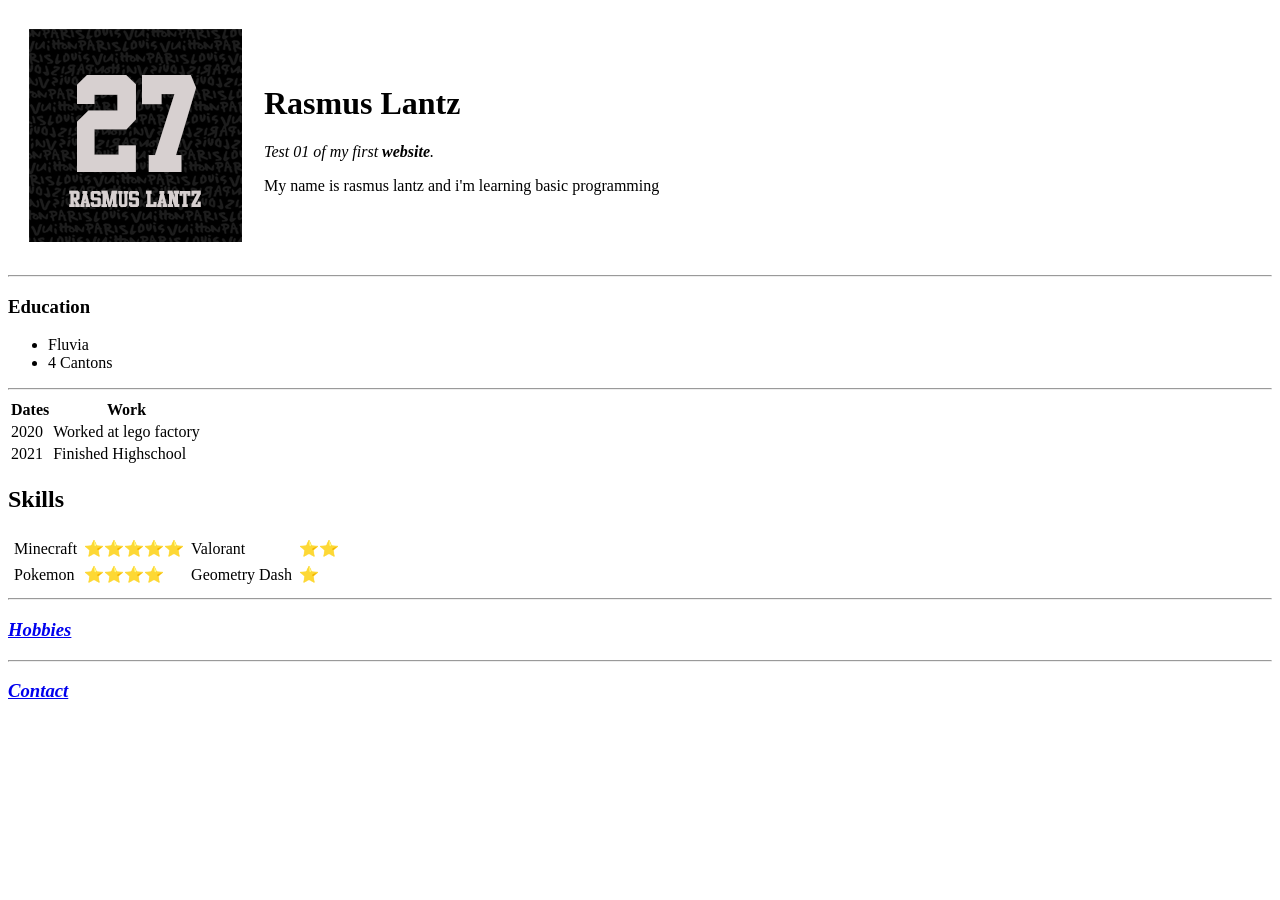
==== index.html @ 164e083c "added initial cv" ====
<!DOCTYPE html>
<html lang="en" dir="ltr">

<head>
  <meta charset="utf-8">
  <title>Rasmus Website</title>
</head>
<body>
<table cellspacing="20">
  <tr>
    <td><img src="27rasmus.png" alt="Rasmus Profile picture"></td>
    <td>  <h1>Rasmus Lantz</h1>
      <p><em>Test 01 of my first <strong>website</strong>.</em></p>
      <p>My name is rasmus lantz and i'm learning basic programming</p></td>
  </tr>
</table>
  <hr>
  <h3>Education</h3>
  <ul>
      <li>Fluvia</li>
      <li>4 Cantons</li>
  </ul>
  <table>
    <tr>
      <th>Dates</th>
      <th>Work</th>
    </tr>
    <tr>
      <td>2020</td>
      <td>Worked at lego factory</td>
    </tr>
    <tr>
      <td>2021</td>
      <td>Finished Highschool</td>
    </tr>
    <hr>
  </table>
  <h2>Skills</h2>
  <table cellspacing="5">
    <tr>
        <td>Minecraft</td>
        <td>⭐️⭐️⭐️⭐️⭐️</td>
        <td>Valorant</td>
        <td>⭐️⭐️</td>
    </tr>
    <tr>
        <td>Pokemon</td>
        <td>⭐️⭐️⭐️⭐️</td>
        <td>Geometry Dash</td>
        <td>⭐️</td>
    </tr>
  </table>
  <hr>
  <h3><em><strong><a href="hobbies.html">Hobbies</a></strong></em></h3>
  <hr>
  <h3><em><strong><a href="contact.html">Contact</a></strong></em></h3>
</body>

</html>
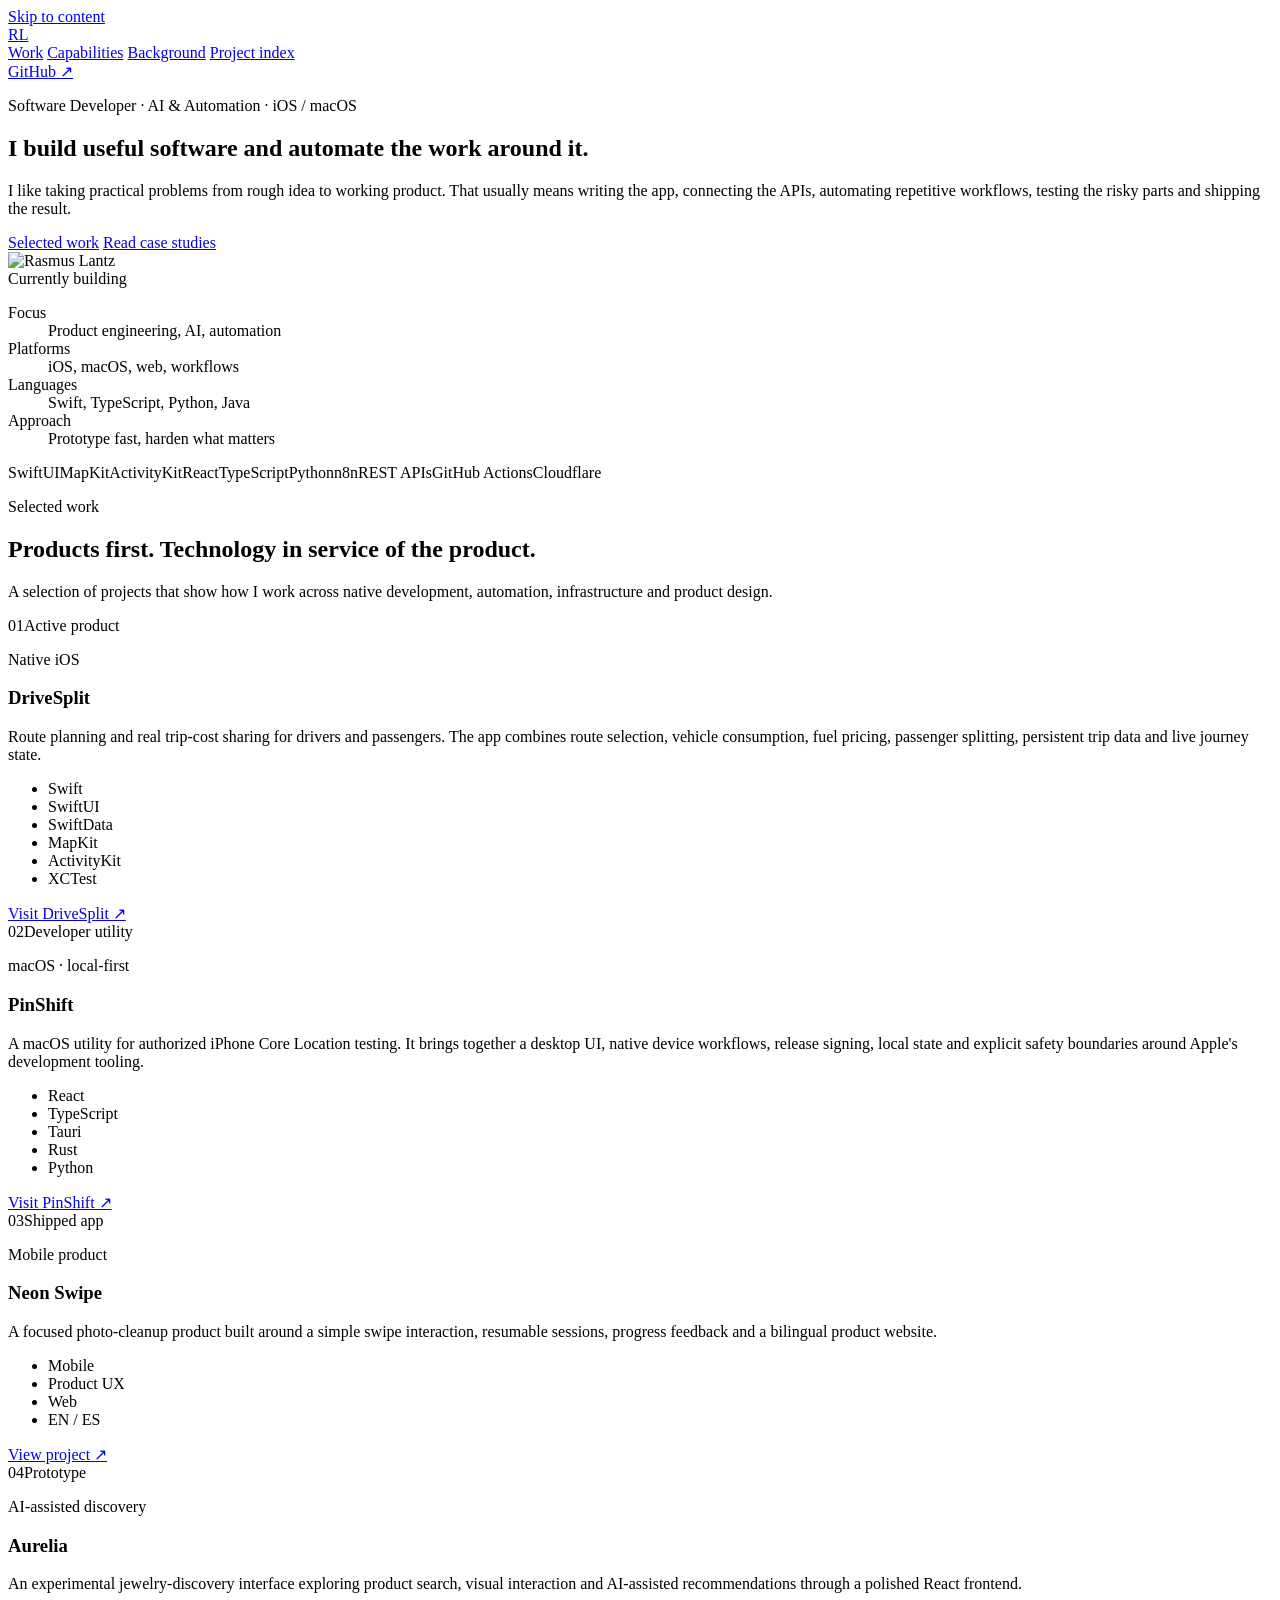
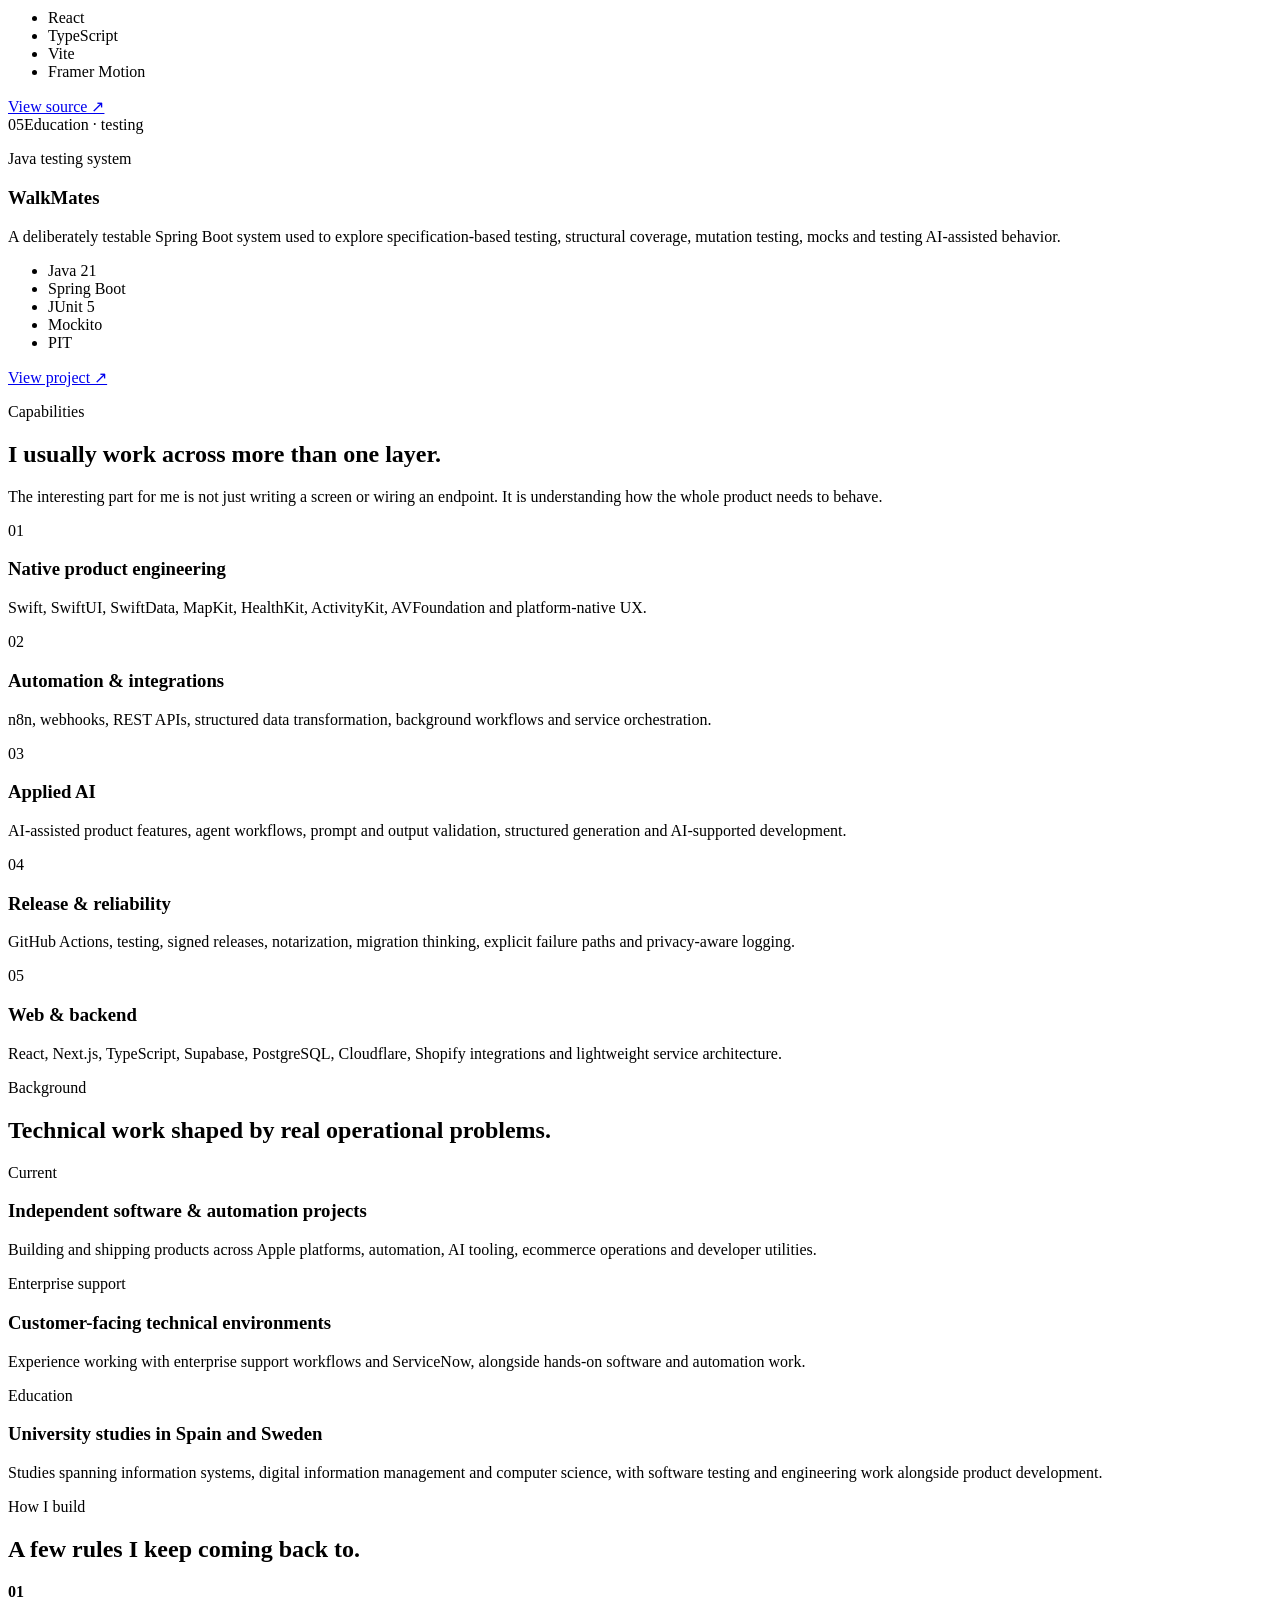
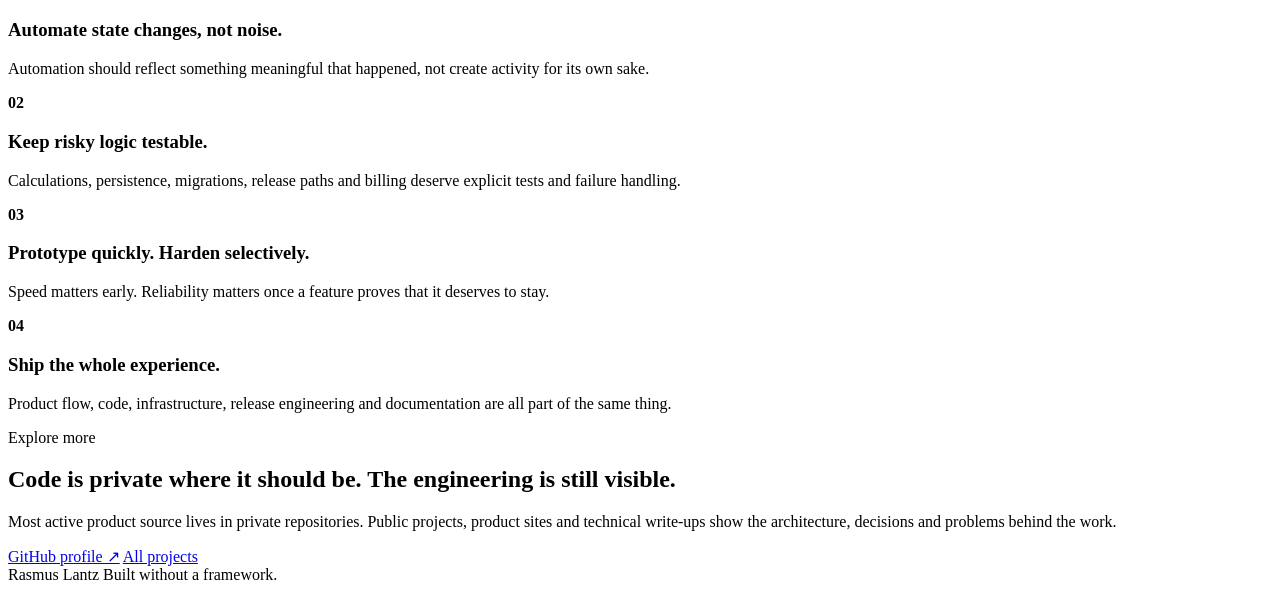
==== commit 46733c00: "Rebuild personal portfolio website" ====
--- a/index.html
+++ b/index.html
@@ -1,59 +1,201 @@
-<!DOCTYPE html>
-<html lang="en" dir="ltr">
-
+<!doctype html>
+<html lang="en">
 <head>
   <meta charset="utf-8">
-  <title>Rasmus Website</title>
+  <meta name="viewport" content="width=device-width, initial-scale=1">
+  <meta name="description" content="Rasmus Lantz builds native apps, automation systems and developer tools across iOS, macOS, AI and workflow automation.">
+  <meta name="theme-color" content="#f3f1eb">
+  <meta property="og:title" content="Rasmus Lantz | Software, AI & Automation">
+  <meta property="og:description" content="Product-minded developer building native apps, automation systems and developer tools.">
+  <meta property="og:type" content="website">
+  <title>Rasmus Lantz | Software, AI & Automation</title>
+  <link rel="icon" href="favicon.svg" type="image/svg+xml">
+  <link rel="manifest" href="site.webmanifest">
+  <link rel="stylesheet" href="styles.css">
 </head>
 <body>
-<table cellspacing="20">
-  <tr>
-    <td><img src="27rasmus.png" alt="Rasmus Profile picture"></td>
-    <td>  <h1>Rasmus Lantz</h1>
-      <p><em>Test 01 of my first <strong>website</strong>.</em></p>
-      <p>My name is rasmus lantz and i'm learning basic programming</p></td>
-  </tr>
-</table>
-  <hr>
-  <h3>Education</h3>
-  <ul>
-      <li>Fluvia</li>
-      <li>4 Cantons</li>
-  </ul>
-  <table>
-    <tr>
-      <th>Dates</th>
-      <th>Work</th>
-    </tr>
-    <tr>
-      <td>2020</td>
-      <td>Worked at lego factory</td>
-    </tr>
-    <tr>
-      <td>2021</td>
-      <td>Finished Highschool</td>
-    </tr>
-    <hr>
-  </table>
-  <h2>Skills</h2>
-  <table cellspacing="5">
-    <tr>
-        <td>Minecraft</td>
-        <td>⭐️⭐️⭐️⭐️⭐️</td>
-        <td>Valorant</td>
-        <td>⭐️⭐️</td>
-    </tr>
-    <tr>
-        <td>Pokemon</td>
-        <td>⭐️⭐️⭐️⭐️</td>
-        <td>Geometry Dash</td>
-        <td>⭐️</td>
-    </tr>
-  </table>
-  <hr>
-  <h3><em><strong><a href="hobbies.html">Hobbies</a></strong></em></h3>
-  <hr>
-  <h3><em><strong><a href="contact.html">Contact</a></strong></em></h3>
+  <a class="skip-link" href="#main">Skip to content</a>
+
+  <header class="site-header">
+    <div class="shell nav-wrap">
+      <a class="wordmark" href="#top" aria-label="Rasmus Lantz home">RL</a>
+      <nav class="nav" aria-label="Primary navigation">
+        <a href="#work">Work</a>
+        <a href="#capabilities">Capabilities</a>
+        <a href="#background">Background</a>
+        <a href="PROJECTS.md">Project index</a>
+      </nav>
+      <a class="nav-cta" href="https://github.com/rasmuslantz" target="_blank" rel="noreferrer">GitHub ↗</a>
+    </div>
+  </header>
+
+  <main id="main">
+    <section class="hero shell" id="top">
+      <div class="hero-copy reveal">
+        <p class="eyebrow">Software Developer · AI & Automation · iOS / macOS</p>
+        <h1>I build useful software and automate the work around it.</h1>
+        <p class="hero-intro">I like taking practical problems from rough idea to working product. That usually means writing the app, connecting the APIs, automating repetitive workflows, testing the risky parts and shipping the result.</p>
+        <div class="hero-actions">
+          <a class="button button-primary" href="#work">Selected work</a>
+          <a class="button button-secondary" href="CASE_STUDIES.md">Read case studies</a>
+        </div>
+      </div>
+
+      <aside class="hero-aside reveal" aria-label="Profile summary">
+        <img class="avatar" src="https://github.com/rasmuslantz.png" alt="Rasmus Lantz" width="176" height="176">
+        <div class="status"><span class="status-dot" aria-hidden="true"></span>Currently building</div>
+        <dl class="quick-facts">
+          <div><dt>Focus</dt><dd>Product engineering, AI, automation</dd></div>
+          <div><dt>Platforms</dt><dd>iOS, macOS, web, workflows</dd></div>
+          <div><dt>Languages</dt><dd>Swift, TypeScript, Python, Java</dd></div>
+          <div><dt>Approach</dt><dd>Prototype fast, harden what matters</dd></div>
+        </dl>
+      </aside>
+    </section>
+
+    <section class="marquee" aria-label="Technical areas">
+      <div class="shell marquee-inner">
+        <span>SwiftUI</span><span>MapKit</span><span>ActivityKit</span><span>React</span><span>TypeScript</span><span>Python</span><span>n8n</span><span>REST APIs</span><span>GitHub Actions</span><span>Cloudflare</span>
+      </div>
+    </section>
+
+    <section class="section shell" id="work">
+      <div class="section-heading reveal">
+        <p class="eyebrow">Selected work</p>
+        <h2>Products first. Technology in service of the product.</h2>
+        <p>A selection of projects that show how I work across native development, automation, infrastructure and product design.</p>
+      </div>
+
+      <div class="project-grid">
+        <article class="project project-featured reveal">
+          <div class="project-topline"><span>01</span><span>Active product</span></div>
+          <div class="project-body">
+            <p class="project-kicker">Native iOS</p>
+            <h3>DriveSplit</h3>
+            <p>Route planning and real trip-cost sharing for drivers and passengers. The app combines route selection, vehicle consumption, fuel pricing, passenger splitting, persistent trip data and live journey state.</p>
+            <ul class="tags" aria-label="DriveSplit technologies"><li>Swift</li><li>SwiftUI</li><li>SwiftData</li><li>MapKit</li><li>ActivityKit</li><li>XCTest</li></ul>
+          </div>
+          <a class="project-link" href="https://drivesplit.pages.dev" target="_blank" rel="noreferrer">Visit DriveSplit ↗</a>
+        </article>
+
+        <article class="project reveal">
+          <div class="project-topline"><span>02</span><span>Developer utility</span></div>
+          <div class="project-body">
+            <p class="project-kicker">macOS · local-first</p>
+            <h3>PinShift</h3>
+            <p>A macOS utility for authorized iPhone Core Location testing. It brings together a desktop UI, native device workflows, release signing, local state and explicit safety boundaries around Apple's development tooling.</p>
+            <ul class="tags" aria-label="PinShift technologies"><li>React</li><li>TypeScript</li><li>Tauri</li><li>Rust</li><li>Python</li></ul>
+          </div>
+          <a class="project-link" href="https://pinshift.pages.dev" target="_blank" rel="noreferrer">Visit PinShift ↗</a>
+        </article>
+
+        <article class="project reveal">
+          <div class="project-topline"><span>03</span><span>Shipped app</span></div>
+          <div class="project-body">
+            <p class="project-kicker">Mobile product</p>
+            <h3>Neon Swipe</h3>
+            <p>A focused photo-cleanup product built around a simple swipe interaction, resumable sessions, progress feedback and a bilingual product website.</p>
+            <ul class="tags" aria-label="Neon Swipe technologies"><li>Mobile</li><li>Product UX</li><li>Web</li><li>EN / ES</li></ul>
+          </div>
+          <a class="project-link" href="https://github.com/rasmuslantz/NeonSwipe" target="_blank" rel="noreferrer">View project ↗</a>
+        </article>
+
+        <article class="project reveal">
+          <div class="project-topline"><span>04</span><span>Prototype</span></div>
+          <div class="project-body">
+            <p class="project-kicker">AI-assisted discovery</p>
+            <h3>Aurelia</h3>
+            <p>An experimental jewelry-discovery interface exploring product search, visual interaction and AI-assisted recommendations through a polished React frontend.</p>
+            <ul class="tags" aria-label="Aurelia technologies"><li>React</li><li>TypeScript</li><li>Vite</li><li>Framer Motion</li></ul>
+          </div>
+          <a class="project-link" href="https://github.com/rasmuslantz/Aurelia" target="_blank" rel="noreferrer">View source ↗</a>
+        </article>
+
+        <article class="project reveal">
+          <div class="project-topline"><span>05</span><span>Education · testing</span></div>
+          <div class="project-body">
+            <p class="project-kicker">Java testing system</p>
+            <h3>WalkMates</h3>
+            <p>A deliberately testable Spring Boot system used to explore specification-based testing, structural coverage, mutation testing, mocks and testing AI-assisted behavior.</p>
+            <ul class="tags" aria-label="WalkMates technologies"><li>Java 21</li><li>Spring Boot</li><li>JUnit 5</li><li>Mockito</li><li>PIT</li></ul>
+          </div>
+          <a class="project-link" href="https://github.com/rasmuslantz/walkmates-test" target="_blank" rel="noreferrer">View project ↗</a>
+        </article>
+      </div>
+    </section>
+
+    <section class="section section-contrast" id="capabilities">
+      <div class="shell split">
+        <div class="section-heading reveal">
+          <p class="eyebrow">Capabilities</p>
+          <h2>I usually work across more than one layer.</h2>
+          <p>The interesting part for me is not just writing a screen or wiring an endpoint. It is understanding how the whole product needs to behave.</p>
+        </div>
+
+        <div class="capability-list">
+          <article class="capability reveal"><span>01</span><div><h3>Native product engineering</h3><p>Swift, SwiftUI, SwiftData, MapKit, HealthKit, ActivityKit, AVFoundation and platform-native UX.</p></div></article>
+          <article class="capability reveal"><span>02</span><div><h3>Automation & integrations</h3><p>n8n, webhooks, REST APIs, structured data transformation, background workflows and service orchestration.</p></div></article>
+          <article class="capability reveal"><span>03</span><div><h3>Applied AI</h3><p>AI-assisted product features, agent workflows, prompt and output validation, structured generation and AI-supported development.</p></div></article>
+          <article class="capability reveal"><span>04</span><div><h3>Release & reliability</h3><p>GitHub Actions, testing, signed releases, notarization, migration thinking, explicit failure paths and privacy-aware logging.</p></div></article>
+          <article class="capability reveal"><span>05</span><div><h3>Web & backend</h3><p>React, Next.js, TypeScript, Supabase, PostgreSQL, Cloudflare, Shopify integrations and lightweight service architecture.</p></div></article>
+        </div>
+      </div>
+    </section>
+
+    <section class="section shell" id="background">
+      <div class="section-heading reveal">
+        <p class="eyebrow">Background</p>
+        <h2>Technical work shaped by real operational problems.</h2>
+      </div>
+
+      <div class="timeline">
+        <article class="timeline-item reveal">
+          <div class="timeline-meta">Current</div>
+          <div><h3>Independent software & automation projects</h3><p>Building and shipping products across Apple platforms, automation, AI tooling, ecommerce operations and developer utilities.</p></div>
+        </article>
+        <article class="timeline-item reveal">
+          <div class="timeline-meta">Enterprise support</div>
+          <div><h3>Customer-facing technical environments</h3><p>Experience working with enterprise support workflows and ServiceNow, alongside hands-on software and automation work.</p></div>
+        </article>
+        <article class="timeline-item reveal">
+          <div class="timeline-meta">Education</div>
+          <div><h3>University studies in Spain and Sweden</h3><p>Studies spanning information systems, digital information management and computer science, with software testing and engineering work alongside product development.</p></div>
+        </article>
+      </div>
+    </section>
+
+    <section class="section shell principles">
+      <div class="section-heading reveal">
+        <p class="eyebrow">How I build</p>
+        <h2>A few rules I keep coming back to.</h2>
+      </div>
+      <div class="principle-grid">
+        <article class="reveal"><strong>01</strong><h3>Automate state changes, not noise.</h3><p>Automation should reflect something meaningful that happened, not create activity for its own sake.</p></article>
+        <article class="reveal"><strong>02</strong><h3>Keep risky logic testable.</h3><p>Calculations, persistence, migrations, release paths and billing deserve explicit tests and failure handling.</p></article>
+        <article class="reveal"><strong>03</strong><h3>Prototype quickly. Harden selectively.</h3><p>Speed matters early. Reliability matters once a feature proves that it deserves to stay.</p></article>
+        <article class="reveal"><strong>04</strong><h3>Ship the whole experience.</h3><p>Product flow, code, infrastructure, release engineering and documentation are all part of the same thing.</p></article>
+      </div>
+    </section>
+
+    <section class="contact shell reveal">
+      <p class="eyebrow">Explore more</p>
+      <h2>Code is private where it should be. The engineering is still visible.</h2>
+      <p>Most active product source lives in private repositories. Public projects, product sites and technical write-ups show the architecture, decisions and problems behind the work.</p>
+      <div class="hero-actions">
+        <a class="button button-primary" href="https://github.com/rasmuslantz" target="_blank" rel="noreferrer">GitHub profile ↗</a>
+        <a class="button button-secondary" href="PROJECTS.md">All projects</a>
+      </div>
+    </section>
+  </main>
+
+  <footer class="site-footer">
+    <div class="shell footer-inner">
+      <span>Rasmus Lantz</span>
+      <span id="year"></span>
+      <span>Built without a framework.</span>
+    </div>
+  </footer>
+
+  <script src="script.js" defer></script>
 </body>
-
 </html>
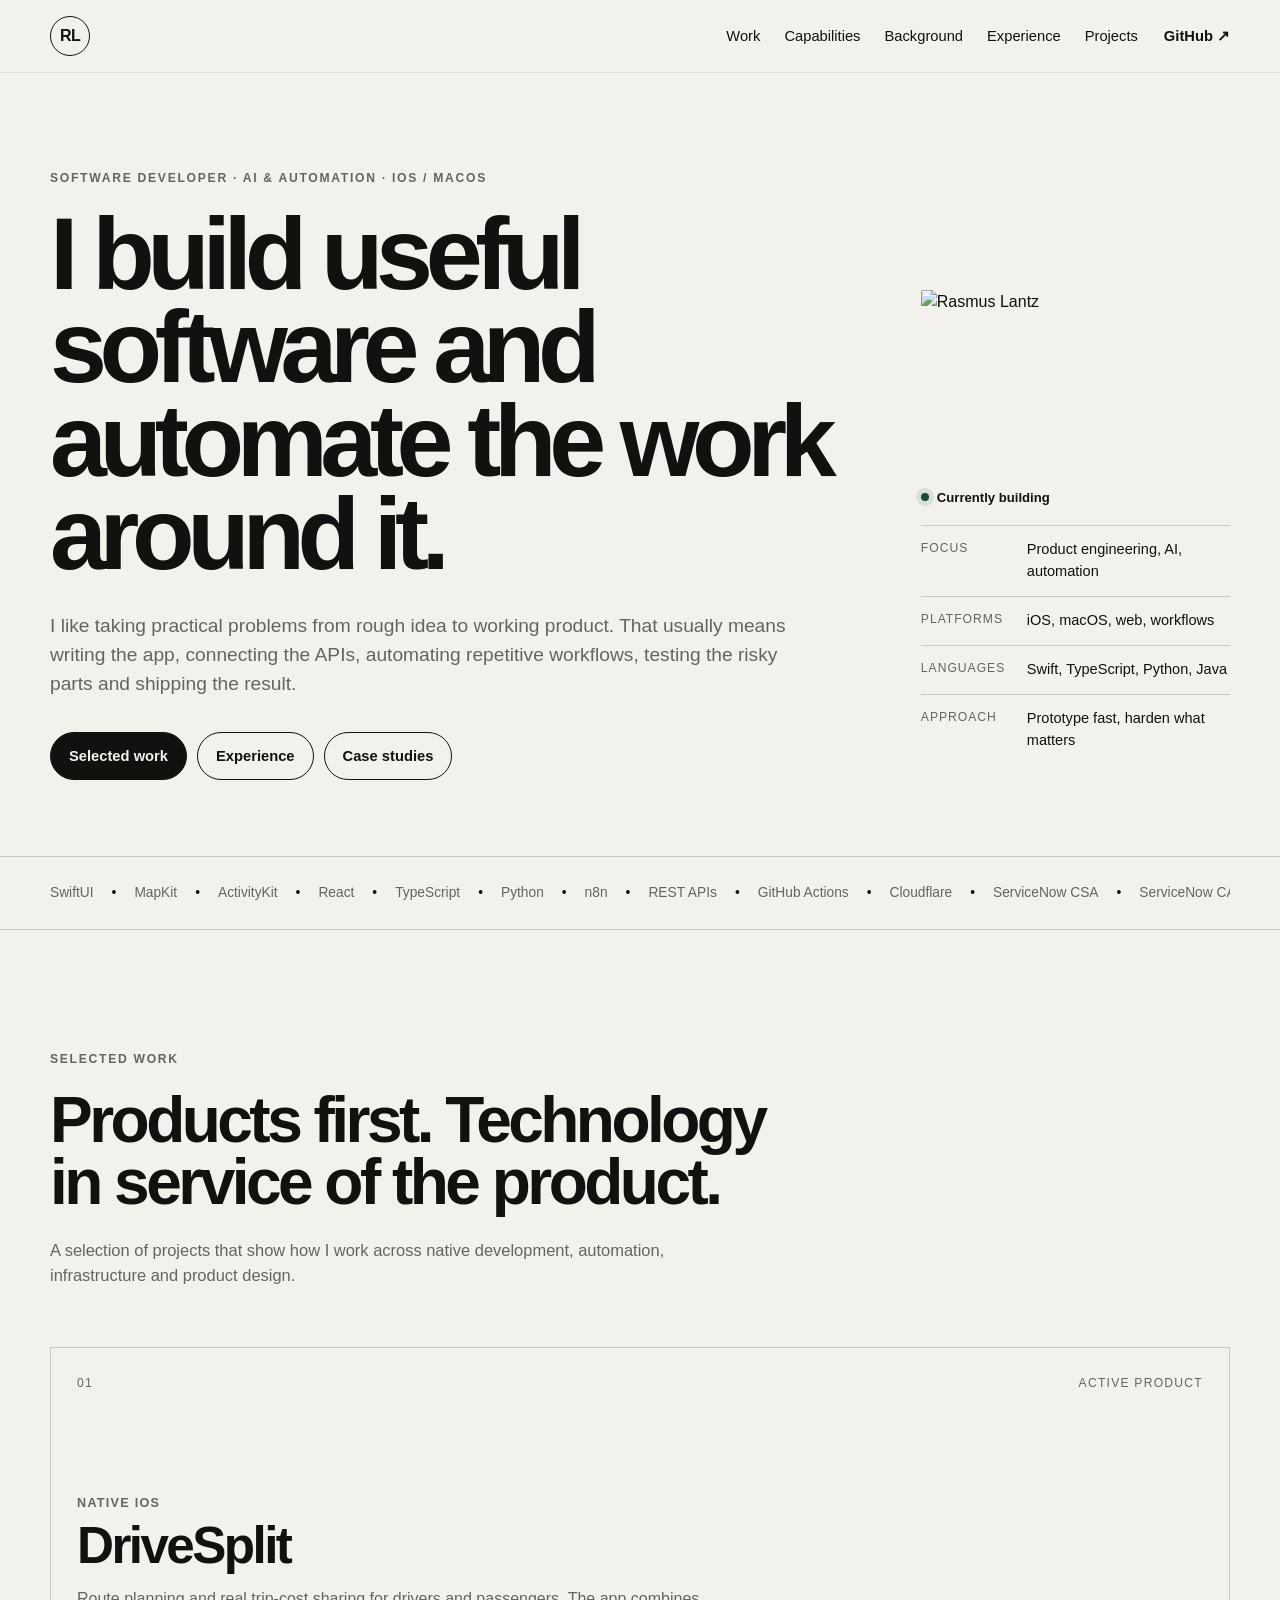
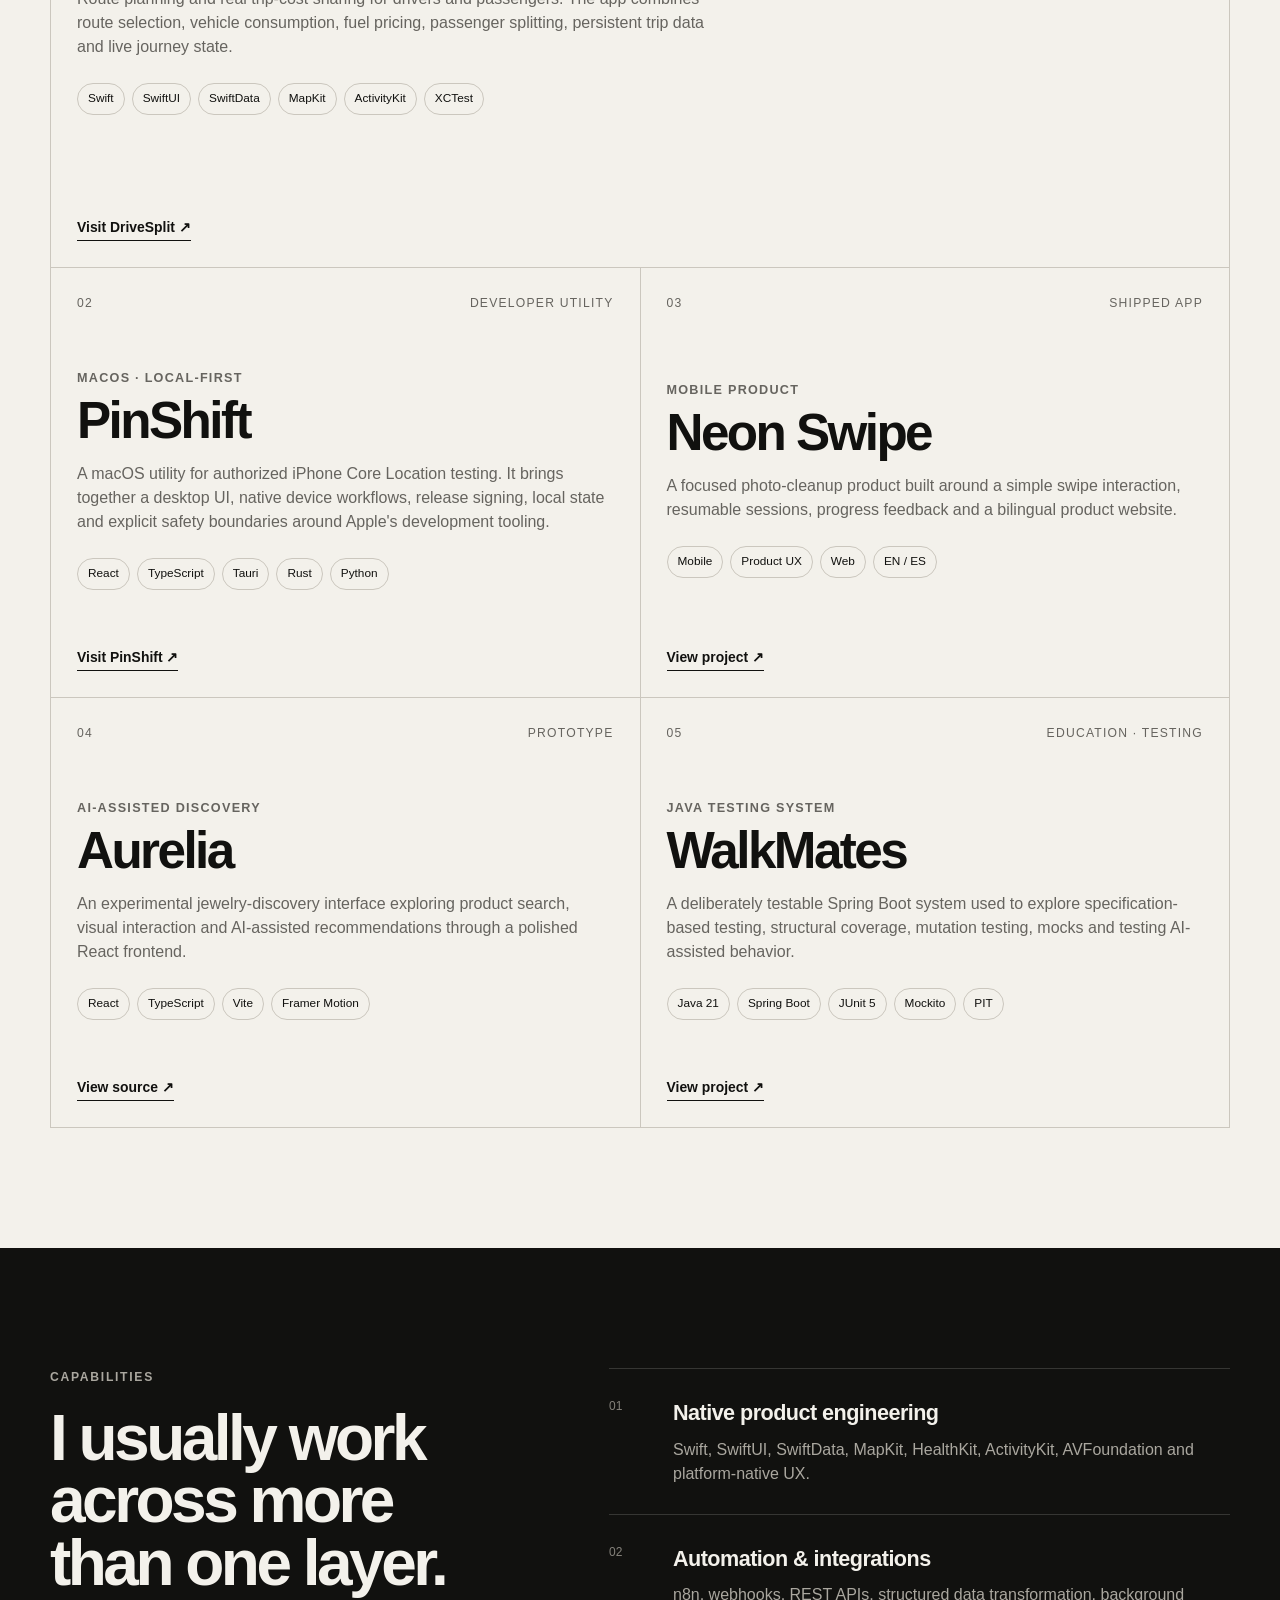
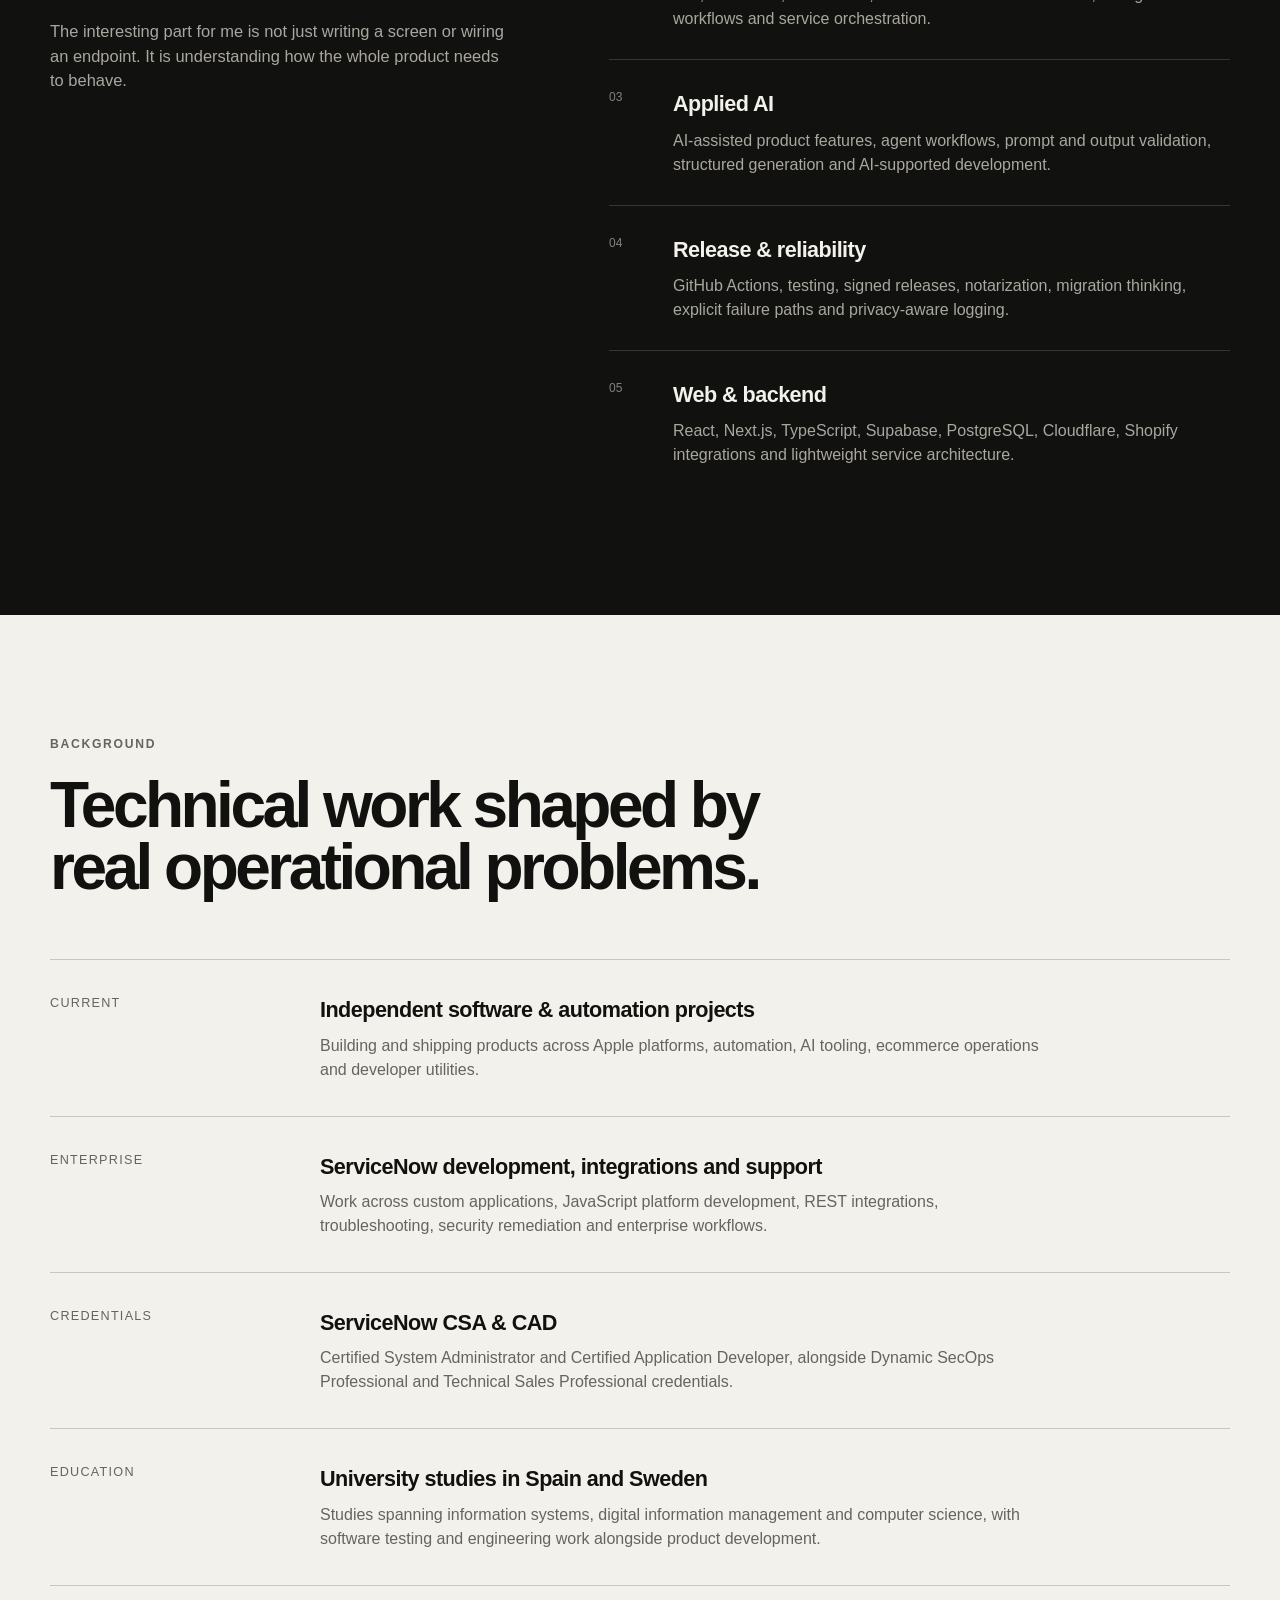
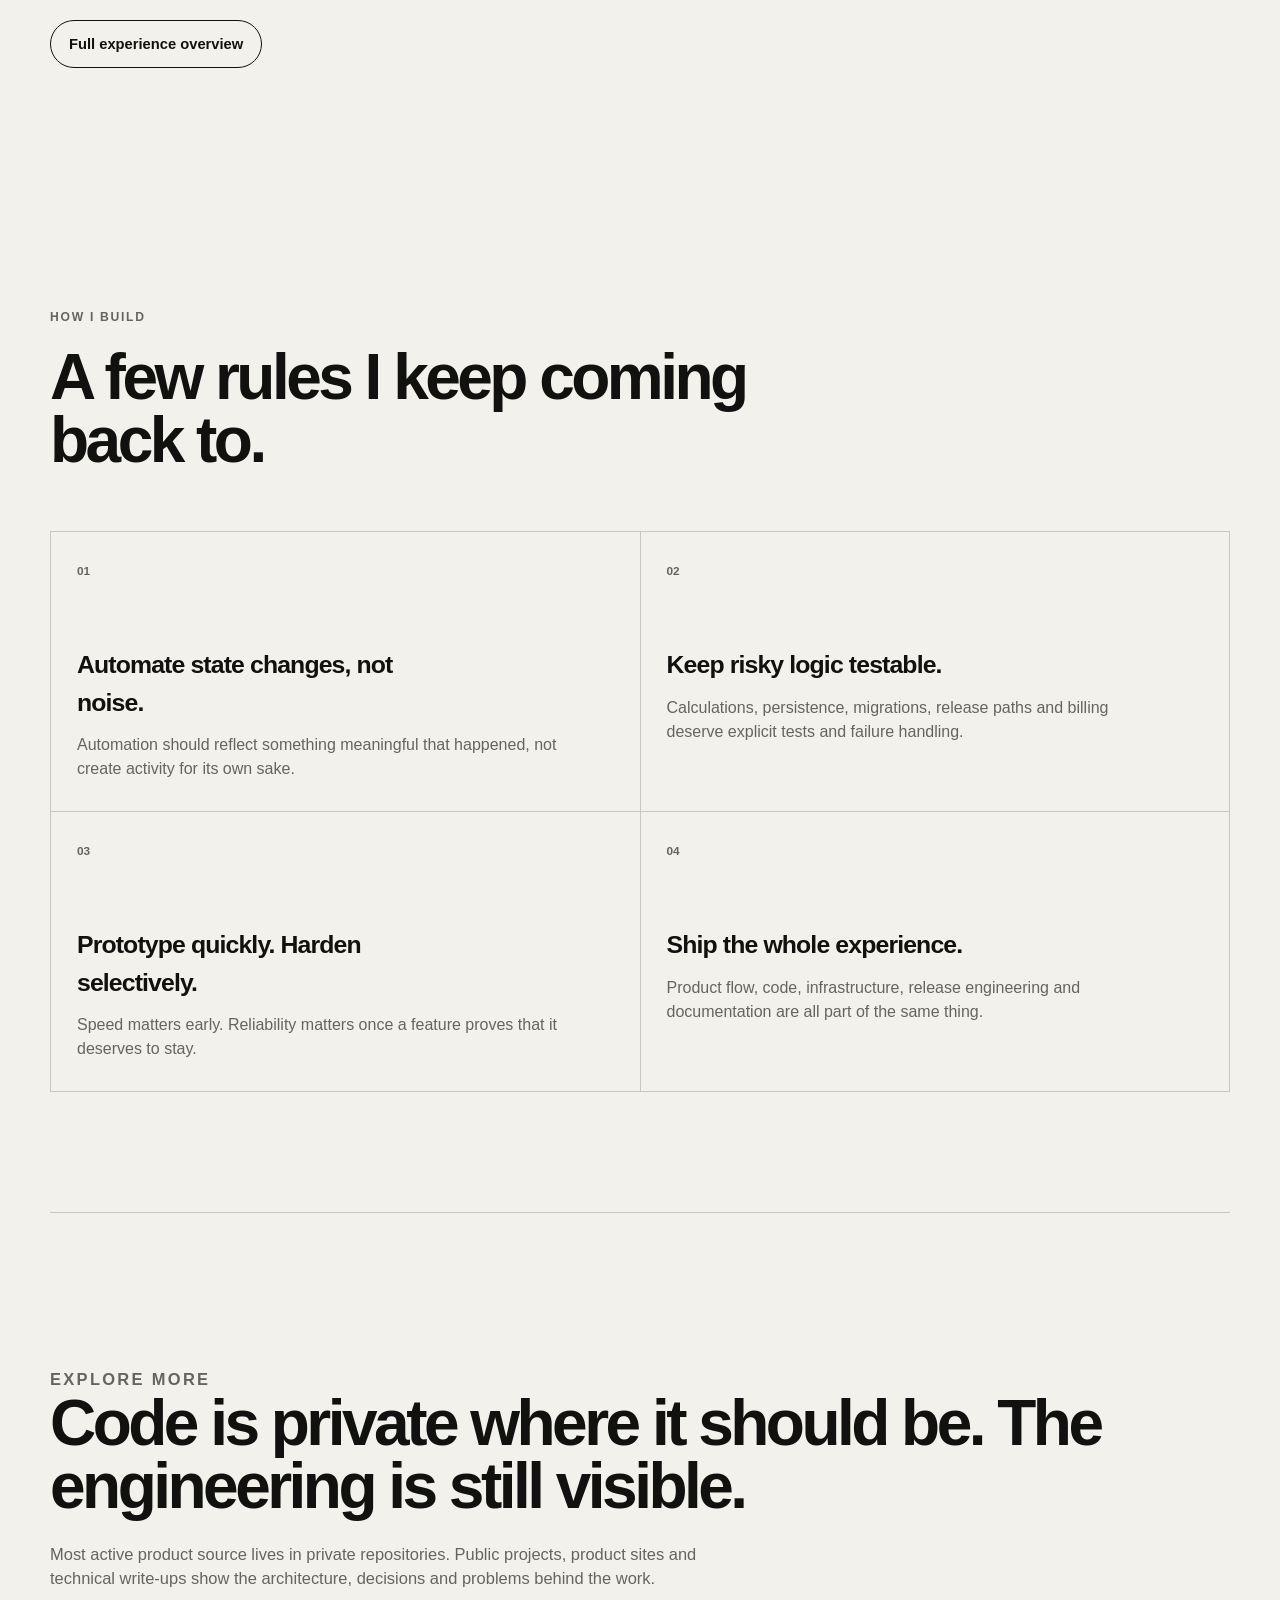
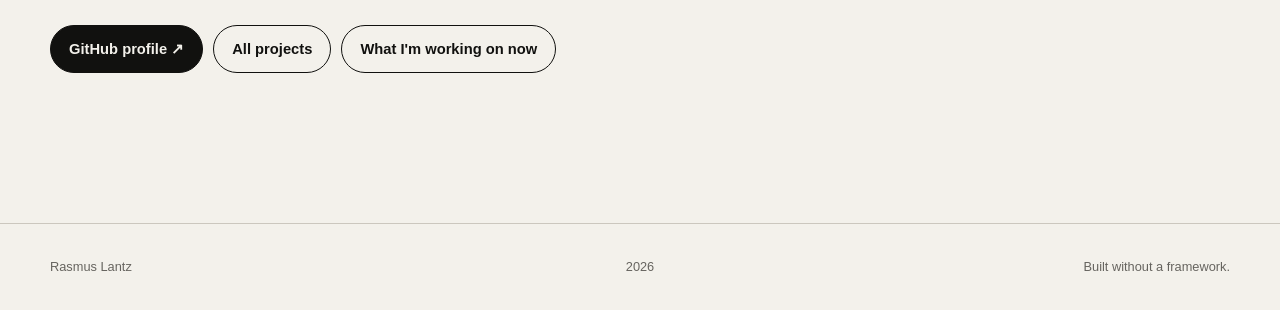
==== commit 690f3da0: "Improve portfolio SEO and professional navigation" ====
--- a/index.html
+++ b/index.html
@@ -5,13 +5,49 @@
   <meta name="viewport" content="width=device-width, initial-scale=1">
   <meta name="description" content="Rasmus Lantz builds native apps, automation systems and developer tools across iOS, macOS, AI and workflow automation.">
   <meta name="theme-color" content="#f3f1eb">
+  <meta name="color-scheme" content="light dark">
+  <link rel="canonical" href="https://rasmuslantz.github.io/cv/">
   <meta property="og:title" content="Rasmus Lantz | Software, AI & Automation">
   <meta property="og:description" content="Product-minded developer building native apps, automation systems and developer tools.">
   <meta property="og:type" content="website">
+  <meta property="og:url" content="https://rasmuslantz.github.io/cv/">
+  <meta property="og:image" content="https://github.com/rasmuslantz.png">
+  <meta name="twitter:card" content="summary">
+  <meta name="twitter:title" content="Rasmus Lantz | Software, AI & Automation">
+  <meta name="twitter:description" content="Native apps, automation systems, developer tooling and applied AI.">
+  <meta name="twitter:image" content="https://github.com/rasmuslantz.png">
   <title>Rasmus Lantz | Software, AI & Automation</title>
   <link rel="icon" href="favicon.svg" type="image/svg+xml">
   <link rel="manifest" href="site.webmanifest">
   <link rel="stylesheet" href="styles.css">
+  <script type="application/ld+json">
+  {
+    "@context": "https://schema.org",
+    "@type": "Person",
+    "name": "Rasmus Lantz",
+    "url": "https://rasmuslantz.github.io/cv/",
+    "image": "https://github.com/rasmuslantz.png",
+    "jobTitle": "Software Developer",
+    "sameAs": [
+      "https://github.com/rasmuslantz",
+      "https://drivesplit.pages.dev",
+      "https://pinshift.pages.dev"
+    ],
+    "knowsAbout": [
+      "Software engineering",
+      "Swift",
+      "SwiftUI",
+      "iOS development",
+      "macOS development",
+      "Artificial intelligence",
+      "Workflow automation",
+      "n8n",
+      "TypeScript",
+      "Python",
+      "ServiceNow"
+    ]
+  }
+  </script>
 </head>
 <body>
   <a class="skip-link" href="#main">Skip to content</a>
@@ -23,7 +59,8 @@
         <a href="#work">Work</a>
         <a href="#capabilities">Capabilities</a>
         <a href="#background">Background</a>
-        <a href="PROJECTS.md">Project index</a>
+        <a href="EXPERIENCE.md">Experience</a>
+        <a href="PROJECTS.md">Projects</a>
       </nav>
       <a class="nav-cta" href="https://github.com/rasmuslantz" target="_blank" rel="noreferrer">GitHub ↗</a>
     </div>
@@ -37,7 +74,8 @@
         <p class="hero-intro">I like taking practical problems from rough idea to working product. That usually means writing the app, connecting the APIs, automating repetitive workflows, testing the risky parts and shipping the result.</p>
         <div class="hero-actions">
           <a class="button button-primary" href="#work">Selected work</a>
-          <a class="button button-secondary" href="CASE_STUDIES.md">Read case studies</a>
+          <a class="button button-secondary" href="EXPERIENCE.md">Experience</a>
+          <a class="button button-secondary" href="CASE_STUDIES.md">Case studies</a>
         </div>
       </div>
 
@@ -55,7 +93,7 @@
 
     <section class="marquee" aria-label="Technical areas">
       <div class="shell marquee-inner">
-        <span>SwiftUI</span><span>MapKit</span><span>ActivityKit</span><span>React</span><span>TypeScript</span><span>Python</span><span>n8n</span><span>REST APIs</span><span>GitHub Actions</span><span>Cloudflare</span>
+        <span>SwiftUI</span><span>MapKit</span><span>ActivityKit</span><span>React</span><span>TypeScript</span><span>Python</span><span>n8n</span><span>REST APIs</span><span>GitHub Actions</span><span>Cloudflare</span><span>ServiceNow CSA</span><span>ServiceNow CAD</span>
       </div>
     </section>
 
@@ -154,13 +192,20 @@
           <div><h3>Independent software & automation projects</h3><p>Building and shipping products across Apple platforms, automation, AI tooling, ecommerce operations and developer utilities.</p></div>
         </article>
         <article class="timeline-item reveal">
-          <div class="timeline-meta">Enterprise support</div>
-          <div><h3>Customer-facing technical environments</h3><p>Experience working with enterprise support workflows and ServiceNow, alongside hands-on software and automation work.</p></div>
+          <div class="timeline-meta">Enterprise</div>
+          <div><h3>ServiceNow development, integrations and support</h3><p>Work across custom applications, JavaScript platform development, REST integrations, troubleshooting, security remediation and enterprise workflows.</p></div>
+        </article>
+        <article class="timeline-item reveal">
+          <div class="timeline-meta">Credentials</div>
+          <div><h3>ServiceNow CSA & CAD</h3><p>Certified System Administrator and Certified Application Developer, alongside Dynamic SecOps Professional and Technical Sales Professional credentials.</p></div>
         </article>
         <article class="timeline-item reveal">
           <div class="timeline-meta">Education</div>
           <div><h3>University studies in Spain and Sweden</h3><p>Studies spanning information systems, digital information management and computer science, with software testing and engineering work alongside product development.</p></div>
         </article>
+      </div>
+      <div class="hero-actions reveal">
+        <a class="button button-secondary" href="EXPERIENCE.md">Full experience overview</a>
       </div>
     </section>
 
@@ -184,6 +229,7 @@
       <div class="hero-actions">
         <a class="button button-primary" href="https://github.com/rasmuslantz" target="_blank" rel="noreferrer">GitHub profile ↗</a>
         <a class="button button-secondary" href="PROJECTS.md">All projects</a>
+        <a class="button button-secondary" href="NOW.md">What I'm working on now</a>
       </div>
     </section>
   </main>
--- a/styles.css
+++ b/styles.css
@@ -0,0 +1,195 @@
+:root {
+  --bg: #f3f1eb;
+  --surface: #e9e6df;
+  --ink: #11110f;
+  --muted: #66645f;
+  --line: #cbc7be;
+  --accent: #174b3a;
+  --max: 1180px;
+}
+
+* { box-sizing: border-box; }
+html { scroll-behavior: smooth; }
+body {
+  margin: 0;
+  background: var(--bg);
+  color: var(--ink);
+  font-family: Inter, ui-sans-serif, -apple-system, BlinkMacSystemFont, "Segoe UI", sans-serif;
+  line-height: 1.5;
+  -webkit-font-smoothing: antialiased;
+}
+
+a { color: inherit; text-decoration: none; }
+img { max-width: 100%; display: block; }
+.shell { width: min(calc(100% - 40px), var(--max)); margin: 0 auto; }
+.skip-link { position: absolute; left: -9999px; top: 0; }
+.skip-link:focus { left: 16px; top: 16px; z-index: 1000; background: var(--ink); color: var(--bg); padding: 10px 14px; }
+
+.site-header {
+  position: sticky;
+  top: 0;
+  z-index: 50;
+  border-bottom: 1px solid rgba(17, 17, 15, .09);
+  background: rgba(243, 241, 235, .9);
+  backdrop-filter: blur(14px);
+}
+.nav-wrap { min-height: 72px; display: flex; align-items: center; gap: 26px; }
+.wordmark {
+  width: 40px;
+  height: 40px;
+  border: 1px solid var(--ink);
+  border-radius: 50%;
+  display: grid;
+  place-items: center;
+  font-weight: 760;
+  letter-spacing: -.04em;
+}
+.nav { display: flex; gap: 24px; margin-left: auto; font-size: .92rem; }
+.nav a, .nav-cta { transition: opacity .2s ease; }
+.nav a:hover, .nav-cta:hover { opacity: .55; }
+.nav-cta { font-size: .92rem; font-weight: 700; }
+
+.hero {
+  min-height: 760px;
+  display: grid;
+  grid-template-columns: minmax(0, 1.65fr) minmax(260px, .65fr);
+  gap: 86px;
+  align-items: center;
+  padding: 96px 0 76px;
+}
+.eyebrow {
+  margin: 0 0 20px;
+  font-size: .76rem;
+  font-weight: 760;
+  text-transform: uppercase;
+  letter-spacing: .14em;
+  color: var(--muted);
+}
+.hero h1 {
+  max-width: 900px;
+  margin: 0;
+  font-size: clamp(3.6rem, 8vw, 7.3rem);
+  line-height: .91;
+  letter-spacing: -.072em;
+  font-weight: 760;
+}
+.hero-intro {
+  max-width: 760px;
+  margin: 32px 0 0;
+  color: var(--muted);
+  font-size: clamp(1.05rem, 1.5vw, 1.28rem);
+}
+.hero-actions { display: flex; flex-wrap: wrap; gap: 10px; margin-top: 34px; }
+.button {
+  display: inline-flex;
+  align-items: center;
+  justify-content: center;
+  min-height: 48px;
+  padding: 0 18px;
+  border-radius: 999px;
+  border: 1px solid var(--ink);
+  font-size: .92rem;
+  font-weight: 730;
+  transition: transform .18s ease, background .18s ease, color .18s ease;
+}
+.button:hover { transform: translateY(-2px); }
+.button-primary { background: var(--ink); color: var(--bg); }
+.button-secondary { background: transparent; }
+
+.hero-aside { align-self: end; padding-bottom: 16px; }
+.avatar { width: 176px; height: 176px; object-fit: cover; border-radius: 2px; filter: saturate(.88) contrast(1.02); }
+.status { display: flex; align-items: center; gap: 8px; margin: 22px 0 18px; font-size: .82rem; font-weight: 720; }
+.status-dot { width: 8px; height: 8px; background: var(--accent); border-radius: 50%; box-shadow: 0 0 0 5px rgba(23,75,58,.1); }
+.quick-facts { margin: 0; }
+.quick-facts > div { display: grid; grid-template-columns: 92px 1fr; gap: 14px; padding: 13px 0; border-top: 1px solid var(--line); }
+.quick-facts dt { color: var(--muted); font-size: .76rem; text-transform: uppercase; letter-spacing: .08em; }
+.quick-facts dd { margin: 0; font-size: .91rem; }
+
+.marquee { border-top: 1px solid var(--line); border-bottom: 1px solid var(--line); overflow: hidden; }
+.marquee-inner { min-height: 72px; display: flex; align-items: center; gap: 0; white-space: nowrap; overflow-x: auto; scrollbar-width: none; }
+.marquee-inner::-webkit-scrollbar { display: none; }
+.marquee span { display: inline-flex; align-items: center; color: var(--muted); font-size: .86rem; }
+.marquee span:not(:last-child)::after { content: "•"; margin: 0 18px; color: var(--ink); }
+
+.section { padding: 120px 0; }
+.section-heading { max-width: 760px; margin-bottom: 60px; }
+.section-heading h2, .contact h2 {
+  margin: 0;
+  font-size: clamp(2.6rem, 5vw, 5.2rem);
+  line-height: .98;
+  letter-spacing: -.055em;
+}
+.section-heading > p:last-child, .contact > p { max-width: 680px; margin: 24px 0 0; color: var(--muted); font-size: 1.03rem; }
+
+.project-grid { display: grid; grid-template-columns: repeat(2, minmax(0, 1fr)); border-top: 1px solid var(--line); border-left: 1px solid var(--line); }
+.project { min-height: 430px; padding: 26px; border-right: 1px solid var(--line); border-bottom: 1px solid var(--line); display: flex; flex-direction: column; }
+.project-featured { grid-column: span 2; min-height: 520px; }
+.project-topline { display: flex; justify-content: space-between; gap: 18px; color: var(--muted); font-size: .76rem; text-transform: uppercase; letter-spacing: .1em; }
+.project-body { margin: auto 0; padding: 56px 0; }
+.project-featured .project-body { max-width: 800px; }
+.project-kicker { margin: 0 0 9px; color: var(--accent); font-size: .79rem; font-weight: 740; text-transform: uppercase; letter-spacing: .1em; }
+.project h3 { margin: 0 0 16px; font-size: clamp(2.2rem, 4vw, 4.4rem); letter-spacing: -.05em; line-height: .95; }
+.project p { max-width: 650px; color: var(--muted); }
+.tags { list-style: none; padding: 0; margin: 24px 0 0; display: flex; flex-wrap: wrap; gap: 7px; }
+.tags li { border: 1px solid var(--line); border-radius: 999px; padding: 6px 10px; font-size: .74rem; }
+.project-link { align-self: flex-start; font-size: .87rem; font-weight: 760; border-bottom: 1px solid currentColor; padding-bottom: 3px; }
+
+.section-contrast { background: var(--ink); color: var(--bg); }
+.section-contrast .eyebrow, .section-contrast .section-heading > p:last-child, .section-contrast .capability p { color: #aaa79f; }
+.split { display: grid; grid-template-columns: .85fr 1.15fr; gap: 100px; }
+.capability { display: grid; grid-template-columns: 52px 1fr; gap: 12px; padding: 28px 0; border-top: 1px solid #363633; }
+.capability > span { color: #85827b; font-size: .75rem; }
+.capability h3 { margin: 0 0 8px; font-size: 1.35rem; letter-spacing: -.025em; }
+.capability p { margin: 0; max-width: 620px; }
+
+.timeline { border-top: 1px solid var(--line); }
+.timeline-item { display: grid; grid-template-columns: 220px 1fr; gap: 50px; padding: 34px 0; border-bottom: 1px solid var(--line); }
+.timeline-meta { color: var(--muted); font-size: .79rem; text-transform: uppercase; letter-spacing: .1em; }
+.timeline h3 { margin: 0 0 7px; font-size: 1.35rem; letter-spacing: -.025em; }
+.timeline p { margin: 0; color: var(--muted); max-width: 720px; }
+
+.principle-grid { display: grid; grid-template-columns: repeat(2, minmax(0, 1fr)); gap: 0; border-top: 1px solid var(--line); border-left: 1px solid var(--line); }
+.principle-grid article { min-height: 280px; padding: 26px; border-right: 1px solid var(--line); border-bottom: 1px solid var(--line); }
+.principle-grid strong { font-size: .74rem; color: var(--muted); }
+.principle-grid h3 { max-width: 380px; margin: 64px 0 12px; font-size: 1.55rem; letter-spacing: -.035em; }
+.principle-grid p { margin: 0; max-width: 480px; color: var(--muted); }
+
+.contact { padding: 130px 0 150px; border-top: 1px solid var(--line); }
+.site-footer { border-top: 1px solid var(--line); }
+.footer-inner { min-height: 86px; display: grid; grid-template-columns: 1fr auto 1fr; align-items: center; gap: 20px; color: var(--muted); font-size: .8rem; }
+.footer-inner span:last-child { text-align: right; }
+
+.reveal { opacity: 0; transform: translateY(18px); transition: opacity .55s ease, transform .55s ease; }
+.reveal.is-visible { opacity: 1; transform: translateY(0); }
+
+@media (max-width: 900px) {
+  .nav { display: none; }
+  .nav-cta { margin-left: auto; }
+  .hero { grid-template-columns: 1fr; gap: 58px; min-height: auto; padding-top: 76px; }
+  .hero-aside { display: grid; grid-template-columns: 120px 1fr; column-gap: 24px; align-items: start; }
+  .avatar { width: 120px; height: 120px; grid-row: span 2; }
+  .status { margin-top: 0; }
+  .quick-facts { grid-column: 2; }
+  .split { grid-template-columns: 1fr; gap: 30px; }
+  .section { padding: 92px 0; }
+}
+
+@media (max-width: 680px) {
+  .shell { width: min(calc(100% - 28px), var(--max)); }
+  .hero h1 { font-size: clamp(3.35rem, 16vw, 5.2rem); }
+  .hero-aside { display: block; }
+  .avatar { width: 112px; height: 112px; }
+  .status { margin-top: 20px; }
+  .project-grid, .principle-grid { grid-template-columns: 1fr; }
+  .project-featured { grid-column: auto; min-height: 430px; }
+  .timeline-item { grid-template-columns: 1fr; gap: 12px; }
+  .footer-inner { grid-template-columns: 1fr auto; }
+  .footer-inner span:last-child { display: none; }
+  .section-heading { margin-bottom: 42px; }
+}
+
+@media (prefers-reduced-motion: reduce) {
+  html { scroll-behavior: auto; }
+  .reveal { opacity: 1; transform: none; transition: none; }
+  .button { transition: none; }
+}
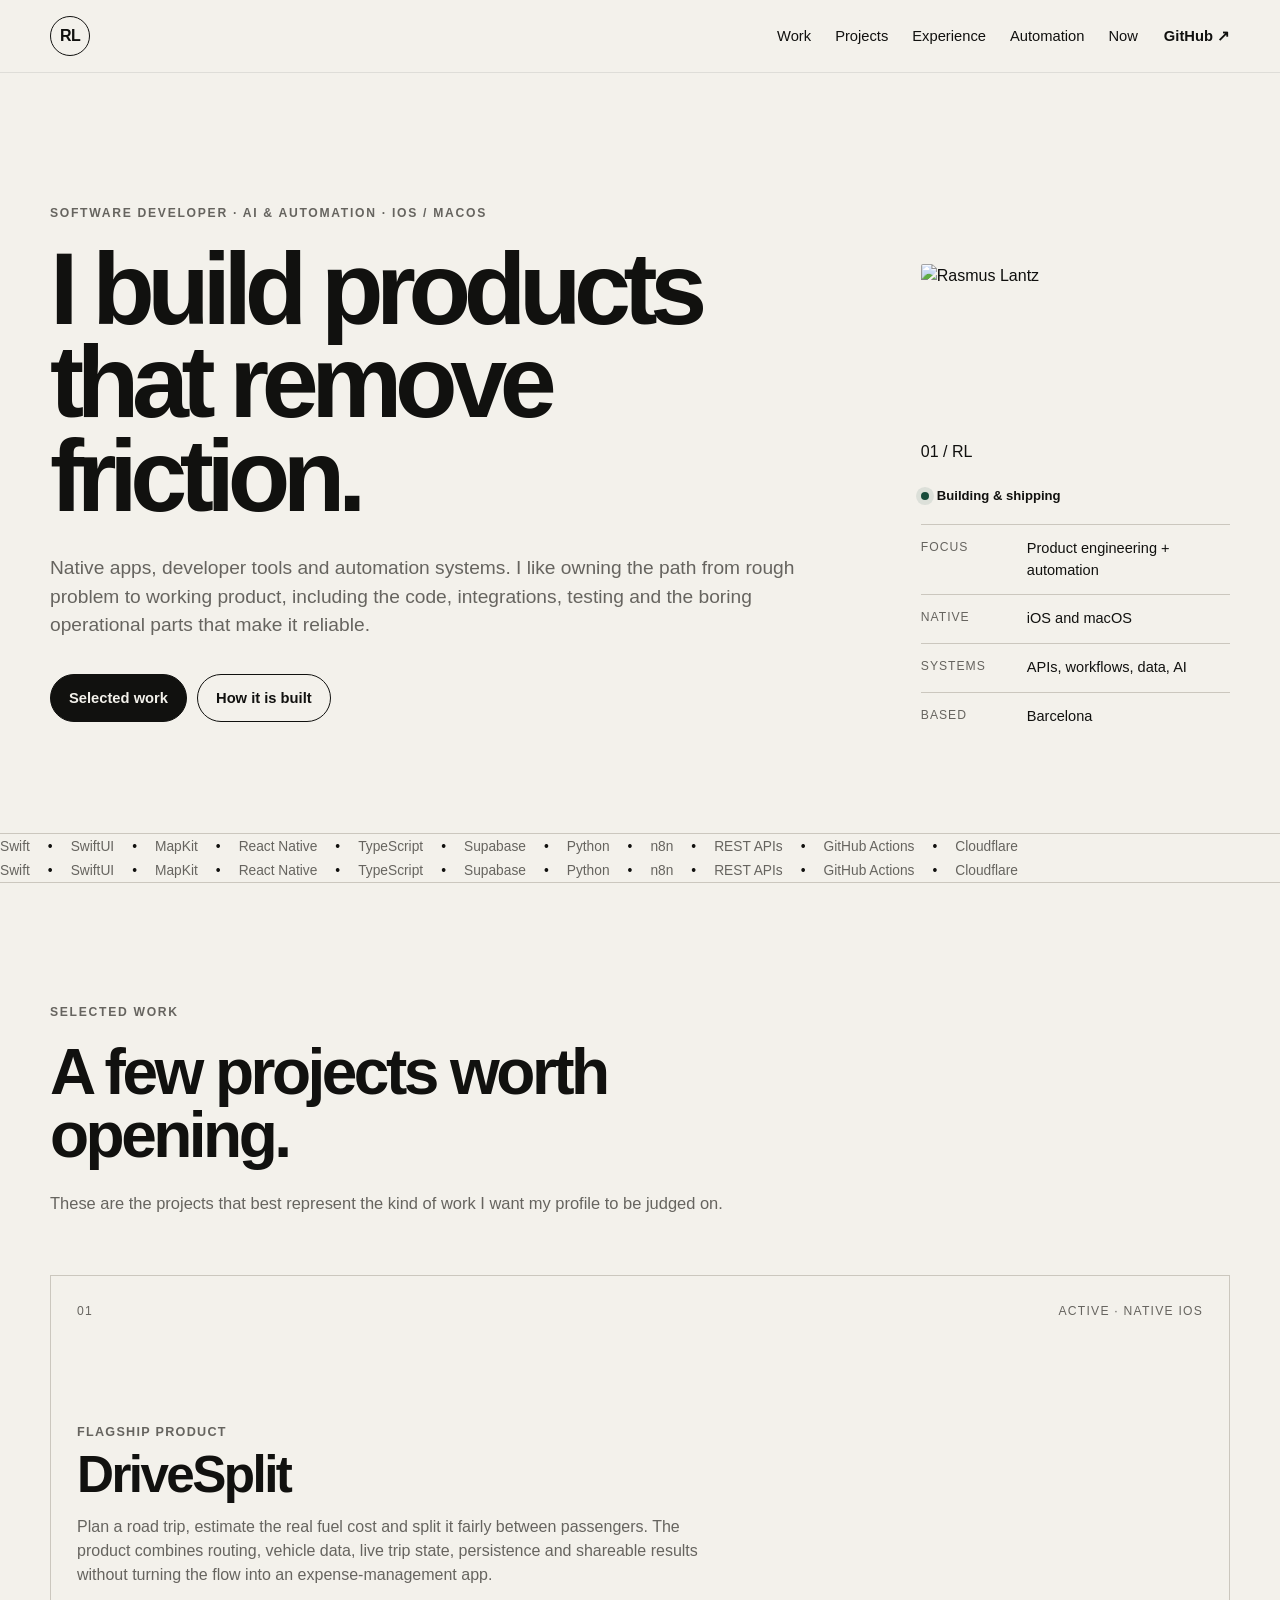
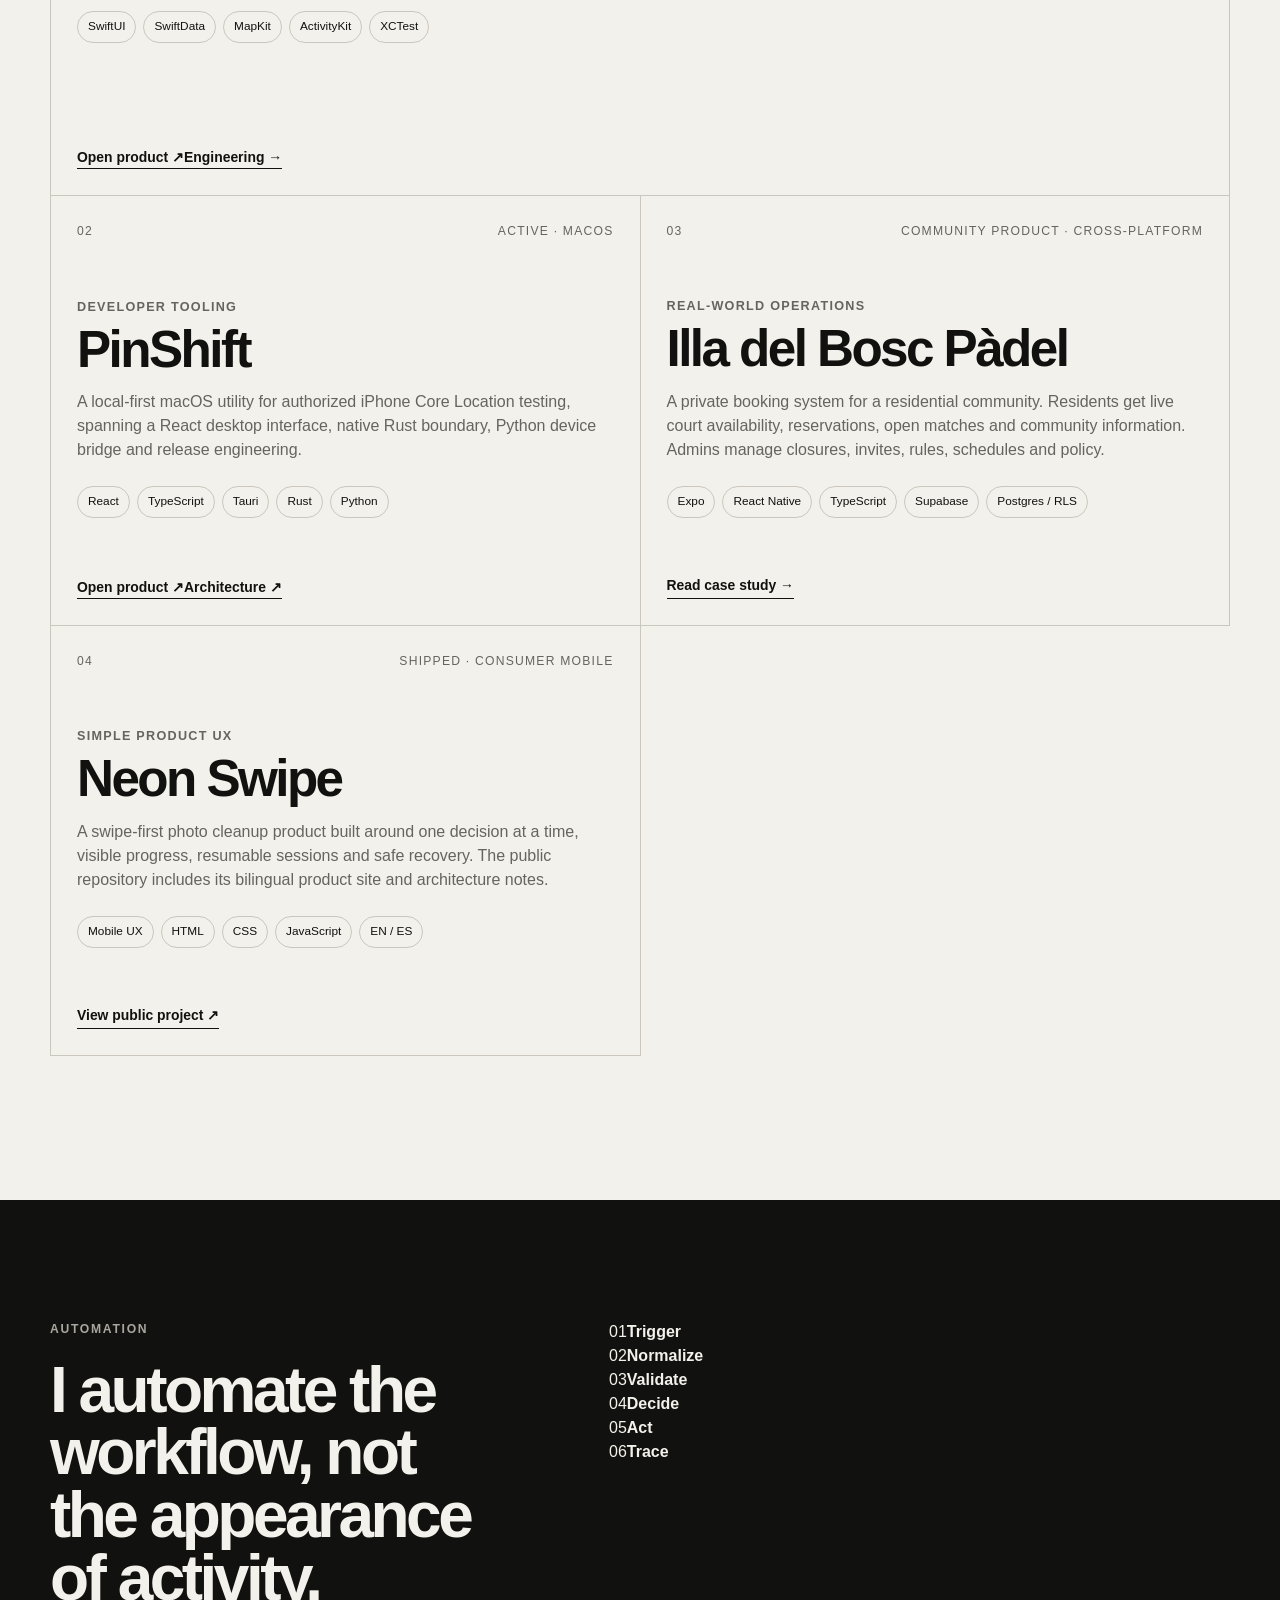
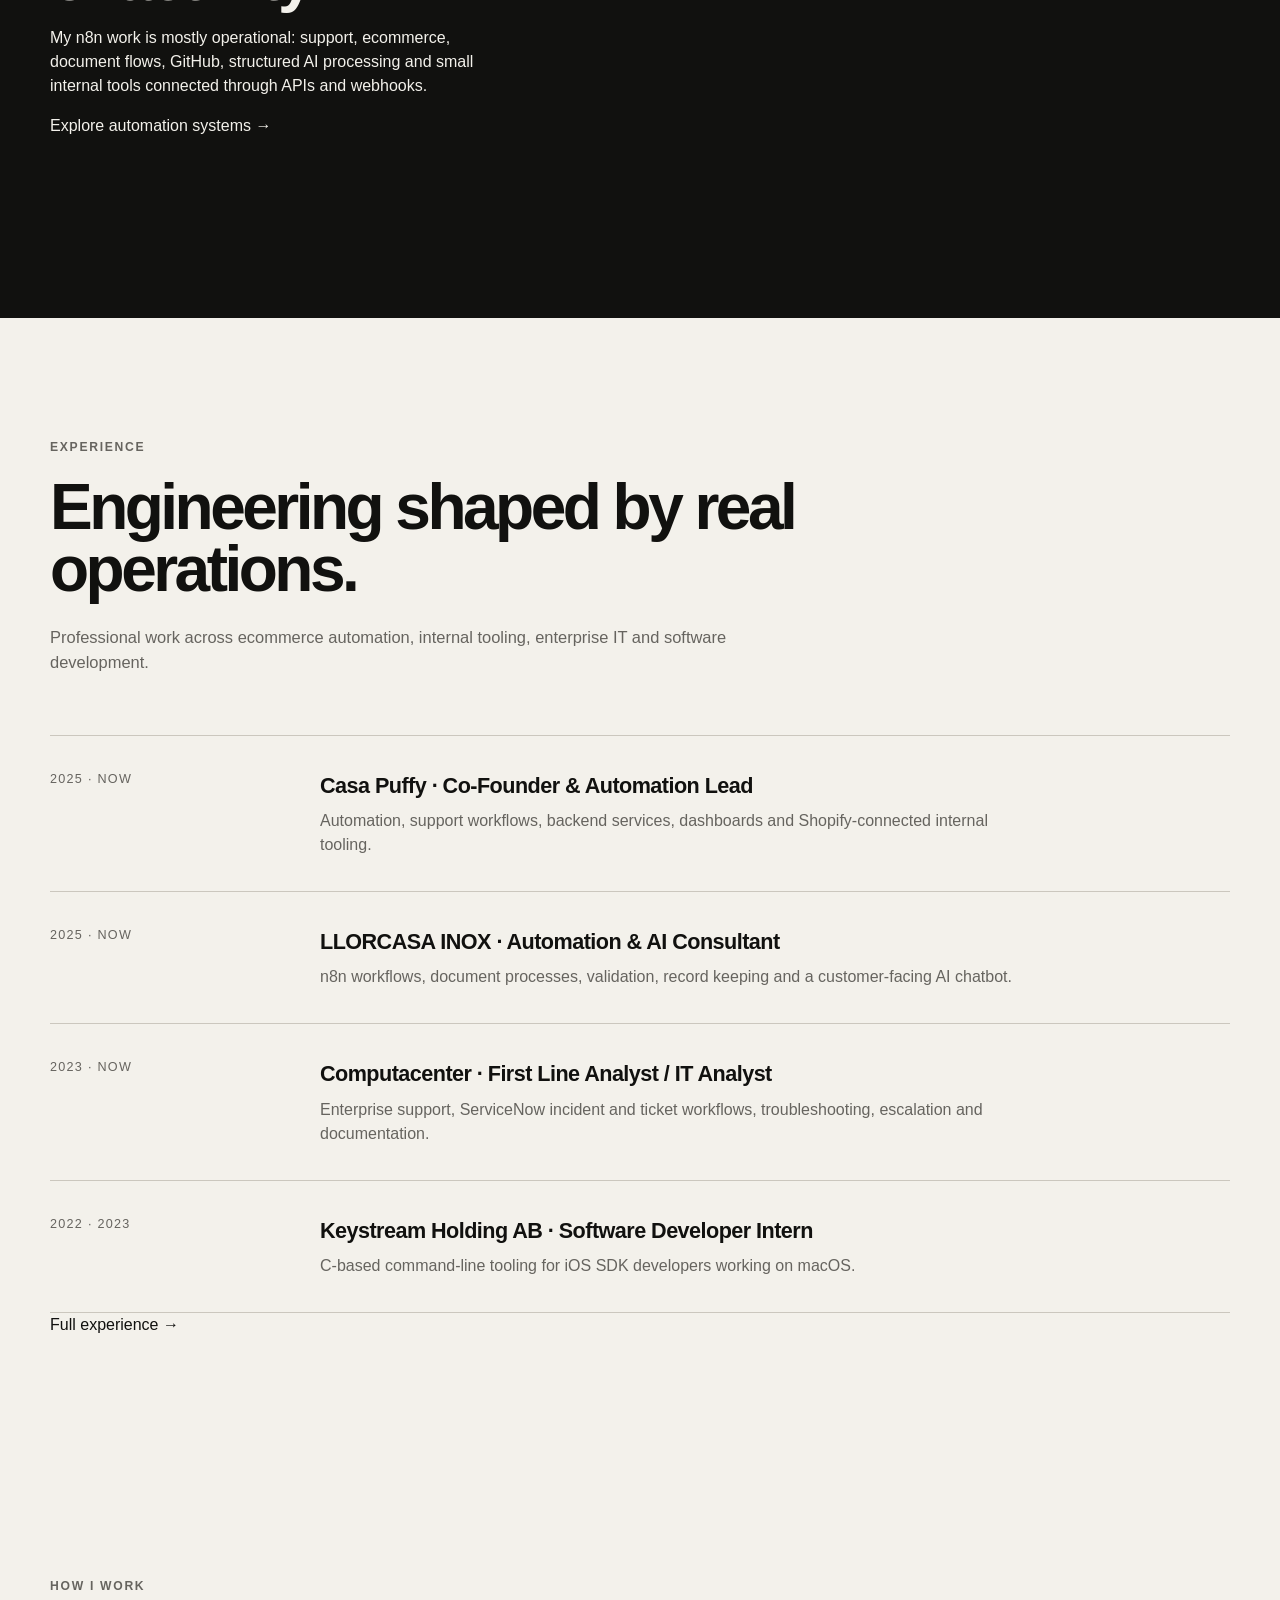
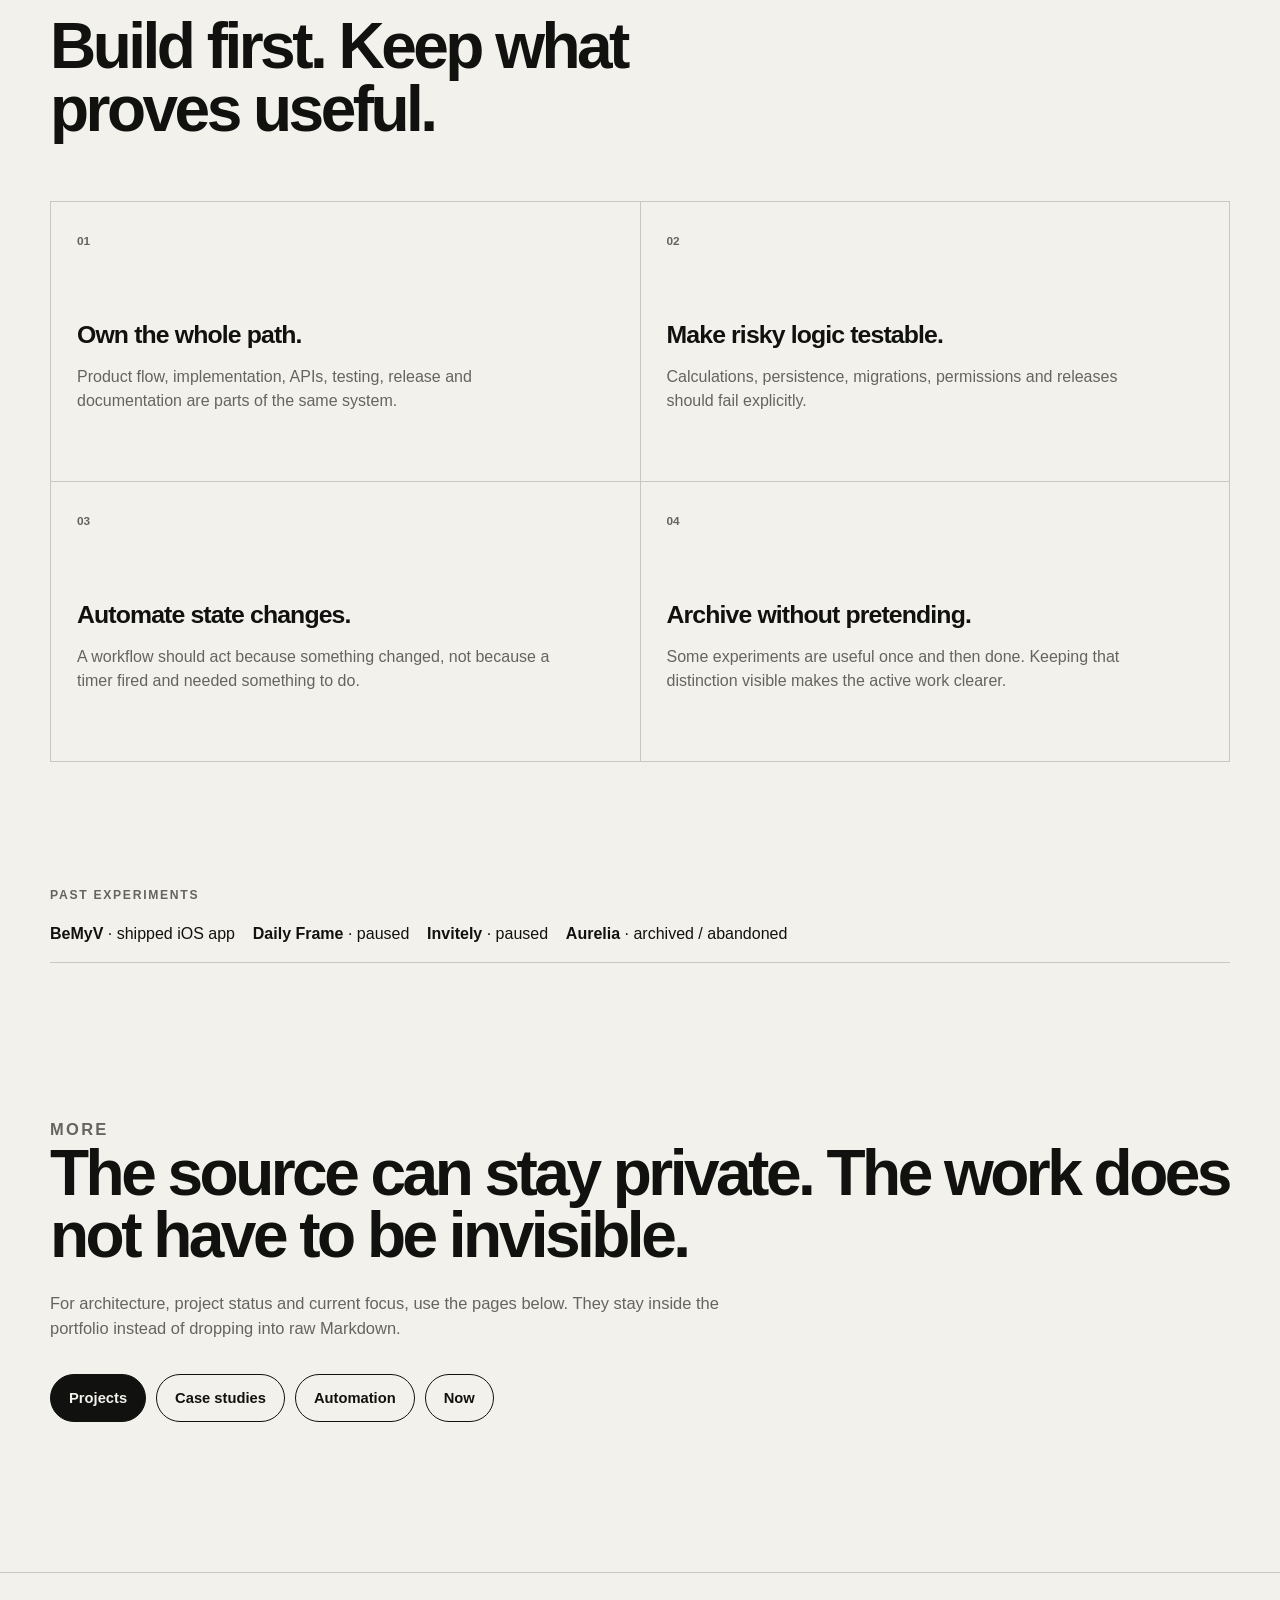
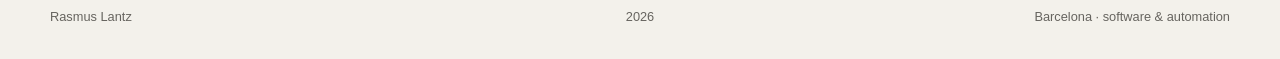
==== commit 7d64f444: "Refocus portfolio around flagship products" ====
--- a/index.html
+++ b/index.html
@@ -2,65 +2,34 @@
 <html lang="en">
 <head>
   <meta charset="utf-8">
-  <meta name="viewport" content="width=device-width, initial-scale=1">
-  <meta name="description" content="Rasmus Lantz builds native apps, automation systems and developer tools across iOS, macOS, AI and workflow automation.">
+  <meta name="viewport" content="width=device-width,initial-scale=1">
+  <meta name="description" content="Rasmus Lantz builds native apps, automation systems and developer tools across iOS, macOS and workflow automation.">
   <meta name="theme-color" content="#f3f1eb">
-  <meta name="color-scheme" content="light dark">
   <link rel="canonical" href="https://rasmuslantz.github.io/cv/">
-  <meta property="og:title" content="Rasmus Lantz | Software, AI & Automation">
-  <meta property="og:description" content="Product-minded developer building native apps, automation systems and developer tools.">
+  <meta property="og:title" content="Rasmus Lantz | Software & Automation">
+  <meta property="og:description" content="Product-minded developer building native apps, automation systems and developer tooling.">
   <meta property="og:type" content="website">
   <meta property="og:url" content="https://rasmuslantz.github.io/cv/">
   <meta property="og:image" content="https://github.com/rasmuslantz.png">
   <meta name="twitter:card" content="summary">
-  <meta name="twitter:title" content="Rasmus Lantz | Software, AI & Automation">
-  <meta name="twitter:description" content="Native apps, automation systems, developer tooling and applied AI.">
-  <meta name="twitter:image" content="https://github.com/rasmuslantz.png">
-  <title>Rasmus Lantz | Software, AI & Automation</title>
+  <title>Rasmus Lantz | Software & Automation</title>
   <link rel="icon" href="favicon.svg" type="image/svg+xml">
   <link rel="manifest" href="site.webmanifest">
   <link rel="stylesheet" href="styles.css">
-  <script type="application/ld+json">
-  {
-    "@context": "https://schema.org",
-    "@type": "Person",
-    "name": "Rasmus Lantz",
-    "url": "https://rasmuslantz.github.io/cv/",
-    "image": "https://github.com/rasmuslantz.png",
-    "jobTitle": "Software Developer",
-    "sameAs": [
-      "https://github.com/rasmuslantz",
-      "https://drivesplit.pages.dev",
-      "https://pinshift.pages.dev"
-    ],
-    "knowsAbout": [
-      "Software engineering",
-      "Swift",
-      "SwiftUI",
-      "iOS development",
-      "macOS development",
-      "Artificial intelligence",
-      "Workflow automation",
-      "n8n",
-      "TypeScript",
-      "Python",
-      "ServiceNow"
-    ]
-  }
-  </script>
+  <script type="application/ld+json">{"@context":"https://schema.org","@type":"Person","name":"Rasmus Lantz","url":"https://rasmuslantz.github.io/cv/","image":"https://github.com/rasmuslantz.png","jobTitle":"AI, Automation & Integration Developer","sameAs":["https://github.com/rasmuslantz","https://drivesplit.pages.dev","https://pinshift.pages.dev"],"knowsAbout":["Software engineering","Swift","SwiftUI","iOS development","macOS development","Workflow automation","n8n","TypeScript","Python","ServiceNow"]}</script>
 </head>
 <body>
+  <div class="page-progress" aria-hidden="true"></div>
   <a class="skip-link" href="#main">Skip to content</a>
-
   <header class="site-header">
     <div class="shell nav-wrap">
       <a class="wordmark" href="#top" aria-label="Rasmus Lantz home">RL</a>
       <nav class="nav" aria-label="Primary navigation">
         <a href="#work">Work</a>
-        <a href="#capabilities">Capabilities</a>
-        <a href="#background">Background</a>
-        <a href="EXPERIENCE.md">Experience</a>
-        <a href="PROJECTS.md">Projects</a>
+        <a href="projects.html">Projects</a>
+        <a href="experience.html">Experience</a>
+        <a href="automation.html">Automation</a>
+        <a href="now.html">Now</a>
       </nav>
       <a class="nav-cta" href="https://github.com/rasmuslantz" target="_blank" rel="noreferrer">GitHub ↗</a>
     </div>
@@ -68,180 +37,88 @@
 
   <main id="main">
     <section class="hero shell" id="top">
-      <div class="hero-copy reveal">
-        <p class="eyebrow">Software Developer · AI & Automation · iOS / macOS</p>
-        <h1>I build useful software and automate the work around it.</h1>
-        <p class="hero-intro">I like taking practical problems from rough idea to working product. That usually means writing the app, connecting the APIs, automating repetitive workflows, testing the risky parts and shipping the result.</p>
-        <div class="hero-actions">
+      <div class="hero-copy hero-sequence">
+        <p class="eyebrow hero-item">Software Developer · AI & Automation · iOS / macOS</p>
+        <h1 class="hero-item">I build products that remove friction.</h1>
+        <p class="hero-intro hero-item">Native apps, developer tools and automation systems. I like owning the path from rough problem to working product, including the code, integrations, testing and the boring operational parts that make it reliable.</p>
+        <div class="hero-actions hero-item">
           <a class="button button-primary" href="#work">Selected work</a>
-          <a class="button button-secondary" href="EXPERIENCE.md">Experience</a>
-          <a class="button button-secondary" href="CASE_STUDIES.md">Case studies</a>
+          <a class="button button-secondary" href="case-studies.html">How it is built</a>
         </div>
       </div>
 
-      <aside class="hero-aside reveal" aria-label="Profile summary">
-        <img class="avatar" src="https://github.com/rasmuslantz.png" alt="Rasmus Lantz" width="176" height="176">
-        <div class="status"><span class="status-dot" aria-hidden="true"></span>Currently building</div>
-        <dl class="quick-facts">
-          <div><dt>Focus</dt><dd>Product engineering, AI, automation</dd></div>
-          <div><dt>Platforms</dt><dd>iOS, macOS, web, workflows</dd></div>
-          <div><dt>Languages</dt><dd>Swift, TypeScript, Python, Java</dd></div>
-          <div><dt>Approach</dt><dd>Prototype fast, harden what matters</dd></div>
+      <aside class="hero-aside hero-sequence" aria-label="Profile summary">
+        <div class="portrait-wrap hero-item"><img class="avatar" src="https://github.com/rasmuslantz.png" alt="Rasmus Lantz" width="176" height="176"><span class="portrait-index">01 / RL</span></div>
+        <div class="status hero-item"><span class="status-dot" aria-hidden="true"></span>Building & shipping</div>
+        <dl class="quick-facts hero-item">
+          <div><dt>Focus</dt><dd>Product engineering + automation</dd></div>
+          <div><dt>Native</dt><dd>iOS and macOS</dd></div>
+          <div><dt>Systems</dt><dd>APIs, workflows, data, AI</dd></div>
+          <div><dt>Based</dt><dd>Barcelona</dd></div>
         </dl>
       </aside>
     </section>
 
-    <section class="marquee" aria-label="Technical areas">
-      <div class="shell marquee-inner">
-        <span>SwiftUI</span><span>MapKit</span><span>ActivityKit</span><span>React</span><span>TypeScript</span><span>Python</span><span>n8n</span><span>REST APIs</span><span>GitHub Actions</span><span>Cloudflare</span><span>ServiceNow CSA</span><span>ServiceNow CAD</span>
+    <section class="marquee marquee-motion" aria-label="Technical areas"><div class="marquee-track"><div class="marquee-set"><span>Swift</span><span>SwiftUI</span><span>MapKit</span><span>React Native</span><span>TypeScript</span><span>Supabase</span><span>Python</span><span>n8n</span><span>REST APIs</span><span>GitHub Actions</span><span>Cloudflare</span></div><div class="marquee-set" aria-hidden="true"><span>Swift</span><span>SwiftUI</span><span>MapKit</span><span>React Native</span><span>TypeScript</span><span>Supabase</span><span>Python</span><span>n8n</span><span>REST APIs</span><span>GitHub Actions</span><span>Cloudflare</span></div></div></section>
+
+    <section class="section shell" id="work">
+      <div class="section-heading reveal"><p class="eyebrow">Selected work</p><h2>A few projects worth opening.</h2><p>These are the projects that best represent the kind of work I want my profile to be judged on.</p></div>
+      <div class="project-grid flagship-grid">
+        <article class="project project-featured reveal tilt-card">
+          <div class="project-topline"><span>01</span><span>Active · Native iOS</span></div>
+          <div class="project-body"><p class="project-kicker">Flagship product</p><h3>DriveSplit</h3><p>Plan a road trip, estimate the real fuel cost and split it fairly between passengers. The product combines routing, vehicle data, live trip state, persistence and shareable results without turning the flow into an expense-management app.</p><ul class="tags"><li>SwiftUI</li><li>SwiftData</li><li>MapKit</li><li>ActivityKit</li><li>XCTest</li></ul></div>
+          <div class="project-footer"><a class="project-link" href="https://drivesplit.pages.dev" target="_blank" rel="noreferrer">Open product ↗</a><a class="project-link muted-link" href="case-studies.html#drivesplit">Engineering →</a></div>
+        </article>
+
+        <article class="project reveal tilt-card">
+          <div class="project-topline"><span>02</span><span>Active · macOS</span></div>
+          <div class="project-body"><p class="project-kicker">Developer tooling</p><h3>PinShift</h3><p>A local-first macOS utility for authorized iPhone Core Location testing, spanning a React desktop interface, native Rust boundary, Python device bridge and release engineering.</p><ul class="tags"><li>React</li><li>TypeScript</li><li>Tauri</li><li>Rust</li><li>Python</li></ul></div>
+          <div class="project-footer"><a class="project-link" href="https://pinshift.pages.dev" target="_blank" rel="noreferrer">Open product ↗</a><a class="project-link muted-link" href="https://github.com/rasmuslantz/PinShift-Support">Architecture ↗</a></div>
+        </article>
+
+        <article class="project reveal tilt-card">
+          <div class="project-topline"><span>03</span><span>Community product · Cross-platform</span></div>
+          <div class="project-body"><p class="project-kicker">Real-world operations</p><h3>Illa del Bosc Pàdel</h3><p>A private booking system for a residential community. Residents get live court availability, reservations, open matches and community information. Admins manage closures, invites, rules, schedules and policy.</p><ul class="tags"><li>Expo</li><li>React Native</li><li>TypeScript</li><li>Supabase</li><li>Postgres / RLS</li></ul></div>
+          <a class="project-link" href="case-studies.html#padel">Read case study →</a>
+        </article>
+
+        <article class="project reveal tilt-card">
+          <div class="project-topline"><span>04</span><span>Shipped · Consumer mobile</span></div>
+          <div class="project-body"><p class="project-kicker">Simple product UX</p><h3>Neon Swipe</h3><p>A swipe-first photo cleanup product built around one decision at a time, visible progress, resumable sessions and safe recovery. The public repository includes its bilingual product site and architecture notes.</p><ul class="tags"><li>Mobile UX</li><li>HTML</li><li>CSS</li><li>JavaScript</li><li>EN / ES</li></ul></div>
+          <a class="project-link" href="https://github.com/rasmuslantz/NeonSwipe" target="_blank" rel="noreferrer">View public project ↗</a>
+        </article>
+      </div>
+      <div class="section-actions reveal"><a class="text-link" href="projects.html">See the full project archive <span>→</span></a></div>
+    </section>
+
+    <section class="section section-contrast automation-home">
+      <div class="shell split">
+        <div class="section-heading reveal"><p class="eyebrow">Automation</p><h2>I automate the workflow, not the appearance of activity.</h2><p>My n8n work is mostly operational: support, ecommerce, document flows, GitHub, structured AI processing and small internal tools connected through APIs and webhooks.</p><a class="inverse-link" href="automation.html">Explore automation systems →</a></div>
+        <div class="automation-mini reveal" aria-label="Automation workflow"><div class="auto-step"><span>01</span><strong>Trigger</strong></div><div class="auto-line"></div><div class="auto-step"><span>02</span><strong>Normalize</strong></div><div class="auto-line"></div><div class="auto-step"><span>03</span><strong>Validate</strong></div><div class="auto-line"></div><div class="auto-step"><span>04</span><strong>Decide</strong></div><div class="auto-line"></div><div class="auto-step"><span>05</span><strong>Act</strong></div><div class="auto-line"></div><div class="auto-step"><span>06</span><strong>Trace</strong></div></div>
       </div>
     </section>
 
-    <section class="section shell" id="work">
-      <div class="section-heading reveal">
-        <p class="eyebrow">Selected work</p>
-        <h2>Products first. Technology in service of the product.</h2>
-        <p>A selection of projects that show how I work across native development, automation, infrastructure and product design.</p>
+    <section class="section shell">
+      <div class="section-heading reveal"><p class="eyebrow">Experience</p><h2>Engineering shaped by real operations.</h2><p>Professional work across ecommerce automation, internal tooling, enterprise IT and software development.</p></div>
+      <div class="timeline compact-timeline">
+        <article class="timeline-item reveal"><div class="timeline-meta">2025 · now</div><div><h3>Casa Puffy · Co-Founder & Automation Lead</h3><p>Automation, support workflows, backend services, dashboards and Shopify-connected internal tooling.</p></div></article>
+        <article class="timeline-item reveal"><div class="timeline-meta">2025 · now</div><div><h3>LLORCASA INOX · Automation & AI Consultant</h3><p>n8n workflows, document processes, validation, record keeping and a customer-facing AI chatbot.</p></div></article>
+        <article class="timeline-item reveal"><div class="timeline-meta">2023 · now</div><div><h3>Computacenter · First Line Analyst / IT Analyst</h3><p>Enterprise support, ServiceNow incident and ticket workflows, troubleshooting, escalation and documentation.</p></div></article>
+        <article class="timeline-item reveal"><div class="timeline-meta">2022 · 2023</div><div><h3>Keystream Holding AB · Software Developer Intern</h3><p>C-based command-line tooling for iOS SDK developers working on macOS.</p></div></article>
       </div>
-
-      <div class="project-grid">
-        <article class="project project-featured reveal">
-          <div class="project-topline"><span>01</span><span>Active product</span></div>
-          <div class="project-body">
-            <p class="project-kicker">Native iOS</p>
-            <h3>DriveSplit</h3>
-            <p>Route planning and real trip-cost sharing for drivers and passengers. The app combines route selection, vehicle consumption, fuel pricing, passenger splitting, persistent trip data and live journey state.</p>
-            <ul class="tags" aria-label="DriveSplit technologies"><li>Swift</li><li>SwiftUI</li><li>SwiftData</li><li>MapKit</li><li>ActivityKit</li><li>XCTest</li></ul>
-          </div>
-          <a class="project-link" href="https://drivesplit.pages.dev" target="_blank" rel="noreferrer">Visit DriveSplit ↗</a>
-        </article>
-
-        <article class="project reveal">
-          <div class="project-topline"><span>02</span><span>Developer utility</span></div>
-          <div class="project-body">
-            <p class="project-kicker">macOS · local-first</p>
-            <h3>PinShift</h3>
-            <p>A macOS utility for authorized iPhone Core Location testing. It brings together a desktop UI, native device workflows, release signing, local state and explicit safety boundaries around Apple's development tooling.</p>
-            <ul class="tags" aria-label="PinShift technologies"><li>React</li><li>TypeScript</li><li>Tauri</li><li>Rust</li><li>Python</li></ul>
-          </div>
-          <a class="project-link" href="https://pinshift.pages.dev" target="_blank" rel="noreferrer">Visit PinShift ↗</a>
-        </article>
-
-        <article class="project reveal">
-          <div class="project-topline"><span>03</span><span>Shipped app</span></div>
-          <div class="project-body">
-            <p class="project-kicker">Mobile product</p>
-            <h3>Neon Swipe</h3>
-            <p>A focused photo-cleanup product built around a simple swipe interaction, resumable sessions, progress feedback and a bilingual product website.</p>
-            <ul class="tags" aria-label="Neon Swipe technologies"><li>Mobile</li><li>Product UX</li><li>Web</li><li>EN / ES</li></ul>
-          </div>
-          <a class="project-link" href="https://github.com/rasmuslantz/NeonSwipe" target="_blank" rel="noreferrer">View project ↗</a>
-        </article>
-
-        <article class="project reveal">
-          <div class="project-topline"><span>04</span><span>Prototype</span></div>
-          <div class="project-body">
-            <p class="project-kicker">AI-assisted discovery</p>
-            <h3>Aurelia</h3>
-            <p>An experimental jewelry-discovery interface exploring product search, visual interaction and AI-assisted recommendations through a polished React frontend.</p>
-            <ul class="tags" aria-label="Aurelia technologies"><li>React</li><li>TypeScript</li><li>Vite</li><li>Framer Motion</li></ul>
-          </div>
-          <a class="project-link" href="https://github.com/rasmuslantz/Aurelia" target="_blank" rel="noreferrer">View source ↗</a>
-        </article>
-
-        <article class="project reveal">
-          <div class="project-topline"><span>05</span><span>Education · testing</span></div>
-          <div class="project-body">
-            <p class="project-kicker">Java testing system</p>
-            <h3>WalkMates</h3>
-            <p>A deliberately testable Spring Boot system used to explore specification-based testing, structural coverage, mutation testing, mocks and testing AI-assisted behavior.</p>
-            <ul class="tags" aria-label="WalkMates technologies"><li>Java 21</li><li>Spring Boot</li><li>JUnit 5</li><li>Mockito</li><li>PIT</li></ul>
-          </div>
-          <a class="project-link" href="https://github.com/rasmuslantz/walkmates-test" target="_blank" rel="noreferrer">View project ↗</a>
-        </article>
-      </div>
-    </section>
-
-    <section class="section section-contrast" id="capabilities">
-      <div class="shell split">
-        <div class="section-heading reveal">
-          <p class="eyebrow">Capabilities</p>
-          <h2>I usually work across more than one layer.</h2>
-          <p>The interesting part for me is not just writing a screen or wiring an endpoint. It is understanding how the whole product needs to behave.</p>
-        </div>
-
-        <div class="capability-list">
-          <article class="capability reveal"><span>01</span><div><h3>Native product engineering</h3><p>Swift, SwiftUI, SwiftData, MapKit, HealthKit, ActivityKit, AVFoundation and platform-native UX.</p></div></article>
-          <article class="capability reveal"><span>02</span><div><h3>Automation & integrations</h3><p>n8n, webhooks, REST APIs, structured data transformation, background workflows and service orchestration.</p></div></article>
-          <article class="capability reveal"><span>03</span><div><h3>Applied AI</h3><p>AI-assisted product features, agent workflows, prompt and output validation, structured generation and AI-supported development.</p></div></article>
-          <article class="capability reveal"><span>04</span><div><h3>Release & reliability</h3><p>GitHub Actions, testing, signed releases, notarization, migration thinking, explicit failure paths and privacy-aware logging.</p></div></article>
-          <article class="capability reveal"><span>05</span><div><h3>Web & backend</h3><p>React, Next.js, TypeScript, Supabase, PostgreSQL, Cloudflare, Shopify integrations and lightweight service architecture.</p></div></article>
-        </div>
-      </div>
-    </section>
-
-    <section class="section shell" id="background">
-      <div class="section-heading reveal">
-        <p class="eyebrow">Background</p>
-        <h2>Technical work shaped by real operational problems.</h2>
-      </div>
-
-      <div class="timeline">
-        <article class="timeline-item reveal">
-          <div class="timeline-meta">Current</div>
-          <div><h3>Independent software & automation projects</h3><p>Building and shipping products across Apple platforms, automation, AI tooling, ecommerce operations and developer utilities.</p></div>
-        </article>
-        <article class="timeline-item reveal">
-          <div class="timeline-meta">Enterprise</div>
-          <div><h3>ServiceNow development, integrations and support</h3><p>Work across custom applications, JavaScript platform development, REST integrations, troubleshooting, security remediation and enterprise workflows.</p></div>
-        </article>
-        <article class="timeline-item reveal">
-          <div class="timeline-meta">Credentials</div>
-          <div><h3>ServiceNow CSA & CAD</h3><p>Certified System Administrator and Certified Application Developer, alongside Dynamic SecOps Professional and Technical Sales Professional credentials.</p></div>
-        </article>
-        <article class="timeline-item reveal">
-          <div class="timeline-meta">Education</div>
-          <div><h3>University studies in Spain and Sweden</h3><p>Studies spanning information systems, digital information management and computer science, with software testing and engineering work alongside product development.</p></div>
-        </article>
-      </div>
-      <div class="hero-actions reveal">
-        <a class="button button-secondary" href="EXPERIENCE.md">Full experience overview</a>
-      </div>
+      <div class="section-actions reveal"><a class="text-link" href="experience.html">Full experience <span>→</span></a></div>
     </section>
 
     <section class="section shell principles">
-      <div class="section-heading reveal">
-        <p class="eyebrow">How I build</p>
-        <h2>A few rules I keep coming back to.</h2>
-      </div>
-      <div class="principle-grid">
-        <article class="reveal"><strong>01</strong><h3>Automate state changes, not noise.</h3><p>Automation should reflect something meaningful that happened, not create activity for its own sake.</p></article>
-        <article class="reveal"><strong>02</strong><h3>Keep risky logic testable.</h3><p>Calculations, persistence, migrations, release paths and billing deserve explicit tests and failure handling.</p></article>
-        <article class="reveal"><strong>03</strong><h3>Prototype quickly. Harden selectively.</h3><p>Speed matters early. Reliability matters once a feature proves that it deserves to stay.</p></article>
-        <article class="reveal"><strong>04</strong><h3>Ship the whole experience.</h3><p>Product flow, code, infrastructure, release engineering and documentation are all part of the same thing.</p></article>
-      </div>
+      <div class="section-heading reveal"><p class="eyebrow">How I work</p><h2>Build first. Keep what proves useful.</h2></div>
+      <div class="principle-grid"><article class="reveal"><strong>01</strong><h3>Own the whole path.</h3><p>Product flow, implementation, APIs, testing, release and documentation are parts of the same system.</p></article><article class="reveal"><strong>02</strong><h3>Make risky logic testable.</h3><p>Calculations, persistence, migrations, permissions and releases should fail explicitly.</p></article><article class="reveal"><strong>03</strong><h3>Automate state changes.</h3><p>A workflow should act because something changed, not because a timer fired and needed something to do.</p></article><article class="reveal"><strong>04</strong><h3>Archive without pretending.</h3><p>Some experiments are useful once and then done. Keeping that distinction visible makes the active work clearer.</p></article></div>
     </section>
 
-    <section class="contact shell reveal">
-      <p class="eyebrow">Explore more</p>
-      <h2>Code is private where it should be. The engineering is still visible.</h2>
-      <p>Most active product source lives in private repositories. Public projects, product sites and technical write-ups show the architecture, decisions and problems behind the work.</p>
-      <div class="hero-actions">
-        <a class="button button-primary" href="https://github.com/rasmuslantz" target="_blank" rel="noreferrer">GitHub profile ↗</a>
-        <a class="button button-secondary" href="PROJECTS.md">All projects</a>
-        <a class="button button-secondary" href="NOW.md">What I'm working on now</a>
-      </div>
-    </section>
+    <section class="archive-strip reveal"><div class="shell archive-inner"><span class="eyebrow">Past experiments</span><p><strong>BeMyV</strong> · shipped iOS app &nbsp;&nbsp; <strong>Daily Frame</strong> · paused &nbsp;&nbsp; <strong>Invitely</strong> · paused &nbsp;&nbsp; <strong>Aurelia</strong> · archived / abandoned</p></div></section>
+
+    <section class="contact shell reveal"><p class="eyebrow">More</p><h2>The source can stay private. The work does not have to be invisible.</h2><p>For architecture, project status and current focus, use the pages below. They stay inside the portfolio instead of dropping into raw Markdown.</p><div class="hero-actions"><a class="button button-primary" href="projects.html">Projects</a><a class="button button-secondary" href="case-studies.html">Case studies</a><a class="button button-secondary" href="automation.html">Automation</a><a class="button button-secondary" href="now.html">Now</a></div></section>
   </main>
-
-  <footer class="site-footer">
-    <div class="shell footer-inner">
-      <span>Rasmus Lantz</span>
-      <span id="year"></span>
-      <span>Built without a framework.</span>
-    </div>
-  </footer>
-
+  <footer class="site-footer"><div class="shell footer-inner"><span>Rasmus Lantz</span><span id="year"></span><span>Barcelona · software & automation</span></div></footer>
   <script src="script.js" defer></script>
 </body>
-</html>
+</html>
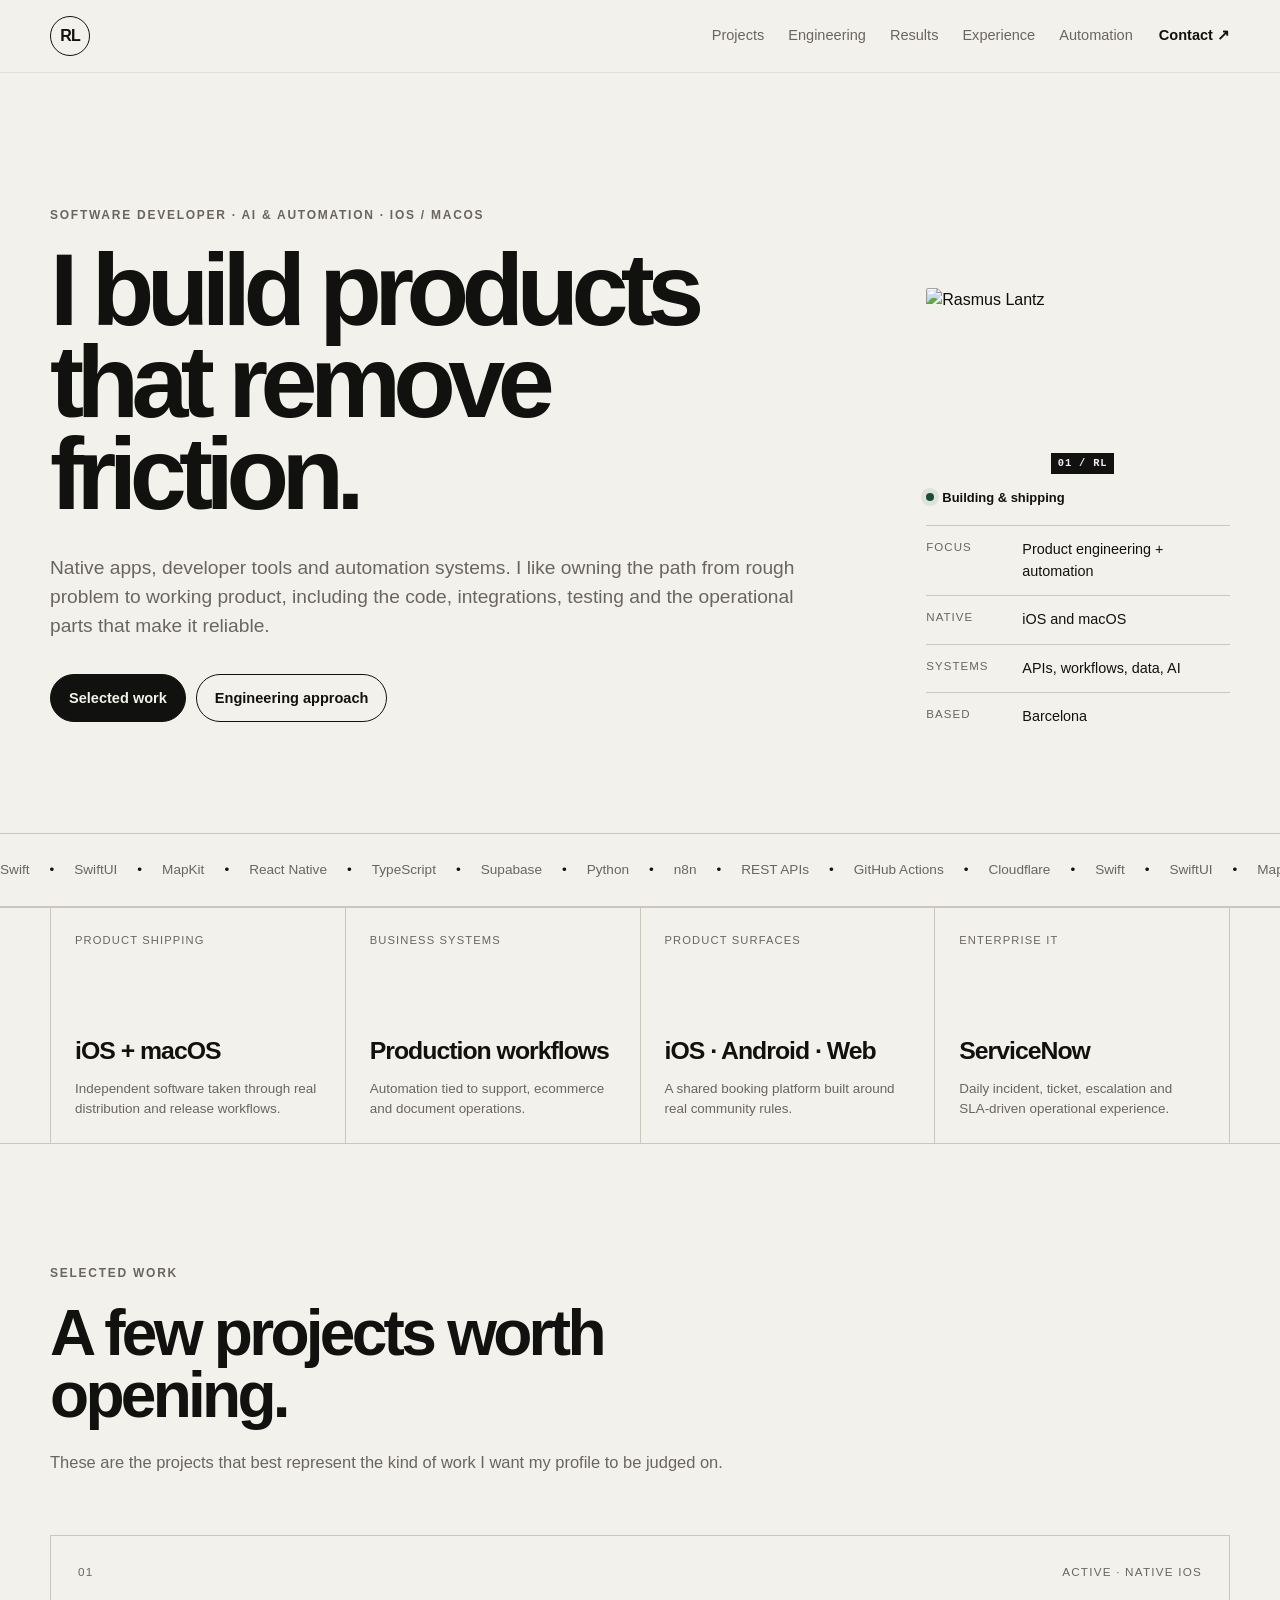
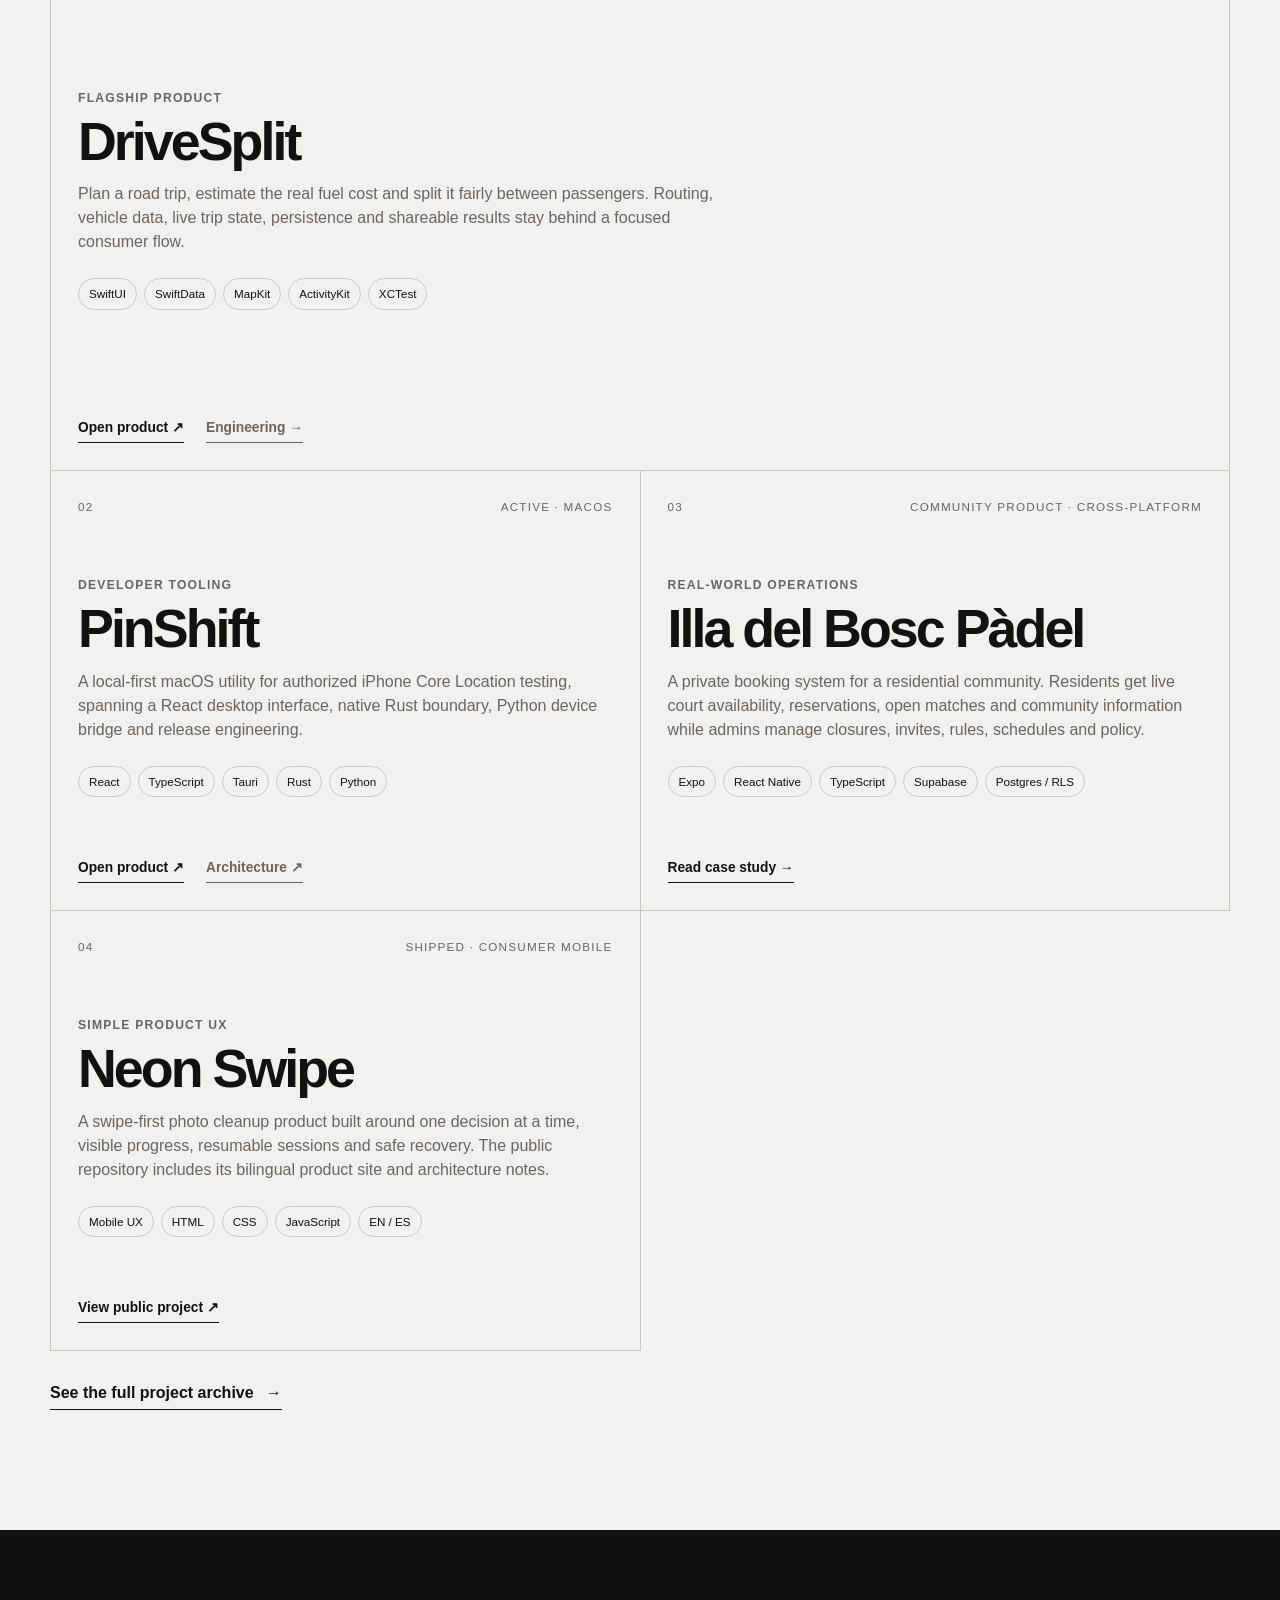
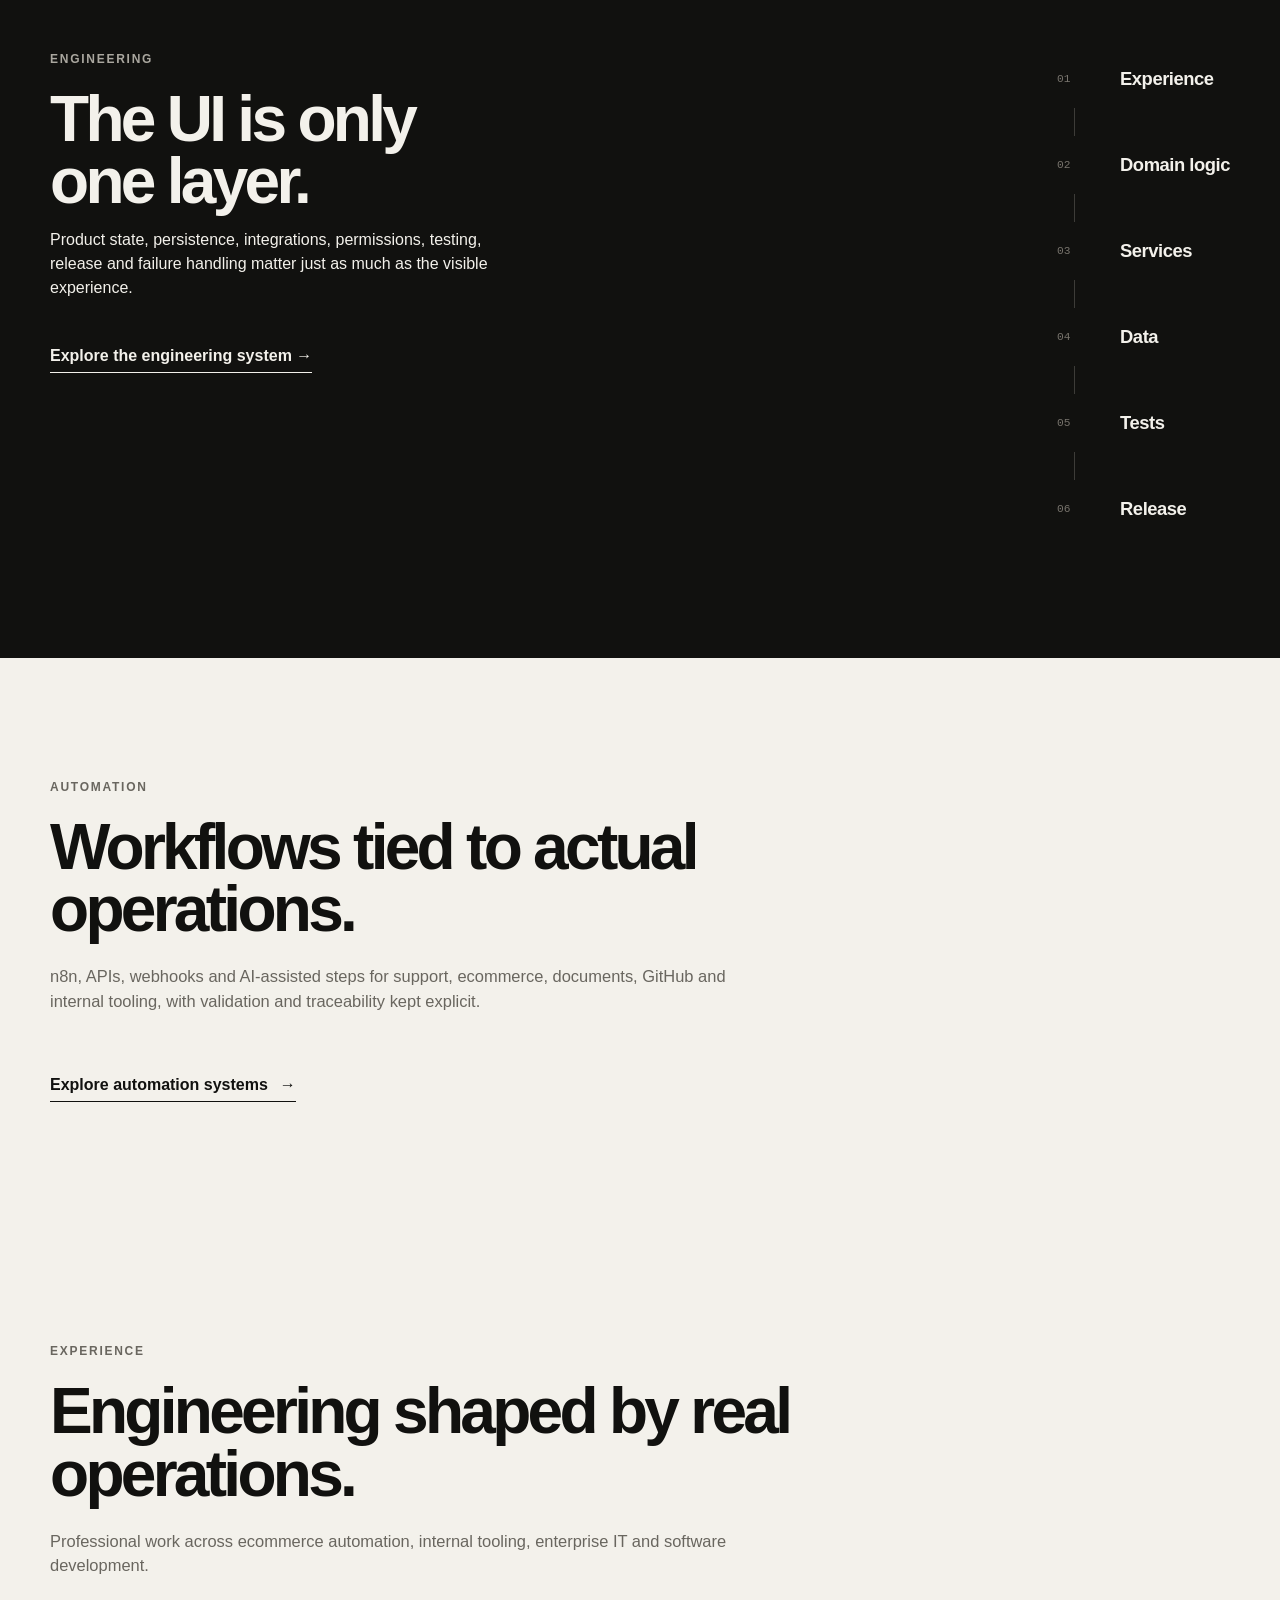
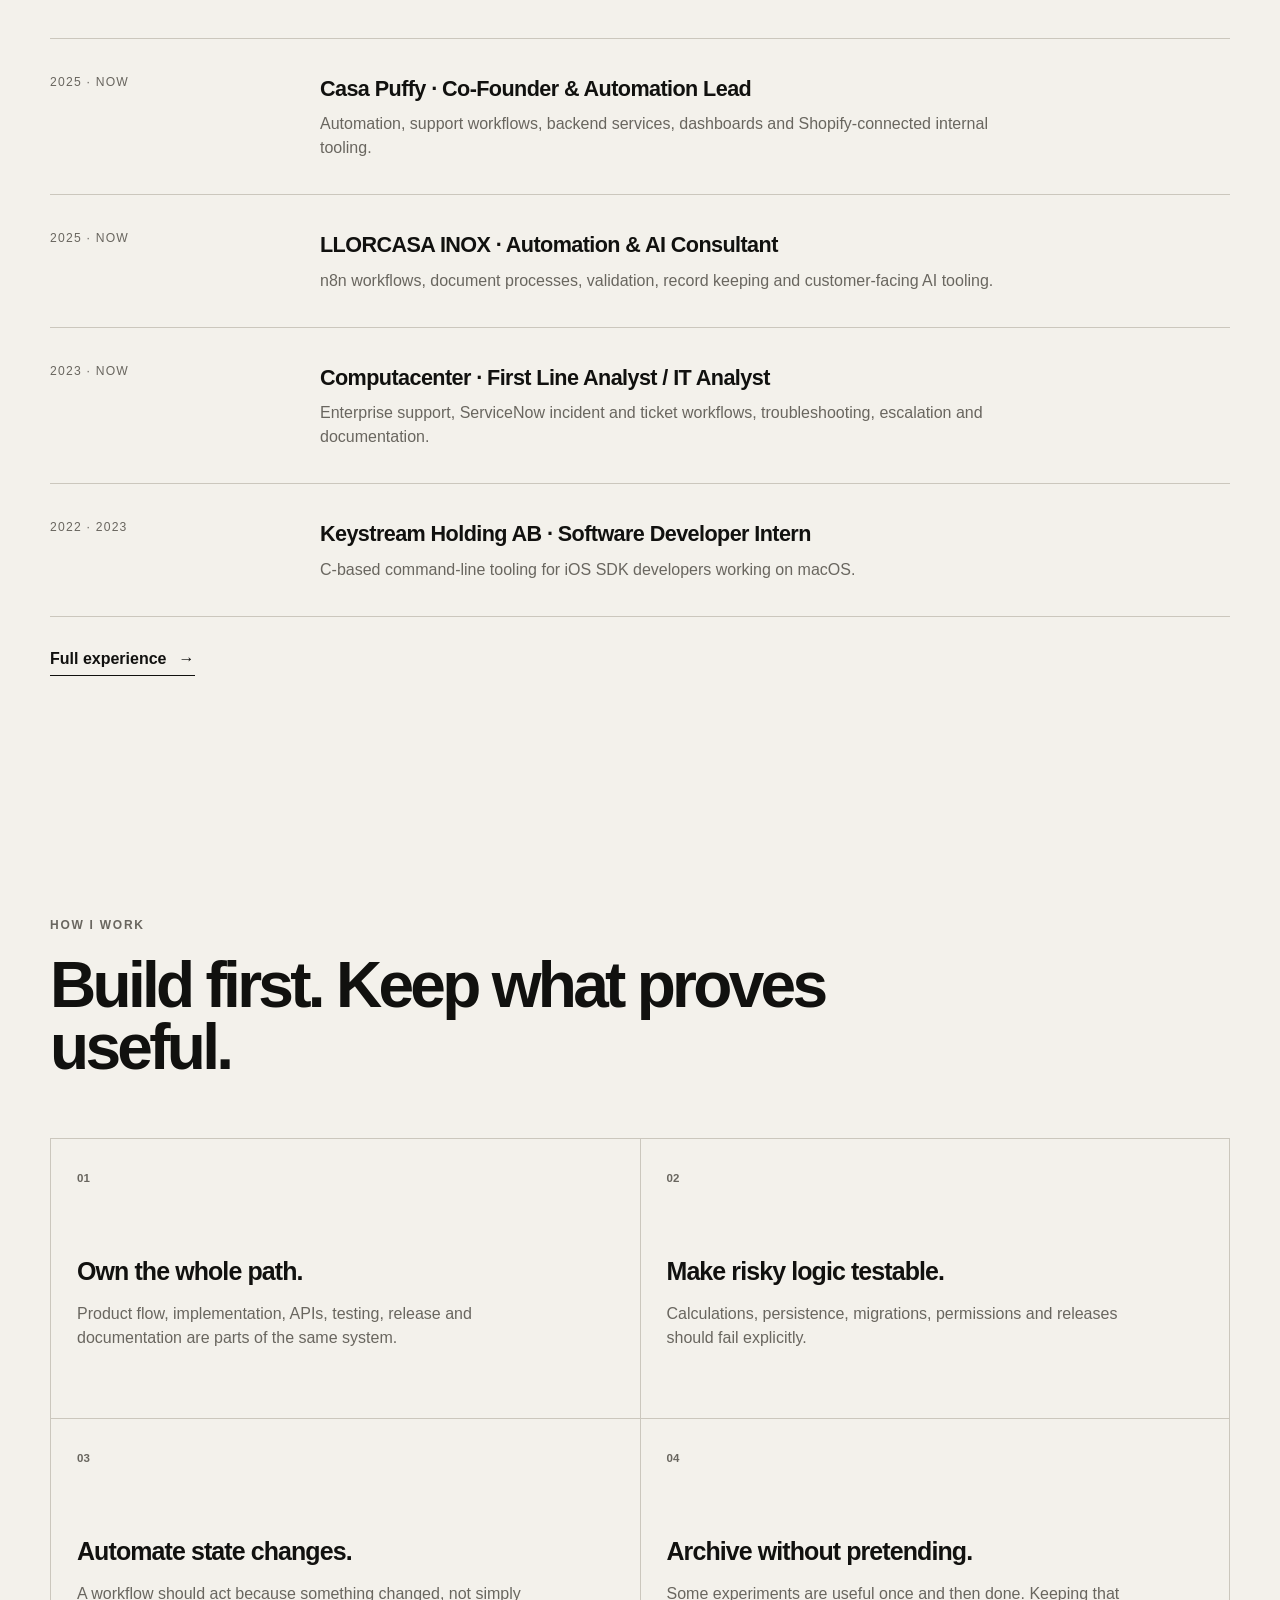
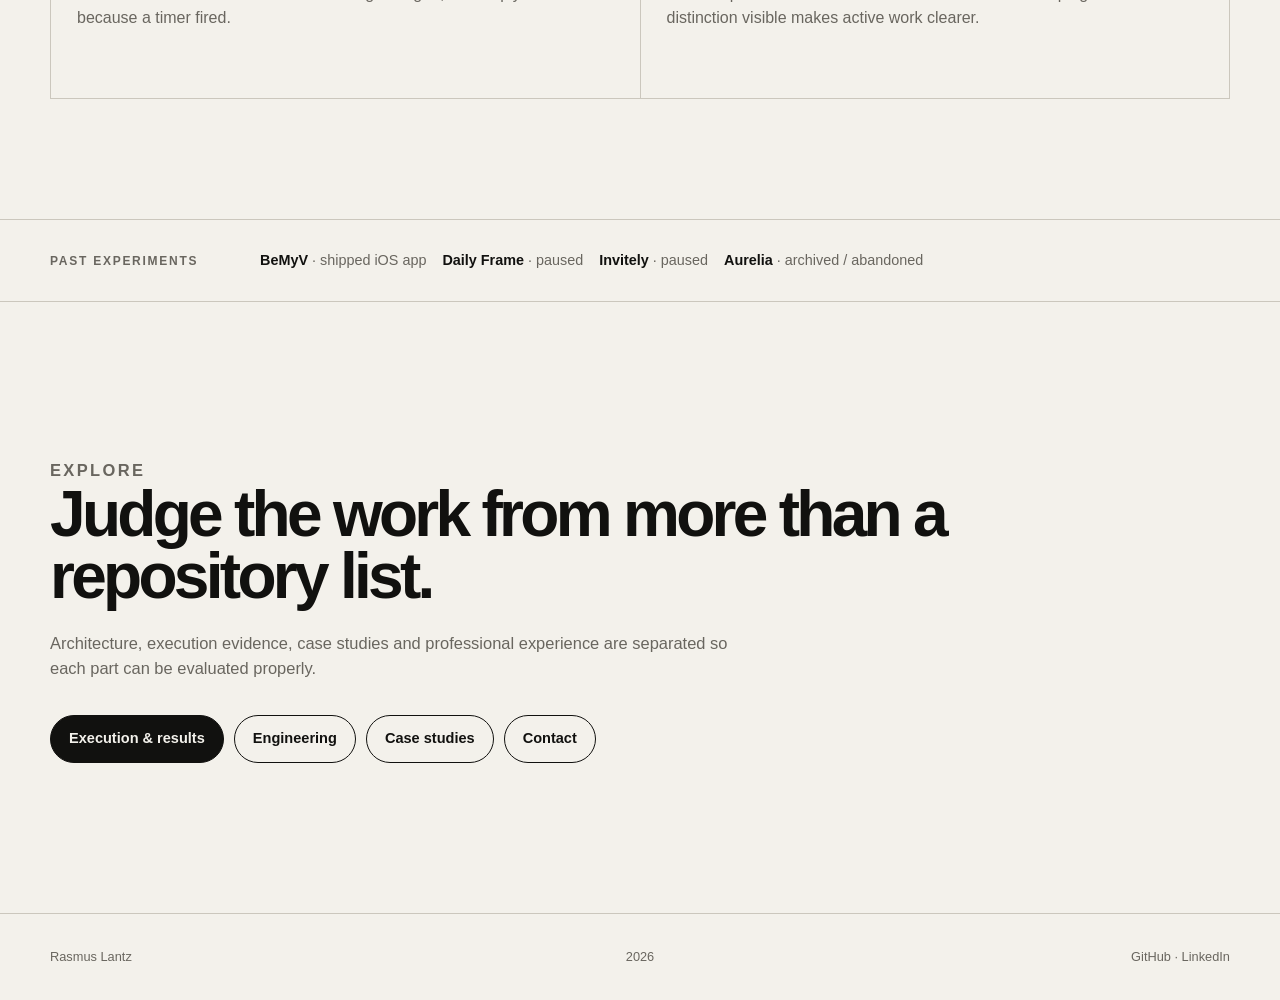
==== commit 96922739: "Add engineering depth and execution evidence to portfolio home" ====
--- a/index.html
+++ b/index.html
@@ -8,117 +8,49 @@
   <link rel="canonical" href="https://rasmuslantz.github.io/cv/">
   <meta property="og:title" content="Rasmus Lantz | Software & Automation">
   <meta property="og:description" content="Product-minded developer building native apps, automation systems and developer tooling.">
-  <meta property="og:type" content="website">
-  <meta property="og:url" content="https://rasmuslantz.github.io/cv/">
-  <meta property="og:image" content="https://github.com/rasmuslantz.png">
+  <meta property="og:type" content="website"><meta property="og:url" content="https://rasmuslantz.github.io/cv/"><meta property="og:image" content="https://github.com/rasmuslantz.png">
   <meta name="twitter:card" content="summary">
   <title>Rasmus Lantz | Software & Automation</title>
-  <link rel="icon" href="favicon.svg" type="image/svg+xml">
-  <link rel="manifest" href="site.webmanifest">
-  <link rel="stylesheet" href="styles.css">
-  <script type="application/ld+json">{"@context":"https://schema.org","@type":"Person","name":"Rasmus Lantz","url":"https://rasmuslantz.github.io/cv/","image":"https://github.com/rasmuslantz.png","jobTitle":"AI, Automation & Integration Developer","sameAs":["https://github.com/rasmuslantz","https://drivesplit.pages.dev","https://pinshift.pages.dev"],"knowsAbout":["Software engineering","Swift","SwiftUI","iOS development","macOS development","Workflow automation","n8n","TypeScript","Python","ServiceNow"]}</script>
+  <link rel="icon" href="favicon.svg" type="image/svg+xml"><link rel="manifest" href="site.webmanifest"><link rel="stylesheet" href="styles.css"><link rel="stylesheet" href="extras.css">
+  <script type="application/ld+json">{"@context":"https://schema.org","@type":"Person","name":"Rasmus Lantz","url":"https://rasmuslantz.github.io/cv/","image":"https://github.com/rasmuslantz.png","jobTitle":"AI, Automation & Integration Developer","sameAs":["https://github.com/rasmuslantz","https://www.linkedin.com/in/rasmus-lantz","https://drivesplit.pages.dev","https://pinshift.pages.dev"],"knowsAbout":["Software engineering","Swift","SwiftUI","iOS development","macOS development","Workflow automation","n8n","TypeScript","Python","ServiceNow"]}</script>
 </head>
 <body>
-  <div class="page-progress" aria-hidden="true"></div>
-  <a class="skip-link" href="#main">Skip to content</a>
-  <header class="site-header">
-    <div class="shell nav-wrap">
-      <a class="wordmark" href="#top" aria-label="Rasmus Lantz home">RL</a>
-      <nav class="nav" aria-label="Primary navigation">
-        <a href="#work">Work</a>
-        <a href="projects.html">Projects</a>
-        <a href="experience.html">Experience</a>
-        <a href="automation.html">Automation</a>
-        <a href="now.html">Now</a>
-      </nav>
-      <a class="nav-cta" href="https://github.com/rasmuslantz" target="_blank" rel="noreferrer">GitHub ↗</a>
-    </div>
-  </header>
+<div class="page-progress" aria-hidden="true"></div><a class="skip-link" href="#main">Skip to content</a>
+<header class="site-header"><div class="shell nav-wrap"><a class="wordmark" href="#top" aria-label="Rasmus Lantz home">RL</a><nav class="nav" aria-label="Primary navigation"><a href="projects.html">Projects</a><a href="engineering.html">Engineering</a><a href="results.html">Results</a><a href="experience.html">Experience</a><a href="automation.html">Automation</a></nav><a class="nav-cta" href="contact.html">Contact ↗</a></div></header>
+<main id="main">
+<section class="hero shell" id="top">
+  <div class="hero-copy hero-sequence"><p class="eyebrow hero-item">Software Developer · AI & Automation · iOS / macOS</p><h1 class="hero-item">I build products that remove friction.</h1><p class="hero-intro hero-item">Native apps, developer tools and automation systems. I like owning the path from rough problem to working product, including the code, integrations, testing and the operational parts that make it reliable.</p><div class="hero-actions hero-item"><a class="button button-primary" href="#work">Selected work</a><a class="button button-secondary" href="engineering.html">Engineering approach</a></div></div>
+  <aside class="hero-aside hero-sequence"><div class="portrait-wrap hero-item"><img class="avatar" src="https://github.com/rasmuslantz.png" alt="Rasmus Lantz" width="176" height="176"><span class="portrait-index">01 / RL</span></div><div class="status hero-item"><span class="status-dot"></span>Building & shipping</div><dl class="quick-facts hero-item"><div><dt>Focus</dt><dd>Product engineering + automation</dd></div><div><dt>Native</dt><dd>iOS and macOS</dd></div><div><dt>Systems</dt><dd>APIs, workflows, data, AI</dd></div><div><dt>Based</dt><dd>Barcelona</dd></div></dl></aside>
+</section>
 
-  <main id="main">
-    <section class="hero shell" id="top">
-      <div class="hero-copy hero-sequence">
-        <p class="eyebrow hero-item">Software Developer · AI & Automation · iOS / macOS</p>
-        <h1 class="hero-item">I build products that remove friction.</h1>
-        <p class="hero-intro hero-item">Native apps, developer tools and automation systems. I like owning the path from rough problem to working product, including the code, integrations, testing and the boring operational parts that make it reliable.</p>
-        <div class="hero-actions hero-item">
-          <a class="button button-primary" href="#work">Selected work</a>
-          <a class="button button-secondary" href="case-studies.html">How it is built</a>
-        </div>
-      </div>
+<section class="marquee marquee-motion"><div class="marquee-track"><div class="marquee-set"><span>Swift</span><span>SwiftUI</span><span>MapKit</span><span>React Native</span><span>TypeScript</span><span>Supabase</span><span>Python</span><span>n8n</span><span>REST APIs</span><span>GitHub Actions</span><span>Cloudflare</span></div><div class="marquee-set" aria-hidden="true"><span>Swift</span><span>SwiftUI</span><span>MapKit</span><span>React Native</span><span>TypeScript</span><span>Supabase</span><span>Python</span><span>n8n</span><span>REST APIs</span><span>GitHub Actions</span><span>Cloudflare</span></div></div></section>
 
-      <aside class="hero-aside hero-sequence" aria-label="Profile summary">
-        <div class="portrait-wrap hero-item"><img class="avatar" src="https://github.com/rasmuslantz.png" alt="Rasmus Lantz" width="176" height="176"><span class="portrait-index">01 / RL</span></div>
-        <div class="status hero-item"><span class="status-dot" aria-hidden="true"></span>Building & shipping</div>
-        <dl class="quick-facts hero-item">
-          <div><dt>Focus</dt><dd>Product engineering + automation</dd></div>
-          <div><dt>Native</dt><dd>iOS and macOS</dd></div>
-          <div><dt>Systems</dt><dd>APIs, workflows, data, AI</dd></div>
-          <div><dt>Based</dt><dd>Barcelona</dd></div>
-        </dl>
-      </aside>
-    </section>
+<section class="home-proof"><div class="shell home-proof-grid">
+  <article class="home-proof-item reveal"><span>Product shipping</span><strong>iOS + macOS</strong><p>Independent software taken through real distribution and release workflows.</p></article>
+  <article class="home-proof-item reveal"><span>Business systems</span><strong>Production workflows</strong><p>Automation tied to support, ecommerce and document operations.</p></article>
+  <article class="home-proof-item reveal"><span>Product surfaces</span><strong>iOS · Android · Web</strong><p>A shared booking platform built around real community rules.</p></article>
+  <article class="home-proof-item reveal"><span>Enterprise IT</span><strong>ServiceNow</strong><p>Daily incident, ticket, escalation and SLA-driven operational experience.</p></article>
+</div></section>
 
-    <section class="marquee marquee-motion" aria-label="Technical areas"><div class="marquee-track"><div class="marquee-set"><span>Swift</span><span>SwiftUI</span><span>MapKit</span><span>React Native</span><span>TypeScript</span><span>Supabase</span><span>Python</span><span>n8n</span><span>REST APIs</span><span>GitHub Actions</span><span>Cloudflare</span></div><div class="marquee-set" aria-hidden="true"><span>Swift</span><span>SwiftUI</span><span>MapKit</span><span>React Native</span><span>TypeScript</span><span>Supabase</span><span>Python</span><span>n8n</span><span>REST APIs</span><span>GitHub Actions</span><span>Cloudflare</span></div></div></section>
+<section class="section shell" id="work"><div class="section-heading reveal"><p class="eyebrow">Selected work</p><h2>A few projects worth opening.</h2><p>These are the projects that best represent the kind of work I want my profile to be judged on.</p></div>
+<div class="project-grid flagship-grid">
+  <article class="project project-featured reveal tilt-card"><div class="project-topline"><span>01</span><span>Active · Native iOS</span></div><div class="project-body"><p class="project-kicker">Flagship product</p><h3>DriveSplit</h3><p>Plan a road trip, estimate the real fuel cost and split it fairly between passengers. Routing, vehicle data, live trip state, persistence and shareable results stay behind a focused consumer flow.</p><ul class="tags"><li>SwiftUI</li><li>SwiftData</li><li>MapKit</li><li>ActivityKit</li><li>XCTest</li></ul></div><div class="project-footer"><a class="project-link" href="https://drivesplit.pages.dev" target="_blank" rel="noreferrer">Open product ↗</a><a class="project-link muted-link" href="case-studies.html#drivesplit">Engineering →</a></div></article>
+  <article class="project reveal tilt-card"><div class="project-topline"><span>02</span><span>Active · macOS</span></div><div class="project-body"><p class="project-kicker">Developer tooling</p><h3>PinShift</h3><p>A local-first macOS utility for authorized iPhone Core Location testing, spanning a React desktop interface, native Rust boundary, Python device bridge and release engineering.</p><ul class="tags"><li>React</li><li>TypeScript</li><li>Tauri</li><li>Rust</li><li>Python</li></ul></div><div class="project-footer"><a class="project-link" href="https://pinshift.pages.dev" target="_blank" rel="noreferrer">Open product ↗</a><a class="project-link muted-link" href="https://github.com/rasmuslantz/PinShift-Support">Architecture ↗</a></div></article>
+  <article class="project reveal tilt-card"><div class="project-topline"><span>03</span><span>Community product · Cross-platform</span></div><div class="project-body"><p class="project-kicker">Real-world operations</p><h3>Illa del Bosc Pàdel</h3><p>A private booking system for a residential community. Residents get live court availability, reservations, open matches and community information while admins manage closures, invites, rules, schedules and policy.</p><ul class="tags"><li>Expo</li><li>React Native</li><li>TypeScript</li><li>Supabase</li><li>Postgres / RLS</li></ul></div><a class="project-link" href="case-studies.html#padel">Read case study →</a></article>
+  <article class="project reveal tilt-card"><div class="project-topline"><span>04</span><span>Shipped · Consumer mobile</span></div><div class="project-body"><p class="project-kicker">Simple product UX</p><h3>Neon Swipe</h3><p>A swipe-first photo cleanup product built around one decision at a time, visible progress, resumable sessions and safe recovery. The public repository includes its bilingual product site and architecture notes.</p><ul class="tags"><li>Mobile UX</li><li>HTML</li><li>CSS</li><li>JavaScript</li><li>EN / ES</li></ul></div><a class="project-link" href="https://github.com/rasmuslantz/NeonSwipe" target="_blank" rel="noreferrer">View public project ↗</a></article>
+</div><div class="section-actions reveal"><a class="text-link" href="projects.html">See the full project archive <span>→</span></a></div></section>
 
-    <section class="section shell" id="work">
-      <div class="section-heading reveal"><p class="eyebrow">Selected work</p><h2>A few projects worth opening.</h2><p>These are the projects that best represent the kind of work I want my profile to be judged on.</p></div>
-      <div class="project-grid flagship-grid">
-        <article class="project project-featured reveal tilt-card">
-          <div class="project-topline"><span>01</span><span>Active · Native iOS</span></div>
-          <div class="project-body"><p class="project-kicker">Flagship product</p><h3>DriveSplit</h3><p>Plan a road trip, estimate the real fuel cost and split it fairly between passengers. The product combines routing, vehicle data, live trip state, persistence and shareable results without turning the flow into an expense-management app.</p><ul class="tags"><li>SwiftUI</li><li>SwiftData</li><li>MapKit</li><li>ActivityKit</li><li>XCTest</li></ul></div>
-          <div class="project-footer"><a class="project-link" href="https://drivesplit.pages.dev" target="_blank" rel="noreferrer">Open product ↗</a><a class="project-link muted-link" href="case-studies.html#drivesplit">Engineering →</a></div>
-        </article>
+<section class="section section-contrast"><div class="shell split"><div class="section-heading reveal"><p class="eyebrow">Engineering</p><h2>The UI is only one layer.</h2><p>Product state, persistence, integrations, permissions, testing, release and failure handling matter just as much as the visible experience.</p><a class="inverse-link" href="engineering.html">Explore the engineering system →</a></div><div class="automation-mini reveal"><div class="auto-step"><span>01</span><strong>Experience</strong></div><div class="auto-line"></div><div class="auto-step"><span>02</span><strong>Domain logic</strong></div><div class="auto-line"></div><div class="auto-step"><span>03</span><strong>Services</strong></div><div class="auto-line"></div><div class="auto-step"><span>04</span><strong>Data</strong></div><div class="auto-line"></div><div class="auto-step"><span>05</span><strong>Tests</strong></div><div class="auto-line"></div><div class="auto-step"><span>06</span><strong>Release</strong></div></div></div></section>
 
-        <article class="project reveal tilt-card">
-          <div class="project-topline"><span>02</span><span>Active · macOS</span></div>
-          <div class="project-body"><p class="project-kicker">Developer tooling</p><h3>PinShift</h3><p>A local-first macOS utility for authorized iPhone Core Location testing, spanning a React desktop interface, native Rust boundary, Python device bridge and release engineering.</p><ul class="tags"><li>React</li><li>TypeScript</li><li>Tauri</li><li>Rust</li><li>Python</li></ul></div>
-          <div class="project-footer"><a class="project-link" href="https://pinshift.pages.dev" target="_blank" rel="noreferrer">Open product ↗</a><a class="project-link muted-link" href="https://github.com/rasmuslantz/PinShift-Support">Architecture ↗</a></div>
-        </article>
+<section class="section shell"><div class="section-heading reveal"><p class="eyebrow">Automation</p><h2>Workflows tied to actual operations.</h2><p>n8n, APIs, webhooks and AI-assisted steps for support, ecommerce, documents, GitHub and internal tooling, with validation and traceability kept explicit.</p></div><div class="section-actions reveal"><a class="text-link" href="automation.html">Explore automation systems <span>→</span></a></div></section>
 
-        <article class="project reveal tilt-card">
-          <div class="project-topline"><span>03</span><span>Community product · Cross-platform</span></div>
-          <div class="project-body"><p class="project-kicker">Real-world operations</p><h3>Illa del Bosc Pàdel</h3><p>A private booking system for a residential community. Residents get live court availability, reservations, open matches and community information. Admins manage closures, invites, rules, schedules and policy.</p><ul class="tags"><li>Expo</li><li>React Native</li><li>TypeScript</li><li>Supabase</li><li>Postgres / RLS</li></ul></div>
-          <a class="project-link" href="case-studies.html#padel">Read case study →</a>
-        </article>
+<section class="section shell"><div class="section-heading reveal"><p class="eyebrow">Experience</p><h2>Engineering shaped by real operations.</h2><p>Professional work across ecommerce automation, internal tooling, enterprise IT and software development.</p></div><div class="timeline compact-timeline"><article class="timeline-item reveal"><div class="timeline-meta">2025 · now</div><div><h3>Casa Puffy · Co-Founder & Automation Lead</h3><p>Automation, support workflows, backend services, dashboards and Shopify-connected internal tooling.</p></div></article><article class="timeline-item reveal"><div class="timeline-meta">2025 · now</div><div><h3>LLORCASA INOX · Automation & AI Consultant</h3><p>n8n workflows, document processes, validation, record keeping and customer-facing AI tooling.</p></div></article><article class="timeline-item reveal"><div class="timeline-meta">2023 · now</div><div><h3>Computacenter · First Line Analyst / IT Analyst</h3><p>Enterprise support, ServiceNow incident and ticket workflows, troubleshooting, escalation and documentation.</p></div></article><article class="timeline-item reveal"><div class="timeline-meta">2022 · 2023</div><div><h3>Keystream Holding AB · Software Developer Intern</h3><p>C-based command-line tooling for iOS SDK developers working on macOS.</p></div></article></div><div class="section-actions reveal"><a class="text-link" href="experience.html">Full experience <span>→</span></a></div></section>
 
-        <article class="project reveal tilt-card">
-          <div class="project-topline"><span>04</span><span>Shipped · Consumer mobile</span></div>
-          <div class="project-body"><p class="project-kicker">Simple product UX</p><h3>Neon Swipe</h3><p>A swipe-first photo cleanup product built around one decision at a time, visible progress, resumable sessions and safe recovery. The public repository includes its bilingual product site and architecture notes.</p><ul class="tags"><li>Mobile UX</li><li>HTML</li><li>CSS</li><li>JavaScript</li><li>EN / ES</li></ul></div>
-          <a class="project-link" href="https://github.com/rasmuslantz/NeonSwipe" target="_blank" rel="noreferrer">View public project ↗</a>
-        </article>
-      </div>
-      <div class="section-actions reveal"><a class="text-link" href="projects.html">See the full project archive <span>→</span></a></div>
-    </section>
+<section class="section shell principles"><div class="section-heading reveal"><p class="eyebrow">How I work</p><h2>Build first. Keep what proves useful.</h2></div><div class="principle-grid"><article class="reveal"><strong>01</strong><h3>Own the whole path.</h3><p>Product flow, implementation, APIs, testing, release and documentation are parts of the same system.</p></article><article class="reveal"><strong>02</strong><h3>Make risky logic testable.</h3><p>Calculations, persistence, migrations, permissions and releases should fail explicitly.</p></article><article class="reveal"><strong>03</strong><h3>Automate state changes.</h3><p>A workflow should act because something changed, not simply because a timer fired.</p></article><article class="reveal"><strong>04</strong><h3>Archive without pretending.</h3><p>Some experiments are useful once and then done. Keeping that distinction visible makes active work clearer.</p></article></div></section>
 
-    <section class="section section-contrast automation-home">
-      <div class="shell split">
-        <div class="section-heading reveal"><p class="eyebrow">Automation</p><h2>I automate the workflow, not the appearance of activity.</h2><p>My n8n work is mostly operational: support, ecommerce, document flows, GitHub, structured AI processing and small internal tools connected through APIs and webhooks.</p><a class="inverse-link" href="automation.html">Explore automation systems →</a></div>
-        <div class="automation-mini reveal" aria-label="Automation workflow"><div class="auto-step"><span>01</span><strong>Trigger</strong></div><div class="auto-line"></div><div class="auto-step"><span>02</span><strong>Normalize</strong></div><div class="auto-line"></div><div class="auto-step"><span>03</span><strong>Validate</strong></div><div class="auto-line"></div><div class="auto-step"><span>04</span><strong>Decide</strong></div><div class="auto-line"></div><div class="auto-step"><span>05</span><strong>Act</strong></div><div class="auto-line"></div><div class="auto-step"><span>06</span><strong>Trace</strong></div></div>
-      </div>
-    </section>
+<section class="archive-strip reveal"><div class="shell archive-inner"><span class="eyebrow">Past experiments</span><p><strong>BeMyV</strong> · shipped iOS app &nbsp;&nbsp; <strong>Daily Frame</strong> · paused &nbsp;&nbsp; <strong>Invitely</strong> · paused &nbsp;&nbsp; <strong>Aurelia</strong> · archived / abandoned</p></div></section>
 
-    <section class="section shell">
-      <div class="section-heading reveal"><p class="eyebrow">Experience</p><h2>Engineering shaped by real operations.</h2><p>Professional work across ecommerce automation, internal tooling, enterprise IT and software development.</p></div>
-      <div class="timeline compact-timeline">
-        <article class="timeline-item reveal"><div class="timeline-meta">2025 · now</div><div><h3>Casa Puffy · Co-Founder & Automation Lead</h3><p>Automation, support workflows, backend services, dashboards and Shopify-connected internal tooling.</p></div></article>
-        <article class="timeline-item reveal"><div class="timeline-meta">2025 · now</div><div><h3>LLORCASA INOX · Automation & AI Consultant</h3><p>n8n workflows, document processes, validation, record keeping and a customer-facing AI chatbot.</p></div></article>
-        <article class="timeline-item reveal"><div class="timeline-meta">2023 · now</div><div><h3>Computacenter · First Line Analyst / IT Analyst</h3><p>Enterprise support, ServiceNow incident and ticket workflows, troubleshooting, escalation and documentation.</p></div></article>
-        <article class="timeline-item reveal"><div class="timeline-meta">2022 · 2023</div><div><h3>Keystream Holding AB · Software Developer Intern</h3><p>C-based command-line tooling for iOS SDK developers working on macOS.</p></div></article>
-      </div>
-      <div class="section-actions reveal"><a class="text-link" href="experience.html">Full experience <span>→</span></a></div>
-    </section>
-
-    <section class="section shell principles">
-      <div class="section-heading reveal"><p class="eyebrow">How I work</p><h2>Build first. Keep what proves useful.</h2></div>
-      <div class="principle-grid"><article class="reveal"><strong>01</strong><h3>Own the whole path.</h3><p>Product flow, implementation, APIs, testing, release and documentation are parts of the same system.</p></article><article class="reveal"><strong>02</strong><h3>Make risky logic testable.</h3><p>Calculations, persistence, migrations, permissions and releases should fail explicitly.</p></article><article class="reveal"><strong>03</strong><h3>Automate state changes.</h3><p>A workflow should act because something changed, not because a timer fired and needed something to do.</p></article><article class="reveal"><strong>04</strong><h3>Archive without pretending.</h3><p>Some experiments are useful once and then done. Keeping that distinction visible makes the active work clearer.</p></article></div>
-    </section>
-
-    <section class="archive-strip reveal"><div class="shell archive-inner"><span class="eyebrow">Past experiments</span><p><strong>BeMyV</strong> · shipped iOS app &nbsp;&nbsp; <strong>Daily Frame</strong> · paused &nbsp;&nbsp; <strong>Invitely</strong> · paused &nbsp;&nbsp; <strong>Aurelia</strong> · archived / abandoned</p></div></section>
-
-    <section class="contact shell reveal"><p class="eyebrow">More</p><h2>The source can stay private. The work does not have to be invisible.</h2><p>For architecture, project status and current focus, use the pages below. They stay inside the portfolio instead of dropping into raw Markdown.</p><div class="hero-actions"><a class="button button-primary" href="projects.html">Projects</a><a class="button button-secondary" href="case-studies.html">Case studies</a><a class="button button-secondary" href="automation.html">Automation</a><a class="button button-secondary" href="now.html">Now</a></div></section>
-  </main>
-  <footer class="site-footer"><div class="shell footer-inner"><span>Rasmus Lantz</span><span id="year"></span><span>Barcelona · software & automation</span></div></footer>
-  <script src="script.js" defer></script>
-</body>
-</html>+<section class="contact shell reveal"><p class="eyebrow">Explore</p><h2>Judge the work from more than a repository list.</h2><p>Architecture, execution evidence, case studies and professional experience are separated so each part can be evaluated properly.</p><div class="hero-actions"><a class="button button-primary" href="results.html">Execution & results</a><a class="button button-secondary" href="engineering.html">Engineering</a><a class="button button-secondary" href="case-studies.html">Case studies</a><a class="button button-secondary" href="contact.html">Contact</a></div></section>
+</main>
+<footer class="site-footer"><div class="shell footer-inner"><span>Rasmus Lantz</span><span id="year"></span><span><a href="https://github.com/rasmuslantz" target="_blank" rel="noreferrer">GitHub</a> · <a href="https://www.linkedin.com/in/rasmus-lantz" target="_blank" rel="noreferrer">LinkedIn</a></span></div></footer><script src="script.js" defer></script>
+</body></html>
--- a/styles.css
+++ b/styles.css
@@ -1,195 +1,258 @@
 :root {
   --bg: #f3f1eb;
-  --surface: #e9e6df;
+  --surface: #e8e5de;
   --ink: #11110f;
-  --muted: #66645f;
-  --line: #cbc7be;
+  --muted: #69665f;
+  --line: #cbc7bd;
   --accent: #174b3a;
   --max: 1180px;
+  --ease: cubic-bezier(.2,.75,.25,1);
 }
 
 * { box-sizing: border-box; }
 html { scroll-behavior: smooth; }
 body {
   margin: 0;
+  overflow-x: hidden;
   background: var(--bg);
   color: var(--ink);
   font-family: Inter, ui-sans-serif, -apple-system, BlinkMacSystemFont, "Segoe UI", sans-serif;
   line-height: 1.5;
   -webkit-font-smoothing: antialiased;
-}
-
+  text-rendering: optimizeLegibility;
+}
 a { color: inherit; text-decoration: none; }
 img { max-width: 100%; display: block; }
+::selection { background: var(--ink); color: var(--bg); }
 .shell { width: min(calc(100% - 40px), var(--max)); margin: 0 auto; }
 .skip-link { position: absolute; left: -9999px; top: 0; }
 .skip-link:focus { left: 16px; top: 16px; z-index: 1000; background: var(--ink); color: var(--bg); padding: 10px 14px; }
 
-.site-header {
-  position: sticky;
-  top: 0;
-  z-index: 50;
-  border-bottom: 1px solid rgba(17, 17, 15, .09);
-  background: rgba(243, 241, 235, .9);
-  backdrop-filter: blur(14px);
-}
+.page-progress { position: fixed; z-index: 200; left: 0; top: 0; width: 100%; height: 2px; transform: scaleX(0); transform-origin: left; background: var(--accent); pointer-events: none; }
+
+.site-header { position: sticky; top: 0; z-index: 50; border-bottom: 1px solid rgba(17,17,15,.08); background: rgba(243,241,235,.91); backdrop-filter: blur(15px); }
 .nav-wrap { min-height: 72px; display: flex; align-items: center; gap: 26px; }
-.wordmark {
-  width: 40px;
-  height: 40px;
-  border: 1px solid var(--ink);
-  border-radius: 50%;
-  display: grid;
-  place-items: center;
-  font-weight: 760;
-  letter-spacing: -.04em;
-}
-.nav { display: flex; gap: 24px; margin-left: auto; font-size: .92rem; }
-.nav a, .nav-cta { transition: opacity .2s ease; }
-.nav a:hover, .nav-cta:hover { opacity: .55; }
-.nav-cta { font-size: .92rem; font-weight: 700; }
-
-.hero {
-  min-height: 760px;
-  display: grid;
-  grid-template-columns: minmax(0, 1.65fr) minmax(260px, .65fr);
-  gap: 86px;
-  align-items: center;
-  padding: 96px 0 76px;
-}
-.eyebrow {
-  margin: 0 0 20px;
-  font-size: .76rem;
-  font-weight: 760;
-  text-transform: uppercase;
-  letter-spacing: .14em;
-  color: var(--muted);
-}
-.hero h1 {
-  max-width: 900px;
-  margin: 0;
-  font-size: clamp(3.6rem, 8vw, 7.3rem);
-  line-height: .91;
-  letter-spacing: -.072em;
-  font-weight: 760;
-}
-.hero-intro {
-  max-width: 760px;
-  margin: 32px 0 0;
-  color: var(--muted);
-  font-size: clamp(1.05rem, 1.5vw, 1.28rem);
-}
+.wordmark { width: 40px; height: 40px; flex: 0 0 auto; border: 1px solid var(--ink); border-radius: 50%; display: grid; place-items: center; font-weight: 780; letter-spacing: -.05em; transition: transform .35s var(--ease), background .25s ease, color .25s ease; }
+.wordmark:hover { transform: rotate(-8deg); background: var(--ink); color: var(--bg); }
+.nav { display: flex; gap: 24px; margin-left: auto; font-size: .91rem; }
+.nav a { position: relative; color: var(--muted); transition: color .2s ease; }
+.nav a::after { content: ""; position: absolute; left: 0; right: 0; bottom: -6px; height: 1px; background: currentColor; transform: scaleX(0); transform-origin: right; transition: transform .28s var(--ease); }
+.nav a:hover, .nav a.active { color: var(--ink); }
+.nav a:hover::after, .nav a.active::after { transform: scaleX(1); transform-origin: left; }
+.nav-cta { font-size: .91rem; font-weight: 740; transition: transform .25s var(--ease), opacity .2s ease; }
+.nav-cta:hover { transform: translate(2px,-2px); opacity: .65; }
+
+.hero { min-height: 760px; display: grid; grid-template-columns: minmax(0,1.7fr) minmax(260px,.65fr); gap: 82px; align-items: center; padding: 98px 0 76px; }
+.eyebrow { margin: 0 0 20px; font-size: .75rem; font-weight: 780; text-transform: uppercase; letter-spacing: .145em; color: var(--muted); }
+.hero h1, .page-hero h1 { max-width: 950px; margin: 0; font-size: clamp(3.7rem,8vw,7.4rem); line-height: .9; letter-spacing: -.074em; font-weight: 770; }
+.hero-intro { max-width: 750px; margin: 34px 0 0; color: var(--muted); font-size: clamp(1.05rem,1.5vw,1.28rem); }
 .hero-actions { display: flex; flex-wrap: wrap; gap: 10px; margin-top: 34px; }
-.button {
-  display: inline-flex;
-  align-items: center;
-  justify-content: center;
-  min-height: 48px;
-  padding: 0 18px;
-  border-radius: 999px;
-  border: 1px solid var(--ink);
-  font-size: .92rem;
-  font-weight: 730;
-  transition: transform .18s ease, background .18s ease, color .18s ease;
-}
-.button:hover { transform: translateY(-2px); }
+.button { display: inline-flex; align-items: center; justify-content: center; min-height: 48px; padding: 0 18px; border-radius: 999px; border: 1px solid var(--ink); font-size: .91rem; font-weight: 740; transition: transform .25s var(--ease), background .25s ease, color .25s ease; }
+.button:hover { transform: translateY(-3px); }
 .button-primary { background: var(--ink); color: var(--bg); }
+.button-primary:hover { background: var(--accent); border-color: var(--accent); }
 .button-secondary { background: transparent; }
+.button-secondary:hover { background: rgba(17,17,15,.04); }
+
+.hero-item { opacity: 0; transform: translateY(22px); animation: heroIn .75s var(--ease) forwards; }
+.hero-sequence .hero-item:nth-child(1) { animation-delay: .05s; }
+.hero-sequence .hero-item:nth-child(2) { animation-delay: .13s; }
+.hero-sequence .hero-item:nth-child(3) { animation-delay: .22s; }
+.hero-sequence .hero-item:nth-child(4) { animation-delay: .31s; }
+.hero-aside .hero-item:nth-child(1) { animation-delay: .18s; }
+.hero-aside .hero-item:nth-child(2) { animation-delay: .28s; }
+.hero-aside .hero-item:nth-child(3) { animation-delay: .36s; }
+@keyframes heroIn { to { opacity: 1; transform: translateY(0); } }
 
 .hero-aside { align-self: end; padding-bottom: 16px; }
-.avatar { width: 176px; height: 176px; object-fit: cover; border-radius: 2px; filter: saturate(.88) contrast(1.02); }
-.status { display: flex; align-items: center; gap: 8px; margin: 22px 0 18px; font-size: .82rem; font-weight: 720; }
-.status-dot { width: 8px; height: 8px; background: var(--accent); border-radius: 50%; box-shadow: 0 0 0 5px rgba(23,75,58,.1); }
+.portrait-wrap { position: relative; width: max-content; }
+.avatar { width: 176px; height: 176px; object-fit: cover; border-radius: 2px; filter: saturate(.86) contrast(1.03); transition: filter .35s ease, transform .5s var(--ease); }
+.portrait-wrap:hover .avatar { filter: saturate(1); transform: scale(1.018); }
+.portrait-index { position: absolute; right: -12px; bottom: -10px; padding: 5px 7px; background: var(--ink); color: var(--bg); font: 700 .65rem/1 ui-monospace,SFMono-Regular,Menlo,monospace; letter-spacing: .08em; }
+.status { display: flex; align-items: center; gap: 8px; margin: 24px 0 18px; font-size: .81rem; font-weight: 730; }
+.status-dot { width: 8px; height: 8px; background: var(--accent); border-radius: 50%; box-shadow: 0 0 0 5px rgba(23,75,58,.09); animation: pulseDot 2.4s ease-in-out infinite; }
+@keyframes pulseDot { 50% { box-shadow: 0 0 0 9px rgba(23,75,58,0); } }
 .quick-facts { margin: 0; }
-.quick-facts > div { display: grid; grid-template-columns: 92px 1fr; gap: 14px; padding: 13px 0; border-top: 1px solid var(--line); }
-.quick-facts dt { color: var(--muted); font-size: .76rem; text-transform: uppercase; letter-spacing: .08em; }
-.quick-facts dd { margin: 0; font-size: .91rem; }
+.quick-facts > div { display: grid; grid-template-columns: 82px 1fr; gap: 14px; padding: 13px 0; border-top: 1px solid var(--line); }
+.quick-facts dt { color: var(--muted); font-size: .72rem; text-transform: uppercase; letter-spacing: .09em; }
+.quick-facts dd { margin: 0; font-size: .9rem; }
 
 .marquee { border-top: 1px solid var(--line); border-bottom: 1px solid var(--line); overflow: hidden; }
-.marquee-inner { min-height: 72px; display: flex; align-items: center; gap: 0; white-space: nowrap; overflow-x: auto; scrollbar-width: none; }
-.marquee-inner::-webkit-scrollbar { display: none; }
-.marquee span { display: inline-flex; align-items: center; color: var(--muted); font-size: .86rem; }
-.marquee span:not(:last-child)::after { content: "•"; margin: 0 18px; color: var(--ink); }
+.marquee-track { width: max-content; display: flex; animation: ticker 34s linear infinite; }
+.marquee-set { min-height: 72px; display: flex; align-items: center; white-space: nowrap; }
+.marquee-set span { display: inline-flex; align-items: center; color: var(--muted); font-size: .85rem; }
+.marquee-set span::after { content: "•"; margin: 0 20px; color: var(--ink); }
+.marquee:hover .marquee-track { animation-play-state: paused; }
+@keyframes ticker { to { transform: translateX(-50%); } }
 
 .section { padding: 120px 0; }
-.section-heading { max-width: 760px; margin-bottom: 60px; }
-.section-heading h2, .contact h2 {
-  margin: 0;
-  font-size: clamp(2.6rem, 5vw, 5.2rem);
-  line-height: .98;
-  letter-spacing: -.055em;
-}
+.section-heading { max-width: 790px; margin-bottom: 60px; }
+.section-heading h2, .contact h2 { margin: 0; font-size: clamp(2.65rem,5vw,5.25rem); line-height: .97; letter-spacing: -.058em; }
 .section-heading > p:last-child, .contact > p { max-width: 680px; margin: 24px 0 0; color: var(--muted); font-size: 1.03rem; }
-
-.project-grid { display: grid; grid-template-columns: repeat(2, minmax(0, 1fr)); border-top: 1px solid var(--line); border-left: 1px solid var(--line); }
-.project { min-height: 430px; padding: 26px; border-right: 1px solid var(--line); border-bottom: 1px solid var(--line); display: flex; flex-direction: column; }
-.project-featured { grid-column: span 2; min-height: 520px; }
-.project-topline { display: flex; justify-content: space-between; gap: 18px; color: var(--muted); font-size: .76rem; text-transform: uppercase; letter-spacing: .1em; }
-.project-body { margin: auto 0; padding: 56px 0; }
-.project-featured .project-body { max-width: 800px; }
-.project-kicker { margin: 0 0 9px; color: var(--accent); font-size: .79rem; font-weight: 740; text-transform: uppercase; letter-spacing: .1em; }
-.project h3 { margin: 0 0 16px; font-size: clamp(2.2rem, 4vw, 4.4rem); letter-spacing: -.05em; line-height: .95; }
-.project p { max-width: 650px; color: var(--muted); }
-.tags { list-style: none; padding: 0; margin: 24px 0 0; display: flex; flex-wrap: wrap; gap: 7px; }
-.tags li { border: 1px solid var(--line); border-radius: 999px; padding: 6px 10px; font-size: .74rem; }
-.project-link { align-self: flex-start; font-size: .87rem; font-weight: 760; border-bottom: 1px solid currentColor; padding-bottom: 3px; }
+.section-actions { margin-top: 30px; }
+.text-link, .inverse-link { display: inline-flex; gap: 12px; align-items: center; font-weight: 760; border-bottom: 1px solid currentColor; padding-bottom: 4px; }
+.text-link span { transition: transform .25s var(--ease); }
+.text-link:hover span { transform: translateX(6px); }
+
+.project-grid { display: grid; grid-template-columns: repeat(2,minmax(0,1fr)); border-top: 1px solid var(--line); border-left: 1px solid var(--line); perspective: 1200px; }
+.project { min-height: 440px; padding: 27px; border-right: 1px solid var(--line); border-bottom: 1px solid var(--line); display: flex; flex-direction: column; position: relative; background: transparent; transform: perspective(1000px) rotateX(var(--rx,0deg)) rotateY(var(--ry,0deg)); transition: transform .18s ease, background .25s ease; }
+.project:hover { background: rgba(255,255,255,.22); }
+.project-featured { grid-column: span 2; min-height: 535px; }
+.project::before { content: ""; position: absolute; inset: 0; pointer-events: none; border: 1px solid transparent; transition: border-color .25s ease; }
+.project:hover::before { border-color: rgba(17,17,15,.18); }
+.project-topline { display: flex; justify-content: space-between; gap: 18px; color: var(--muted); font-size: .73rem; text-transform: uppercase; letter-spacing: .105em; }
+.project-body { margin: auto 0; padding: 58px 0; }
+.project-featured .project-body { max-width: 830px; }
+.project-kicker { margin: 0 0 9px; color: var(--accent); font-size: .76rem; font-weight: 780; text-transform: uppercase; letter-spacing: .1em; }
+.project h3 { margin: 0 0 16px; font-size: clamp(2.4rem,4.2vw,4.7rem); letter-spacing: -.055em; line-height: .94; }
+.project p { max-width: 660px; color: var(--muted); }
+.tags, .tag-row { list-style: none; padding: 0; margin: 24px 0 0; display: flex; flex-wrap: wrap; gap: 7px; }
+.tags li, .tag-row span { border: 1px solid var(--line); border-radius: 999px; padding: 6px 10px; font-size: .73rem; color: var(--ink); }
+.project-link { align-self: flex-start; font-size: .86rem; font-weight: 760; border-bottom: 1px solid currentColor; padding-bottom: 3px; transition: opacity .2s ease, transform .2s ease; }
+.project-link:hover { opacity: .55; transform: translateX(3px); }
+.project-footer { display: flex; flex-wrap: wrap; gap: 22px; }
+.muted-link { color: var(--muted); }
 
 .section-contrast { background: var(--ink); color: var(--bg); }
 .section-contrast .eyebrow, .section-contrast .section-heading > p:last-child, .section-contrast .capability p { color: #aaa79f; }
-.split { display: grid; grid-template-columns: .85fr 1.15fr; gap: 100px; }
+.split { display: grid; grid-template-columns: .86fr 1.14fr; gap: 100px; }
 .capability { display: grid; grid-template-columns: 52px 1fr; gap: 12px; padding: 28px 0; border-top: 1px solid #363633; }
-.capability > span { color: #85827b; font-size: .75rem; }
+.capability > span { color: #85827b; font-size: .73rem; }
 .capability h3 { margin: 0 0 8px; font-size: 1.35rem; letter-spacing: -.025em; }
 .capability p { margin: 0; max-width: 620px; }
+.inverse-link { margin-top: 28px; color: var(--bg); }
+
+.automation-mini { max-width: 520px; margin-left: auto; }
+.auto-step { display: grid; grid-template-columns: 48px 1fr; gap: 15px; align-items: center; min-height: 58px; }
+.auto-step span { color: #77736c; font: .7rem ui-monospace,SFMono-Regular,Menlo,monospace; }
+.auto-step strong { font-size: 1.15rem; letter-spacing: -.025em; }
+.auto-line { width: 1px; height: 28px; margin-left: 17px; background: #3d3c38; position: relative; overflow: hidden; }
+.auto-line::after { content: ""; position: absolute; width: 1px; height: 10px; left: 0; top: -10px; background: var(--bg); animation: flowLine 2s ease-in-out infinite; }
+@keyframes flowLine { 70%,100% { transform: translateY(42px); } }
 
 .timeline { border-top: 1px solid var(--line); }
-.timeline-item { display: grid; grid-template-columns: 220px 1fr; gap: 50px; padding: 34px 0; border-bottom: 1px solid var(--line); }
-.timeline-meta { color: var(--muted); font-size: .79rem; text-transform: uppercase; letter-spacing: .1em; }
-.timeline h3 { margin: 0 0 7px; font-size: 1.35rem; letter-spacing: -.025em; }
+.timeline-item { display: grid; grid-template-columns: 220px 1fr; gap: 50px; padding: 34px 0; border-bottom: 1px solid var(--line); transition: padding-left .3s var(--ease); }
+.timeline-item:hover { padding-left: 8px; }
+.timeline-meta { color: var(--muted); font-size: .76rem; text-transform: uppercase; letter-spacing: .1em; }
+.timeline h3 { margin: 0 0 7px; font-size: 1.35rem; letter-spacing: -.027em; }
 .timeline p { margin: 0; color: var(--muted); max-width: 720px; }
 
-.principle-grid { display: grid; grid-template-columns: repeat(2, minmax(0, 1fr)); gap: 0; border-top: 1px solid var(--line); border-left: 1px solid var(--line); }
-.principle-grid article { min-height: 280px; padding: 26px; border-right: 1px solid var(--line); border-bottom: 1px solid var(--line); }
-.principle-grid strong { font-size: .74rem; color: var(--muted); }
-.principle-grid h3 { max-width: 380px; margin: 64px 0 12px; font-size: 1.55rem; letter-spacing: -.035em; }
+.principle-grid { display: grid; grid-template-columns: repeat(2,minmax(0,1fr)); border-top: 1px solid var(--line); border-left: 1px solid var(--line); }
+.principle-grid article { min-height: 280px; padding: 26px; border-right: 1px solid var(--line); border-bottom: 1px solid var(--line); transition: background .25s ease; }
+.principle-grid article:hover { background: rgba(255,255,255,.22); }
+.principle-grid strong { font-size: .72rem; color: var(--muted); }
+.principle-grid h3 { max-width: 390px; margin: 64px 0 12px; font-size: 1.56rem; letter-spacing: -.036em; }
 .principle-grid p { margin: 0; max-width: 480px; color: var(--muted); }
 
-.contact { padding: 130px 0 150px; border-top: 1px solid var(--line); }
+.archive-strip { border-top: 1px solid var(--line); border-bottom: 1px solid var(--line); }
+.archive-inner { padding: 30px 0; display: grid; grid-template-columns: 180px 1fr; gap: 30px; align-items: baseline; }
+.archive-inner .eyebrow { margin: 0; }
+.archive-inner p { margin: 0; color: var(--muted); font-size: .9rem; }
+.archive-inner strong { color: var(--ink); }
+
+.contact { padding: 132px 0 150px; }
 .site-footer { border-top: 1px solid var(--line); }
 .footer-inner { min-height: 86px; display: grid; grid-template-columns: 1fr auto 1fr; align-items: center; gap: 20px; color: var(--muted); font-size: .8rem; }
-.footer-inner span:last-child { text-align: right; }
-
-.reveal { opacity: 0; transform: translateY(18px); transition: opacity .55s ease, transform .55s ease; }
+.footer-inner > :last-child { text-align: right; }
+.footer-inner a:hover { color: var(--ink); }
+
+.reveal { opacity: 0; transform: translateY(24px); transition: opacity .72s var(--ease), transform .72s var(--ease); }
 .reveal.is-visible { opacity: 1; transform: translateY(0); }
 
-@media (max-width: 900px) {
+/* Inner pages */
+.inner-page .site-header { margin-bottom: 0; }
+.page-hero { min-height: 590px; padding: 120px 0 86px; display: flex; flex-direction: column; justify-content: flex-end; border-bottom: 1px solid var(--line); }
+.page-hero h1 { max-width: 1040px; }
+.page-hero > p:last-child { max-width: 700px; margin: 30px 0 0; font-size: 1.08rem; color: var(--muted); }
+
+.project-showcase, .study-list, .experience-list { padding: 0 0 120px; }
+.case-card { display: grid; grid-template-columns: 90px 1fr; gap: 25px; padding: 70px 0; border-bottom: 1px solid var(--line); }
+.case-index, .study-num { font: .72rem ui-monospace,SFMono-Regular,Menlo,monospace; color: var(--muted); }
+.case-meta { display: flex; flex-wrap: wrap; gap: 20px; color: var(--muted); font-size: .73rem; text-transform: uppercase; letter-spacing: .1em; }
+.case-main h2, .study h2, .now-card h2 { margin: 16px 0 18px; font-size: clamp(2.7rem,6vw,5.7rem); line-height: .94; letter-spacing: -.06em; }
+.case-main > p { max-width: 780px; color: var(--muted); font-size: 1.04rem; }
+.link-row { display: flex; flex-wrap: wrap; gap: 24px; margin-top: 28px; }
+.link-row a { font-weight: 760; border-bottom: 1px solid currentColor; padding-bottom: 3px; }
+.link-row a:hover { opacity: .55; }
+.small-projects { border-top: 1px solid var(--line); }
+.mini-grid { display: grid; grid-template-columns: repeat(2,minmax(0,1fr)); border-top: 1px solid var(--line); border-left: 1px solid var(--line); }
+.mini-grid article { min-height: 220px; padding: 25px; border-right: 1px solid var(--line); border-bottom: 1px solid var(--line); }
+.mini-grid article > span { color: var(--muted); font-size: .72rem; text-transform: uppercase; letter-spacing: .1em; }
+.mini-grid h3 { margin: 50px 0 9px; font-size: 1.45rem; letter-spacing: -.035em; }
+.mini-grid p { margin: 0; color: var(--muted); }
+.quiet-card { opacity: .67; }
+
+.experience-row { display: grid; grid-template-columns: 220px 1fr; gap: 55px; padding: 70px 0; border-bottom: 1px solid var(--line); }
+.experience-date { color: var(--muted); font-size: .75rem; text-transform: uppercase; letter-spacing: .1em; }
+.experience-copy h2 { margin: 0 0 15px; font-size: clamp(2rem,4vw,4rem); line-height: .96; letter-spacing: -.055em; }
+.experience-copy > p { max-width: 720px; color: var(--muted); }
+.clean-list { list-style: none; padding: 0; margin: 26px 0 0; max-width: 760px; }
+.clean-list li { padding: 10px 0 10px 22px; border-top: 1px solid var(--line); position: relative; color: var(--muted); }
+.clean-list li::before { content: "↳"; position: absolute; left: 0; color: var(--ink); }
+
+.study { display: grid; grid-template-columns: 90px 1fr; gap: 25px; padding: 90px 0; border-bottom: 1px solid var(--line); scroll-margin-top: 90px; }
+.study-content { max-width: 1020px; }
+.study-lead { max-width: 820px; font-size: 1.08rem; color: var(--muted); }
+.study-grid { margin-top: 48px; display: grid; grid-template-columns: repeat(2,minmax(0,1fr)); border-top: 1px solid var(--line); border-left: 1px solid var(--line); }
+.study-grid > div { min-height: 210px; padding: 23px; border-right: 1px solid var(--line); border-bottom: 1px solid var(--line); }
+.study-grid h3 { margin: 0 0 30px; font-size: .76rem; text-transform: uppercase; letter-spacing: .1em; }
+.study-grid p { margin: 0; color: var(--muted); }
+
+.automation-diagram { display: grid; grid-template-columns: repeat(11,auto); align-items: center; gap: 12px; padding: 72px 0 120px; overflow-x: auto; }
+.flow-node { min-width: 130px; min-height: 132px; border: 1px solid var(--line); padding: 16px; display: flex; flex-direction: column; justify-content: space-between; transition: transform .3s var(--ease), background .25s ease; }
+.flow-node:hover { transform: translateY(-6px); background: rgba(255,255,255,.25); }
+.flow-node span { color: var(--muted); font: .68rem ui-monospace,SFMono-Regular,Menlo,monospace; }
+.flow-node strong { font-size: 1.1rem; }
+.flow-node small { color: var(--muted); }
+.flow-arrow { color: var(--muted); animation: nudge 1.7s ease-in-out infinite; }
+@keyframes nudge { 50% { transform: translateX(4px); } }
+.stack-wall { display: flex; flex-wrap: wrap; gap: 9px; }
+.stack-wall span { border: 1px solid var(--line); padding: 13px 17px; border-radius: 999px; font-size: .9rem; transition: background .2s ease, transform .2s ease; }
+.stack-wall span:hover { background: var(--ink); color: var(--bg); transform: translateY(-3px); }
+
+.now-grid { display: grid; grid-template-columns: repeat(2,minmax(0,1fr)); border-left: 1px solid var(--line); border-top: 1px solid var(--line); margin-bottom: 120px; }
+.now-card { min-height: 360px; padding: 26px; border-right: 1px solid var(--line); border-bottom: 1px solid var(--line); display: flex; flex-direction: column; }
+.now-card > span { color: var(--muted); font-size: .72rem; text-transform: uppercase; letter-spacing: .1em; }
+.now-card h2 { margin-top: auto; font-size: clamp(2.3rem,4vw,4rem); }
+.now-card p { color: var(--muted); }
+
+@media (max-width: 980px) {
+  .nav { gap: 16px; }
+  .hero { grid-template-columns: 1fr; gap: 58px; min-height: auto; padding-top: 76px; }
+  .hero-aside { display: grid; grid-template-columns: 120px 1fr; column-gap: 24px; align-items: start; }
+  .avatar { width: 120px; height: 120px; }
+  .portrait-wrap { grid-row: span 2; }
+  .status { margin-top: 0; }
+  .quick-facts { grid-column: 2; }
+  .split { grid-template-columns: 1fr; gap: 48px; }
+  .automation-mini { margin-left: 0; max-width: none; }
+}
+
+@media (max-width: 760px) {
   .nav { display: none; }
   .nav-cta { margin-left: auto; }
-  .hero { grid-template-columns: 1fr; gap: 58px; min-height: auto; padding-top: 76px; }
-  .hero-aside { display: grid; grid-template-columns: 120px 1fr; column-gap: 24px; align-items: start; }
-  .avatar { width: 120px; height: 120px; grid-row: span 2; }
-  .status { margin-top: 0; }
-  .quick-facts { grid-column: 2; }
-  .split { grid-template-columns: 1fr; gap: 30px; }
+  .shell { width: min(calc(100% - 28px),var(--max)); }
+  .hero h1, .page-hero h1 { font-size: clamp(3.2rem,15.5vw,5rem); }
+  .hero-aside { display: block; }
+  .portrait-wrap { width: max-content; }
+  .avatar { width: 112px; height: 112px; }
+  .status { margin-top: 22px; }
+  .project-grid, .principle-grid, .mini-grid, .study-grid, .now-grid { grid-template-columns: 1fr; }
+  .project-featured { grid-column: auto; min-height: 460px; }
+  .timeline-item, .experience-row, .case-card, .study { grid-template-columns: 1fr; gap: 15px; }
+  .archive-inner { grid-template-columns: 1fr; gap: 12px; }
   .section { padding: 92px 0; }
-}
-
-@media (max-width: 680px) {
-  .shell { width: min(calc(100% - 28px), var(--max)); }
-  .hero h1 { font-size: clamp(3.35rem, 16vw, 5.2rem); }
-  .hero-aside { display: block; }
-  .avatar { width: 112px; height: 112px; }
-  .status { margin-top: 20px; }
-  .project-grid, .principle-grid { grid-template-columns: 1fr; }
-  .project-featured { grid-column: auto; min-height: 430px; }
-  .timeline-item { grid-template-columns: 1fr; gap: 12px; }
+  .section-heading { margin-bottom: 42px; }
+  .page-hero { min-height: 500px; padding-top: 90px; }
   .footer-inner { grid-template-columns: 1fr auto; }
-  .footer-inner span:last-child { display: none; }
-  .section-heading { margin-bottom: 42px; }
+  .footer-inner > :last-child { display: none; }
+  .automation-diagram { padding-bottom: 85px; }
+  .study, .experience-row { padding: 60px 0; }
 }
 
 @media (prefers-reduced-motion: reduce) {
   html { scroll-behavior: auto; }
-  .reveal { opacity: 1; transform: none; transition: none; }
-  .button { transition: none; }
-}
+  *, *::before, *::after { animation-duration: .001ms !important; animation-iteration-count: 1 !important; scroll-behavior: auto !important; }
+  .reveal, .hero-item { opacity: 1; transform: none; transition: none; }
+  .project { transform: none !important; }
+}
--- a/extras.css
+++ b/extras.css
@@ -0,0 +1,125 @@
+/* Major portfolio modules: engineering, evidence and contact */
+.engineering-map { padding-top: 120px; }
+.system-stack { border-top: 1px solid var(--line); }
+.system-layer { min-height: 150px; display: grid; grid-template-columns: 70px 240px 1fr; gap: 26px; align-items: center; border-bottom: 1px solid var(--line); padding: 22px 0; position: relative; transition: padding-left .35s var(--ease), background .25s ease; }
+.system-layer:hover { padding-left: 10px; background: rgba(255,255,255,.18); }
+.system-layer > span { color: var(--muted); font: .7rem ui-monospace,SFMono-Regular,Menlo,monospace; }
+.system-layer strong { display: block; font-size: 1.45rem; letter-spacing: -.035em; }
+.system-layer small { display: block; margin-top: 6px; color: var(--muted); }
+.system-layer p { max-width: 650px; margin: 0; color: var(--muted); }
+.system-connector { height: 55px; display: grid; grid-template-columns: 70px 240px 1fr; gap: 26px; align-items: center; color: var(--muted); font-size: .72rem; text-transform: uppercase; letter-spacing: .08em; }
+.system-connector i { width: 1px; height: 100%; margin-left: 17px; background: var(--line); position: relative; overflow: hidden; }
+.system-connector i::after { content:""; position:absolute; left:0; top:-18px; width:1px; height:18px; background:var(--accent); animation:systemFlow 2.3s ease-in-out infinite; }
+.system-connector em { grid-column: 2 / 4; font-style: normal; }
+@keyframes systemFlow { 65%,100% { transform: translateY(72px); } }
+
+.engineering-grid { display:grid; grid-template-columns:repeat(2,minmax(0,1fr)); border-top:1px solid #363633; border-left:1px solid #363633; }
+.engineering-card { min-height:330px; display:flex; flex-direction:column; padding:28px; border-right:1px solid #363633; border-bottom:1px solid #363633; transition:background .25s ease, transform .3s var(--ease); }
+.engineering-card:hover { background:#171715; transform:translateY(-3px); }
+.engineering-card > span { color:#77736c; font:.7rem ui-monospace,SFMono-Regular,Menlo,monospace; }
+.engineering-card h3 { margin:auto 0 14px; font-size:2rem; letter-spacing:-.045em; }
+.engineering-card p { margin:0; color:#aaa79f; max-width:520px; }
+.mono-note { margin-top:24px; padding-top:14px; border-top:1px solid #363633; color:#7f7c74; font:.72rem ui-monospace,SFMono-Regular,Menlo,monospace; }
+
+.architecture-cases { border-top:1px solid var(--line); }
+.architecture-case { padding:48px 0; border-bottom:1px solid var(--line); }
+.architecture-case header { display:flex; justify-content:space-between; gap:20px; align-items:baseline; }
+.architecture-case header span { font-size:1.35rem; font-weight:760; letter-spacing:-.03em; }
+.architecture-case header em { color:var(--muted); font-style:normal; font-size:.73rem; text-transform:uppercase; letter-spacing:.1em; }
+.architecture-case p { max-width:720px; color:var(--muted); margin:22px 0 0; }
+.arch-flow { margin-top:28px; display:flex; flex-wrap:wrap; gap:10px; align-items:center; }
+.arch-flow b { padding:12px 14px; border:1px solid var(--line); font-size:.83rem; font-weight:670; background:rgba(255,255,255,.12); transition:background .2s ease, transform .25s var(--ease); }
+.arch-flow b:hover { background:var(--ink); color:var(--bg); transform:translateY(-3px); }
+.arch-flow i { font-style:normal; color:var(--muted); animation:archNudge 1.8s ease-in-out infinite; }
+@keyframes archNudge { 50% { transform:translateX(3px); } }
+
+.decision-list { border-top:1px solid var(--line); }
+.decision-list article { display:grid; grid-template-columns:70px minmax(220px,.7fr) 1fr; gap:25px; padding:32px 0; border-bottom:1px solid var(--line); align-items:start; }
+.decision-list span { color:var(--muted); font:.7rem ui-monospace,SFMono-Regular,Menlo,monospace; }
+.decision-list h3 { margin:0; font-size:1.35rem; letter-spacing:-.035em; }
+.decision-list p { margin:0; color:var(--muted); max-width:650px; }
+
+.evidence-band { border-top:1px solid var(--line); border-bottom:1px solid var(--line); }
+.evidence-grid { display:grid; grid-template-columns:repeat(4,minmax(0,1fr)); border-left:1px solid var(--line); }
+.evidence-stat { min-height:260px; padding:24px; border-right:1px solid var(--line); display:flex; flex-direction:column; }
+.evidence-stat > span { color:var(--muted); font-size:.72rem; text-transform:uppercase; letter-spacing:.1em; }
+.evidence-stat strong { margin:auto 0 14px; display:block; font-size:clamp(1.8rem,3vw,3.2rem); line-height:.95; letter-spacing:-.055em; }
+.evidence-stat p { margin:0; color:var(--muted); font-size:.88rem; }
+
+.proof-list { border-top:1px solid var(--line); }
+.proof-row { display:grid; grid-template-columns:150px 1fr 90px; gap:35px; padding:45px 0; border-bottom:1px solid var(--line); align-items:start; }
+.proof-label { font-size:.75rem; text-transform:uppercase; letter-spacing:.1em; color:var(--muted); }
+.proof-copy h3 { margin:0 0 10px; font-size:1.65rem; letter-spacing:-.04em; }
+.proof-copy p { margin:0; color:var(--muted); max-width:700px; }
+.proof-tags { display:flex; flex-wrap:wrap; gap:7px; margin-top:18px; }
+.proof-tags span { padding:5px 9px; border:1px solid var(--line); border-radius:999px; font-size:.7rem; }
+.proof-row > a { font-size:.8rem; font-weight:740; text-align:right; border-bottom:1px solid currentColor; justify-self:end; }
+.proof-muted { color:var(--muted); font-size:.75rem; text-align:right; }
+
+.results-columns { display:grid; grid-template-columns:repeat(3,minmax(0,1fr)); border-top:1px solid #363633; border-left:1px solid #363633; }
+.result-block { min-height:430px; padding:27px; border-right:1px solid #363633; border-bottom:1px solid #363633; display:flex; flex-direction:column; }
+.result-block > span { color:#85827b; font-size:.72rem; text-transform:uppercase; letter-spacing:.1em; }
+.result-block h3 { margin:90px 0 14px; font-size:1.75rem; line-height:1; letter-spacing:-.045em; }
+.result-block p, .result-block li { color:#aaa79f; }
+.result-block ul { margin:auto 0 0; padding:22px 0 0 18px; border-top:1px solid #363633; }
+.result-block li { margin:6px 0; font-size:.84rem; }
+
+.evidence-lines { border-top:1px solid var(--line); }
+.evidence-lines article { display:grid; grid-template-columns:70px .7fr 1fr; gap:26px; padding:30px 0; border-bottom:1px solid var(--line); }
+.evidence-lines span { color:var(--muted); font:.7rem ui-monospace,SFMono-Regular,Menlo,monospace; }
+.evidence-lines h3 { margin:0; font-size:1.25rem; letter-spacing:-.03em; }
+.evidence-lines p { margin:0; color:var(--muted); max-width:650px; }
+
+.home-proof { border-top:1px solid var(--line); border-bottom:1px solid var(--line); }
+.home-proof-grid { display:grid; grid-template-columns:repeat(4,minmax(0,1fr)); border-left:1px solid var(--line); }
+.home-proof-item { min-height:235px; padding:24px; border-right:1px solid var(--line); display:flex; flex-direction:column; transition:background .25s ease; }
+.home-proof-item:hover { background:rgba(255,255,255,.2); }
+.home-proof-item span { color:var(--muted); font-size:.7rem; text-transform:uppercase; letter-spacing:.1em; }
+.home-proof-item strong { margin:auto 0 10px; font-size:1.55rem; letter-spacing:-.04em; }
+.home-proof-item p { margin:0; color:var(--muted); font-size:.84rem; }
+
+.contact-page { min-height:calc(100vh - 72px); display:grid; grid-template-columns:1.3fr .7fr; gap:80px; align-items:center; padding-top:90px; padding-bottom:90px; }
+.contact-page h1 { margin:0; max-width:800px; font-size:clamp(4rem,9vw,8.2rem); line-height:.86; letter-spacing:-.075em; }
+.contact-page .lead { max-width:650px; margin:30px 0 0; color:var(--muted); font-size:1.1rem; }
+.contact-options { border-top:1px solid var(--line); }
+.contact-option { display:grid; grid-template-columns:75px 1fr auto; gap:18px; align-items:center; min-height:88px; border-bottom:1px solid var(--line); }
+.contact-option span { color:var(--muted); font-size:.72rem; }
+.contact-option strong { font-size:1.05rem; }
+.contact-option em { color:var(--muted); font-style:normal; transition:transform .25s var(--ease); }
+.contact-option:hover em { transform:translate(4px,-2px); color:var(--ink); }
+.availability-note { margin-top:34px; padding:22px 0; border-top:1px solid var(--line); border-bottom:1px solid var(--line); color:var(--muted); }
+
+.archive-note, .coursework-note { padding:42px 0; border-top:1px solid var(--line); }
+.coursework-note { border-bottom:1px solid var(--line); }
+.archive-note .eyebrow, .coursework-note .eyebrow { margin-bottom:10px; }
+.archive-note > p:last-child, .coursework-note > p:last-child { max-width:780px; margin:0; color:var(--muted); }
+
+@media (max-width:980px) {
+  .evidence-grid, .home-proof-grid { grid-template-columns:repeat(2,minmax(0,1fr)); }
+  .evidence-stat:nth-child(2), .home-proof-item:nth-child(2) { border-right:1px solid var(--line); }
+  .evidence-stat, .home-proof-item { border-bottom:1px solid var(--line); }
+  .results-columns { grid-template-columns:1fr; }
+  .result-block { min-height:320px; }
+  .result-block h3 { margin:65px 0 14px; }
+  .contact-page { grid-template-columns:1fr; gap:50px; }
+}
+
+@media (max-width:760px) {
+  .system-layer { grid-template-columns:48px 1fr; gap:16px; padding:25px 0; }
+  .system-layer p { grid-column:2; }
+  .system-connector { grid-template-columns:48px 1fr; gap:16px; }
+  .system-connector em { grid-column:2; }
+  .engineering-grid, .evidence-grid, .home-proof-grid { grid-template-columns:1fr; }
+  .engineering-card { min-height:280px; }
+  .decision-list article, .evidence-lines article { grid-template-columns:45px 1fr; gap:15px; }
+  .decision-list p, .evidence-lines p { grid-column:2; }
+  .proof-row { grid-template-columns:1fr; gap:14px; }
+  .proof-row > a, .proof-muted { justify-self:start; text-align:left; }
+  .architecture-case header { display:block; }
+  .architecture-case header em { display:block; margin-top:6px; }
+  .contact-page { min-height:auto; padding-top:85px; }
+}
+
+@media (prefers-reduced-motion:reduce) {
+  .system-connector i::after, .arch-flow i { animation:none !important; }
+}
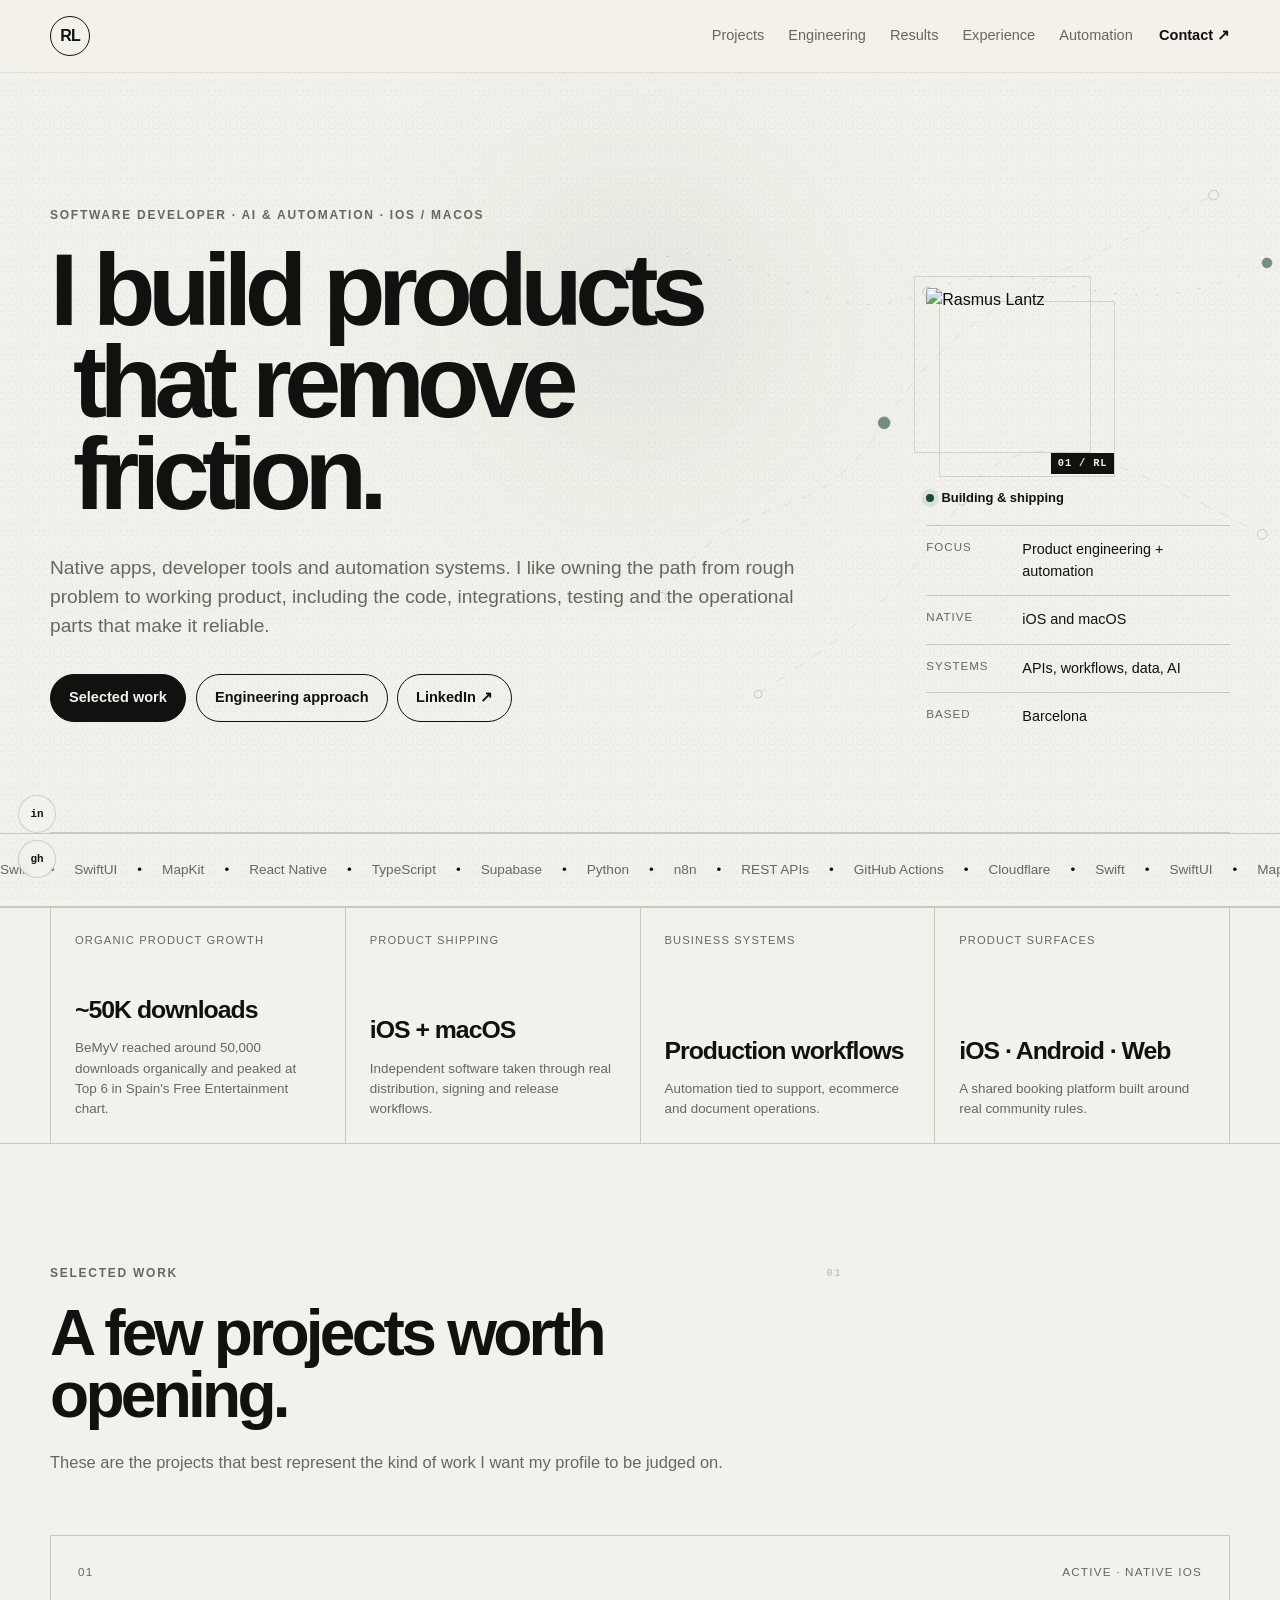
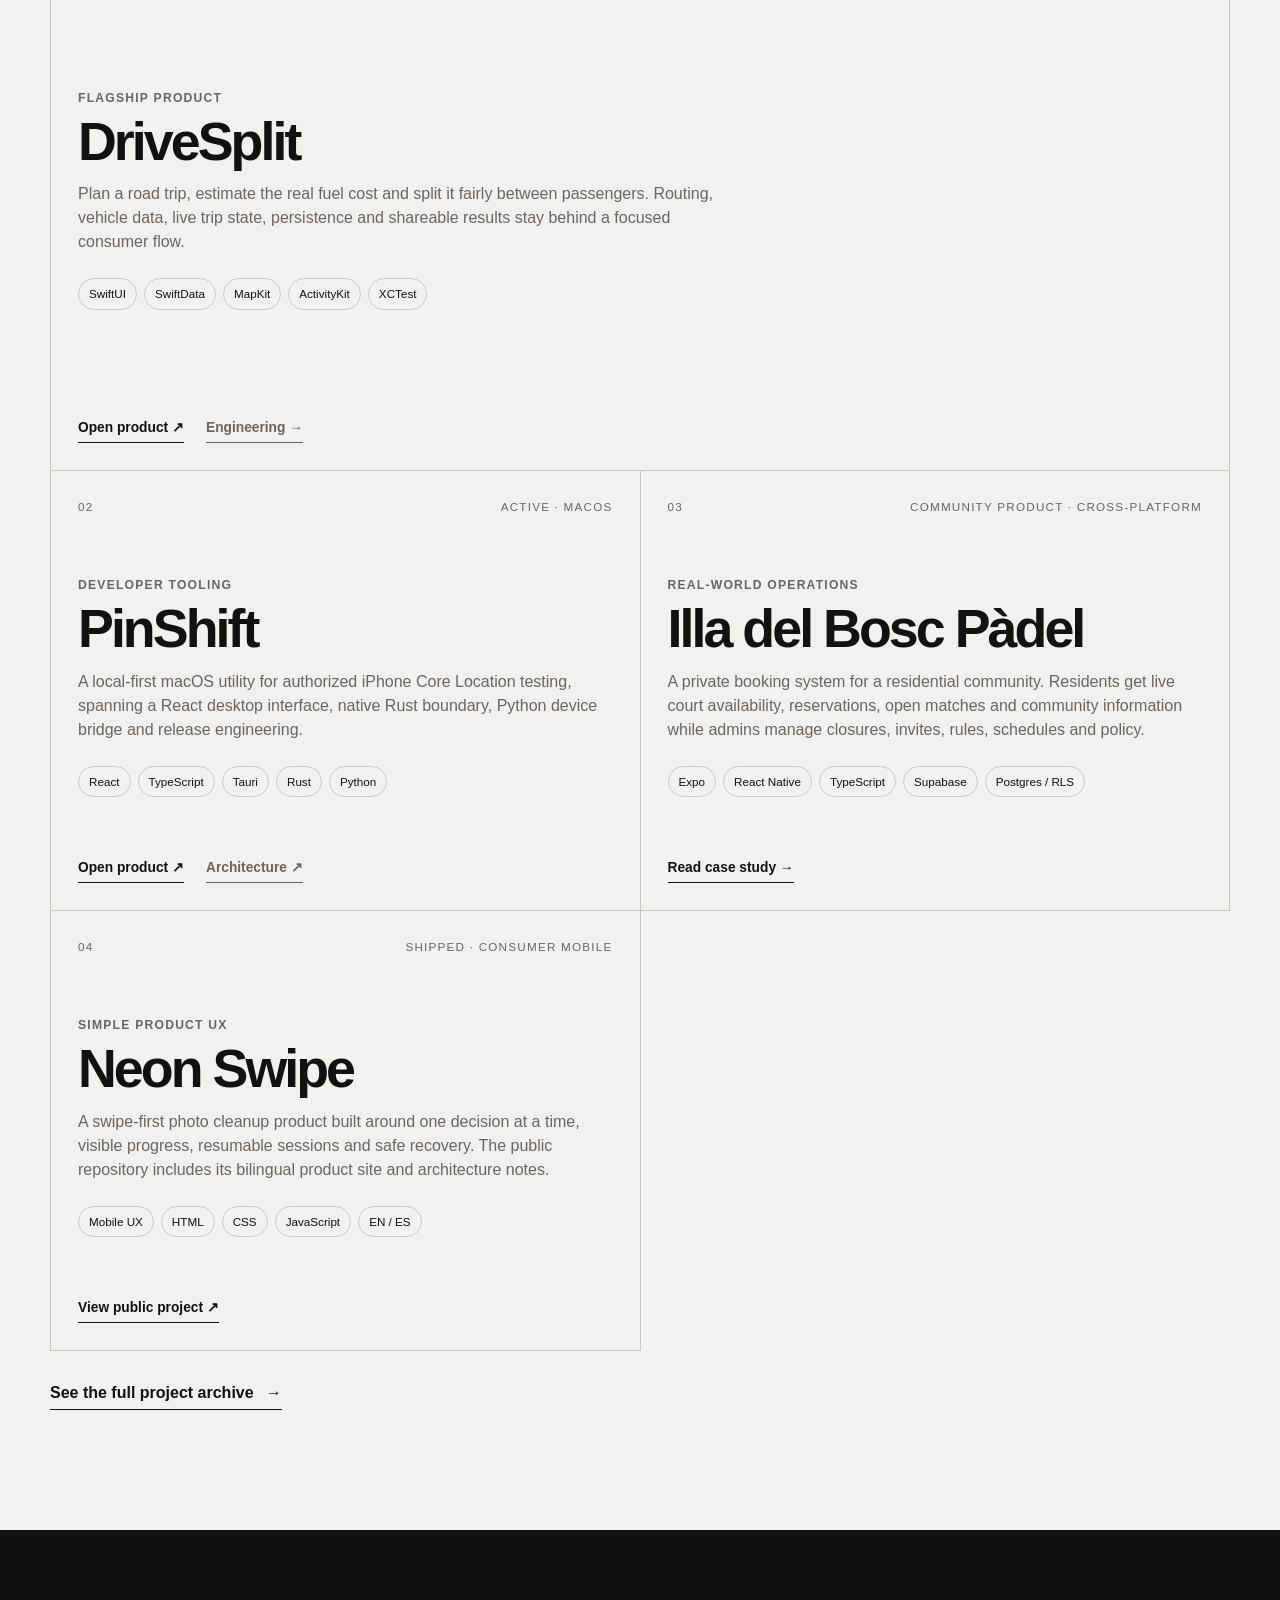
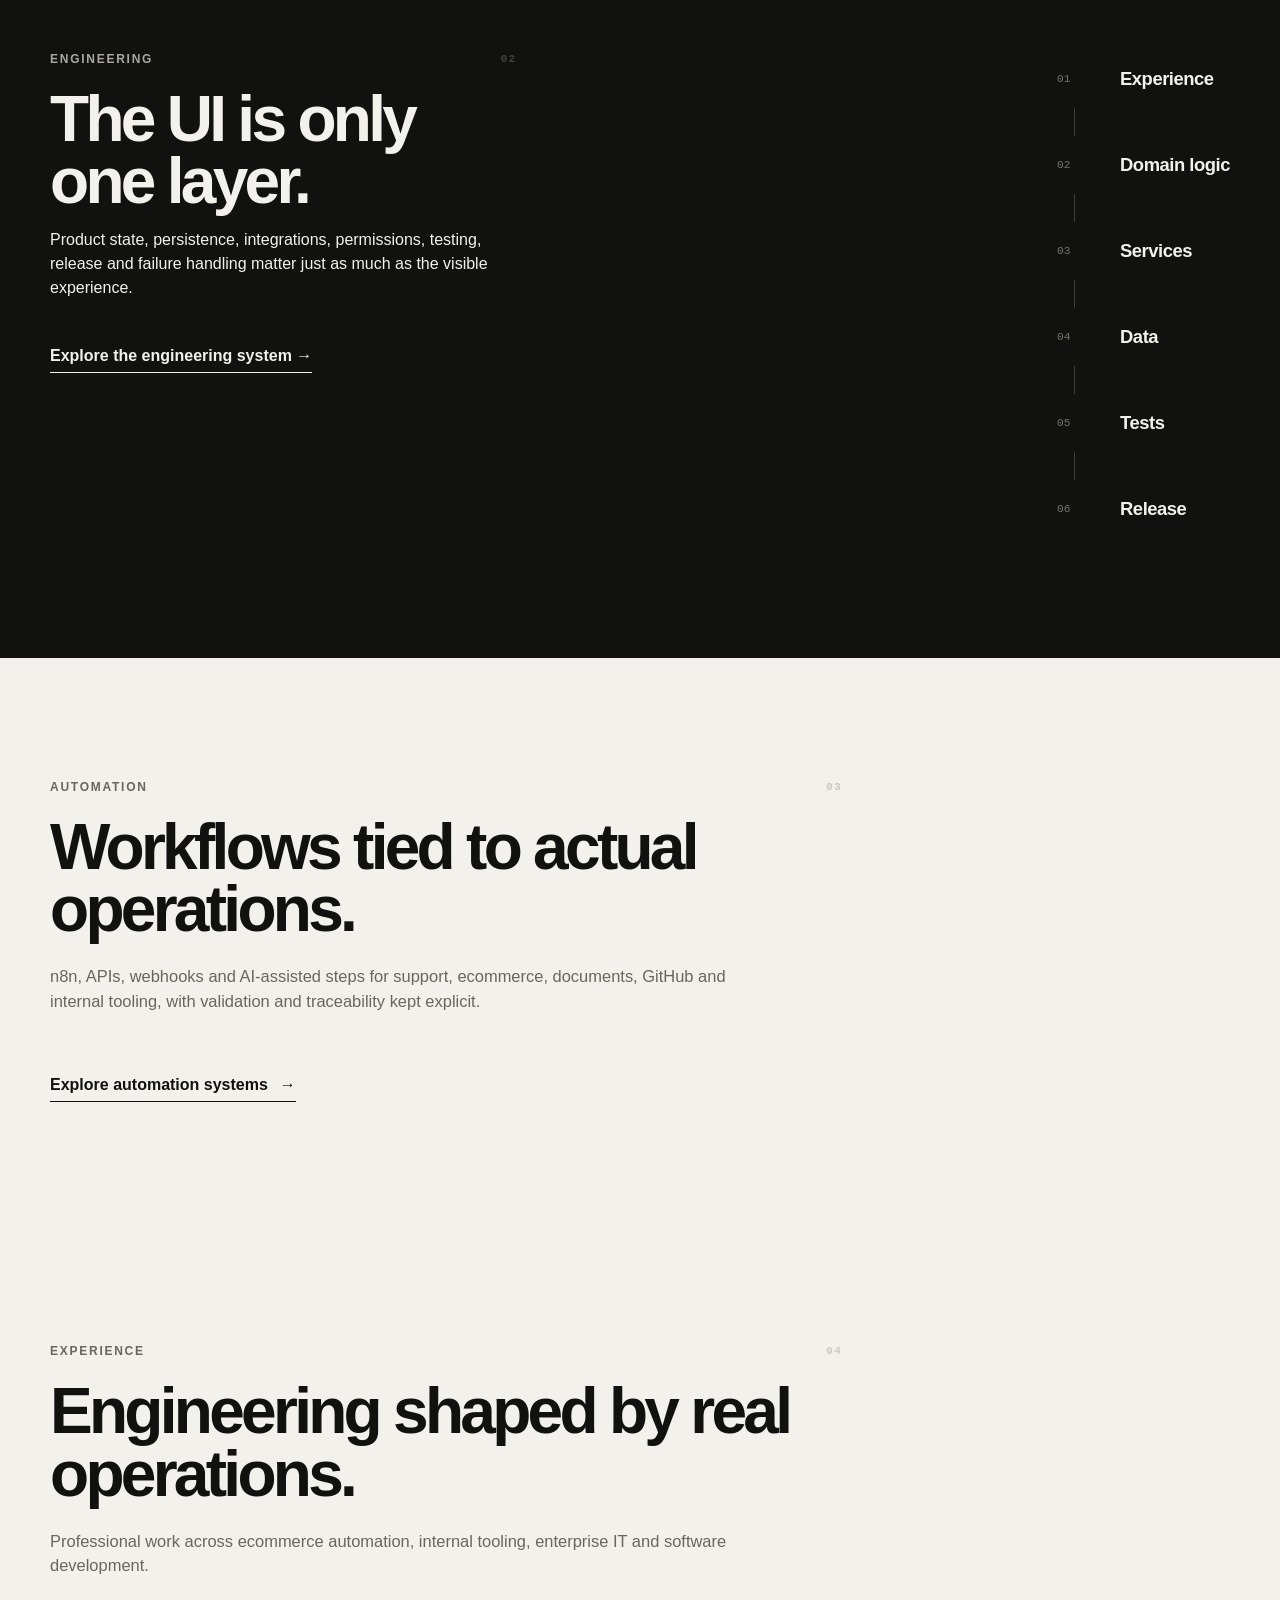
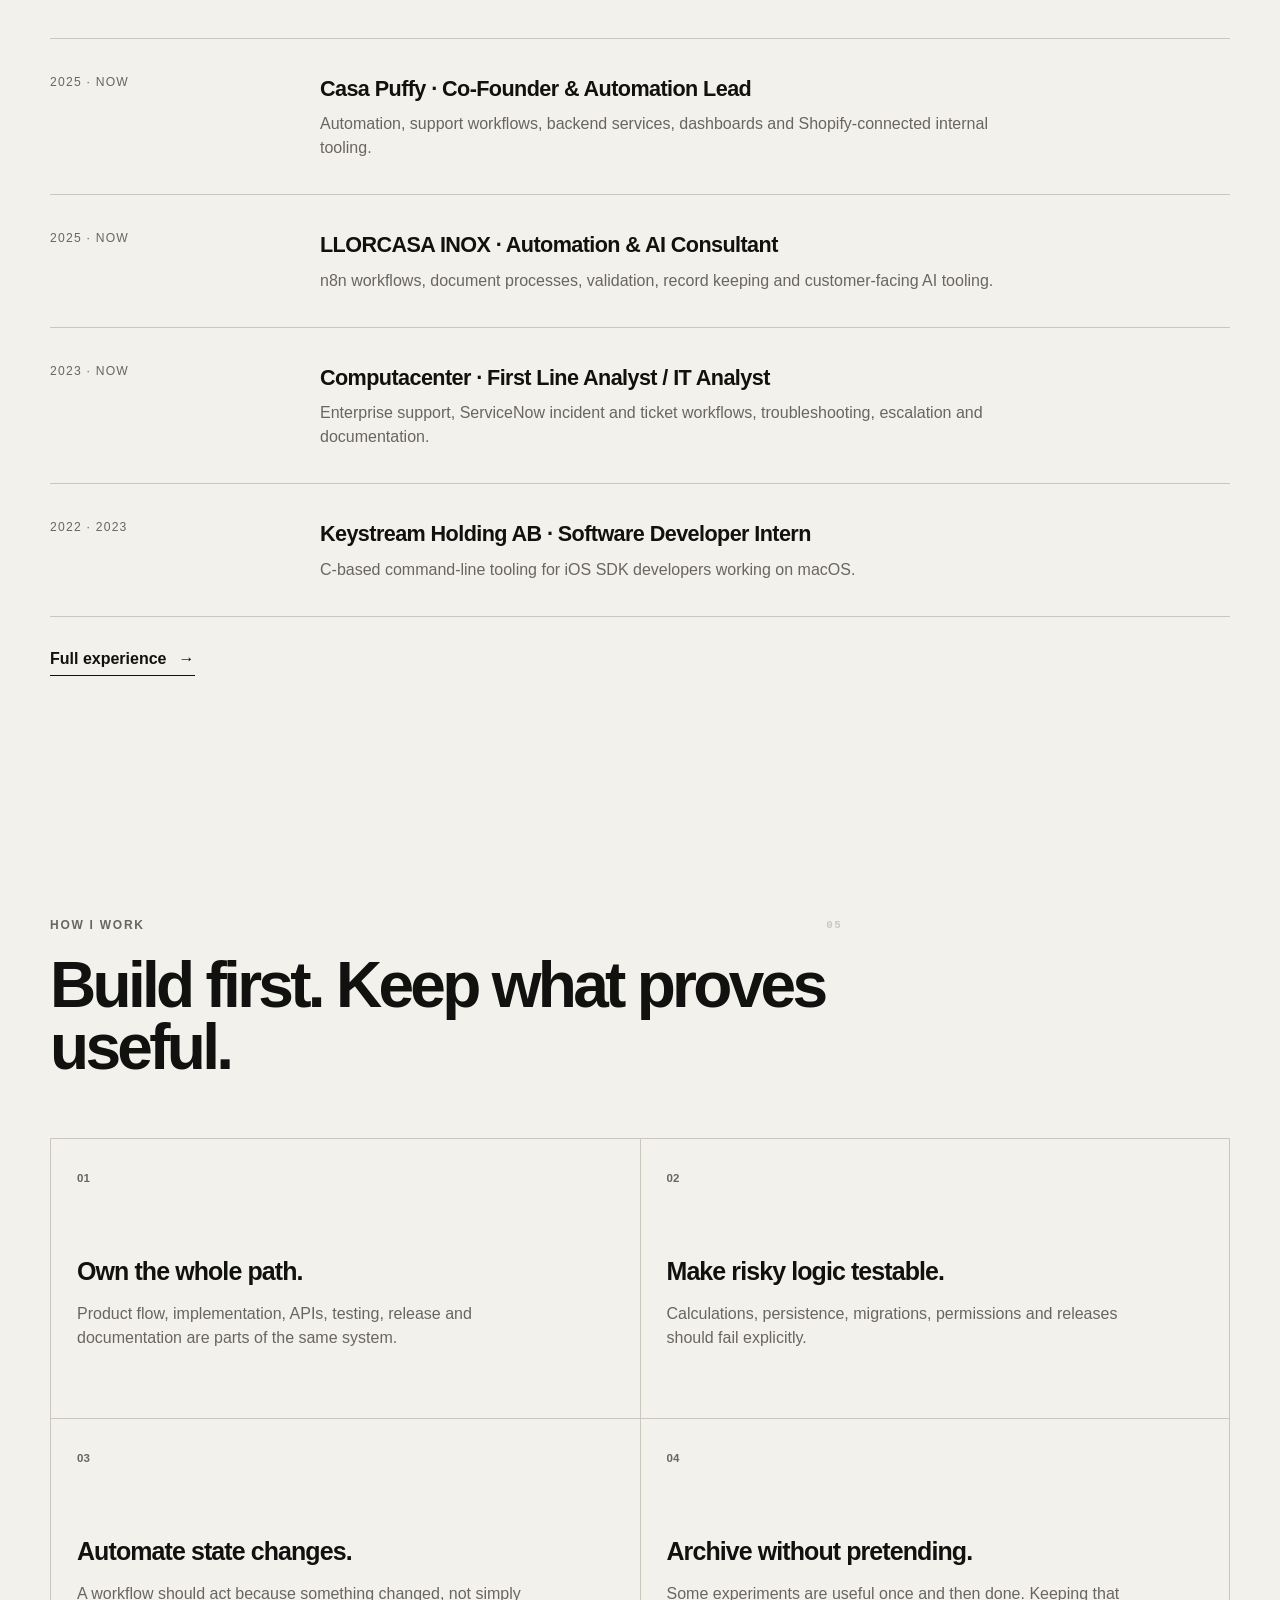
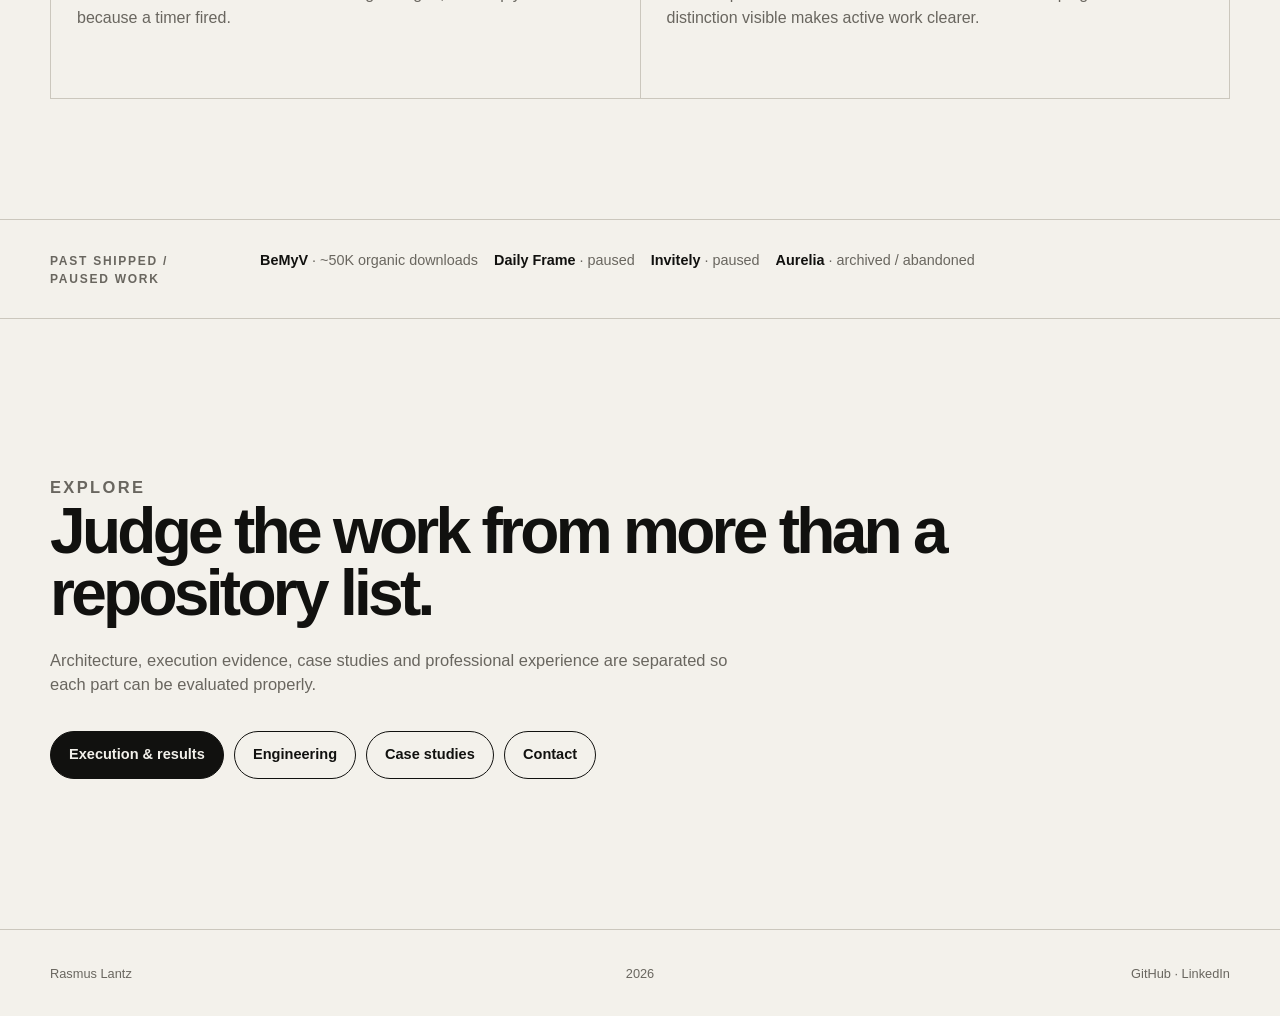
==== commit 80609cea: "Add LinkedIn CTA and stronger execution evidence" ====
--- a/index.html
+++ b/index.html
@@ -19,17 +19,17 @@
 <header class="site-header"><div class="shell nav-wrap"><a class="wordmark" href="#top" aria-label="Rasmus Lantz home">RL</a><nav class="nav" aria-label="Primary navigation"><a href="projects.html">Projects</a><a href="engineering.html">Engineering</a><a href="results.html">Results</a><a href="experience.html">Experience</a><a href="automation.html">Automation</a></nav><a class="nav-cta" href="contact.html">Contact ↗</a></div></header>
 <main id="main">
 <section class="hero shell" id="top">
-  <div class="hero-copy hero-sequence"><p class="eyebrow hero-item">Software Developer · AI & Automation · iOS / macOS</p><h1 class="hero-item">I build products that remove friction.</h1><p class="hero-intro hero-item">Native apps, developer tools and automation systems. I like owning the path from rough problem to working product, including the code, integrations, testing and the operational parts that make it reliable.</p><div class="hero-actions hero-item"><a class="button button-primary" href="#work">Selected work</a><a class="button button-secondary" href="engineering.html">Engineering approach</a></div></div>
+  <div class="hero-copy hero-sequence"><p class="eyebrow hero-item">Software Developer · AI & Automation · iOS / macOS</p><h1 class="hero-item">I build products that remove friction.</h1><p class="hero-intro hero-item">Native apps, developer tools and automation systems. I like owning the path from rough problem to working product, including the code, integrations, testing and the operational parts that make it reliable.</p><div class="hero-actions hero-item"><a class="button button-primary" href="#work">Selected work</a><a class="button button-secondary" href="engineering.html">Engineering approach</a><a class="button button-secondary" href="https://www.linkedin.com/in/rasmus-lantz" target="_blank" rel="noreferrer">LinkedIn ↗</a></div></div>
   <aside class="hero-aside hero-sequence"><div class="portrait-wrap hero-item"><img class="avatar" src="https://github.com/rasmuslantz.png" alt="Rasmus Lantz" width="176" height="176"><span class="portrait-index">01 / RL</span></div><div class="status hero-item"><span class="status-dot"></span>Building & shipping</div><dl class="quick-facts hero-item"><div><dt>Focus</dt><dd>Product engineering + automation</dd></div><div><dt>Native</dt><dd>iOS and macOS</dd></div><div><dt>Systems</dt><dd>APIs, workflows, data, AI</dd></div><div><dt>Based</dt><dd>Barcelona</dd></div></dl></aside>
 </section>
 
 <section class="marquee marquee-motion"><div class="marquee-track"><div class="marquee-set"><span>Swift</span><span>SwiftUI</span><span>MapKit</span><span>React Native</span><span>TypeScript</span><span>Supabase</span><span>Python</span><span>n8n</span><span>REST APIs</span><span>GitHub Actions</span><span>Cloudflare</span></div><div class="marquee-set" aria-hidden="true"><span>Swift</span><span>SwiftUI</span><span>MapKit</span><span>React Native</span><span>TypeScript</span><span>Supabase</span><span>Python</span><span>n8n</span><span>REST APIs</span><span>GitHub Actions</span><span>Cloudflare</span></div></div></section>
 
 <section class="home-proof"><div class="shell home-proof-grid">
-  <article class="home-proof-item reveal"><span>Product shipping</span><strong>iOS + macOS</strong><p>Independent software taken through real distribution and release workflows.</p></article>
+  <article class="home-proof-item reveal"><span>Organic product growth</span><strong>~50K downloads</strong><p>BeMyV reached around 50,000 downloads organically and peaked at Top 6 in Spain's Free Entertainment chart.</p></article>
+  <article class="home-proof-item reveal"><span>Product shipping</span><strong>iOS + macOS</strong><p>Independent software taken through real distribution, signing and release workflows.</p></article>
   <article class="home-proof-item reveal"><span>Business systems</span><strong>Production workflows</strong><p>Automation tied to support, ecommerce and document operations.</p></article>
   <article class="home-proof-item reveal"><span>Product surfaces</span><strong>iOS · Android · Web</strong><p>A shared booking platform built around real community rules.</p></article>
-  <article class="home-proof-item reveal"><span>Enterprise IT</span><strong>ServiceNow</strong><p>Daily incident, ticket, escalation and SLA-driven operational experience.</p></article>
 </div></section>
 
 <section class="section shell" id="work"><div class="section-heading reveal"><p class="eyebrow">Selected work</p><h2>A few projects worth opening.</h2><p>These are the projects that best represent the kind of work I want my profile to be judged on.</p></div>
@@ -48,7 +48,7 @@
 
 <section class="section shell principles"><div class="section-heading reveal"><p class="eyebrow">How I work</p><h2>Build first. Keep what proves useful.</h2></div><div class="principle-grid"><article class="reveal"><strong>01</strong><h3>Own the whole path.</h3><p>Product flow, implementation, APIs, testing, release and documentation are parts of the same system.</p></article><article class="reveal"><strong>02</strong><h3>Make risky logic testable.</h3><p>Calculations, persistence, migrations, permissions and releases should fail explicitly.</p></article><article class="reveal"><strong>03</strong><h3>Automate state changes.</h3><p>A workflow should act because something changed, not simply because a timer fired.</p></article><article class="reveal"><strong>04</strong><h3>Archive without pretending.</h3><p>Some experiments are useful once and then done. Keeping that distinction visible makes active work clearer.</p></article></div></section>
 
-<section class="archive-strip reveal"><div class="shell archive-inner"><span class="eyebrow">Past experiments</span><p><strong>BeMyV</strong> · shipped iOS app &nbsp;&nbsp; <strong>Daily Frame</strong> · paused &nbsp;&nbsp; <strong>Invitely</strong> · paused &nbsp;&nbsp; <strong>Aurelia</strong> · archived / abandoned</p></div></section>
+<section class="archive-strip reveal"><div class="shell archive-inner"><span class="eyebrow">Past shipped / paused work</span><p><strong>BeMyV</strong> · ~50K organic downloads &nbsp;&nbsp; <strong>Daily Frame</strong> · paused &nbsp;&nbsp; <strong>Invitely</strong> · paused &nbsp;&nbsp; <strong>Aurelia</strong> · archived / abandoned</p></div></section>
 
 <section class="contact shell reveal"><p class="eyebrow">Explore</p><h2>Judge the work from more than a repository list.</h2><p>Architecture, execution evidence, case studies and professional experience are separated so each part can be evaluated properly.</p><div class="hero-actions"><a class="button button-primary" href="results.html">Execution & results</a><a class="button button-secondary" href="engineering.html">Engineering</a><a class="button button-secondary" href="case-studies.html">Case studies</a><a class="button button-secondary" href="contact.html">Contact</a></div></section>
 </main>
